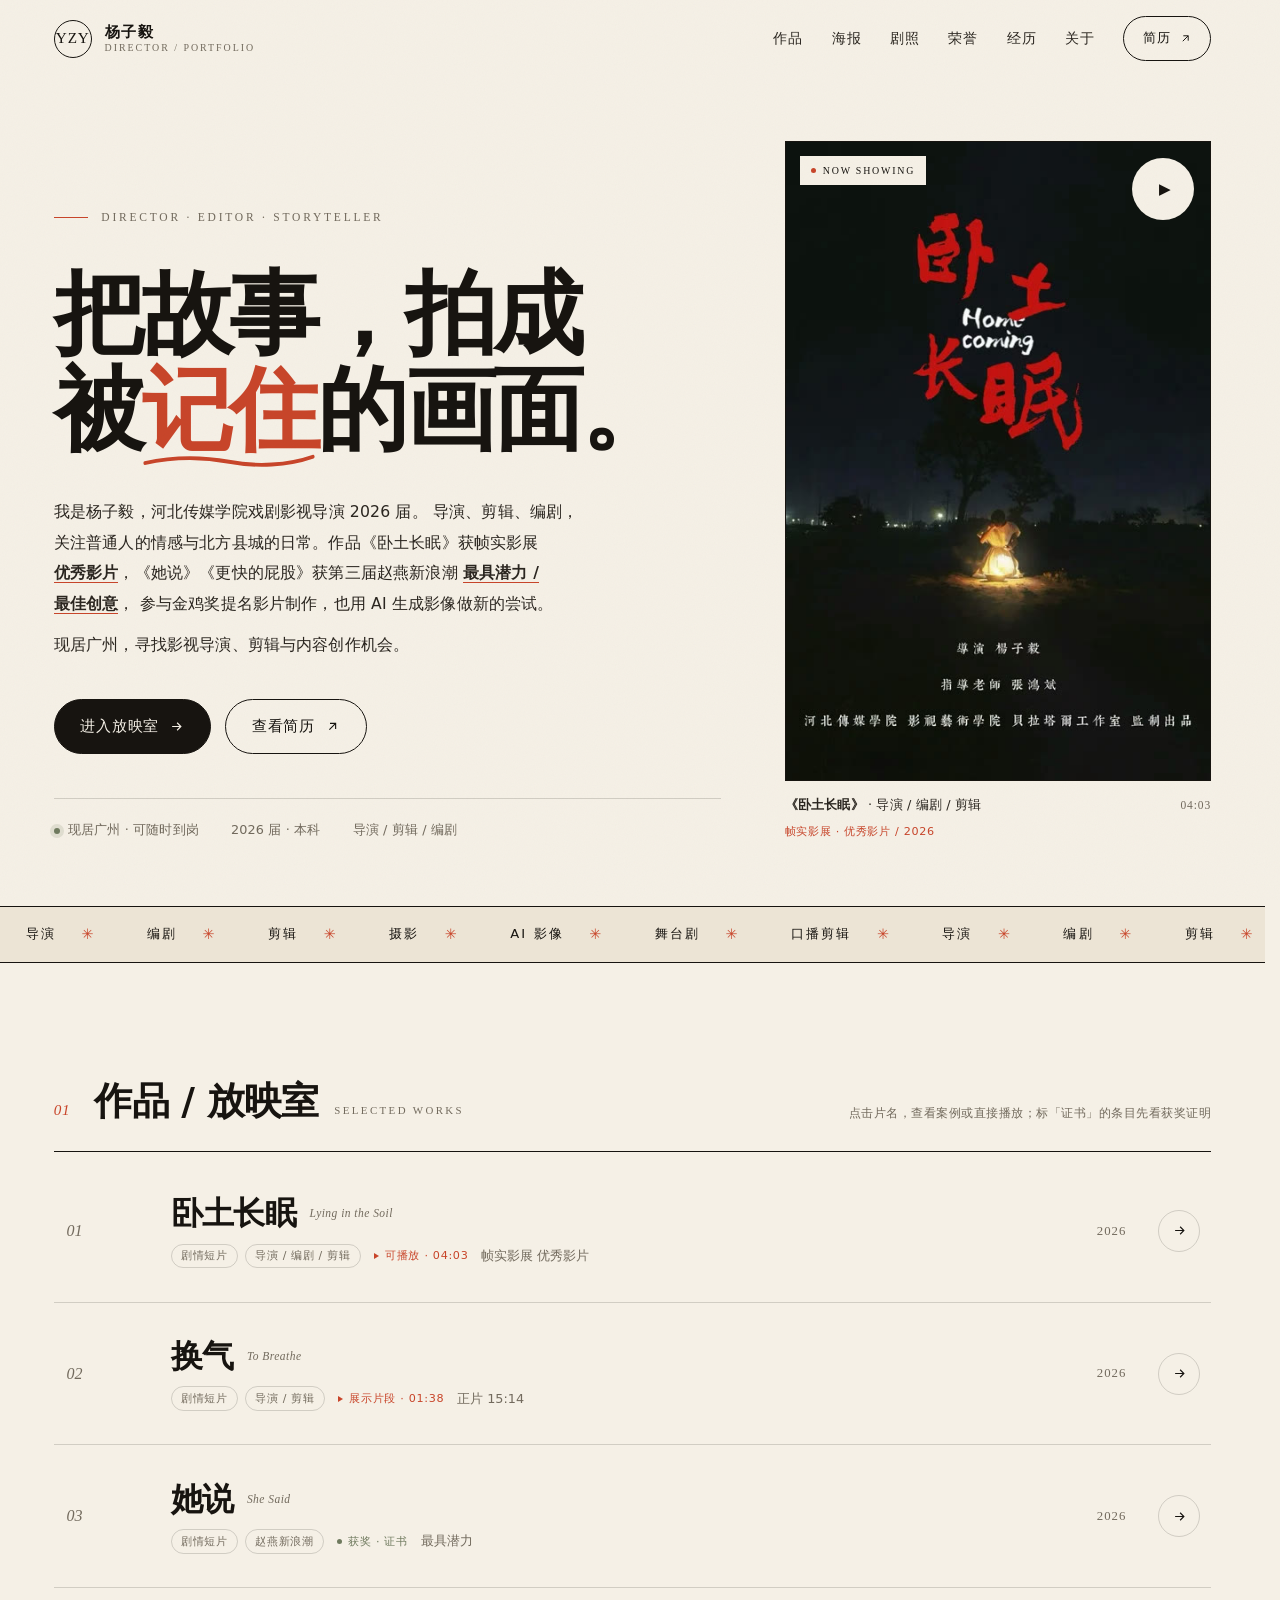
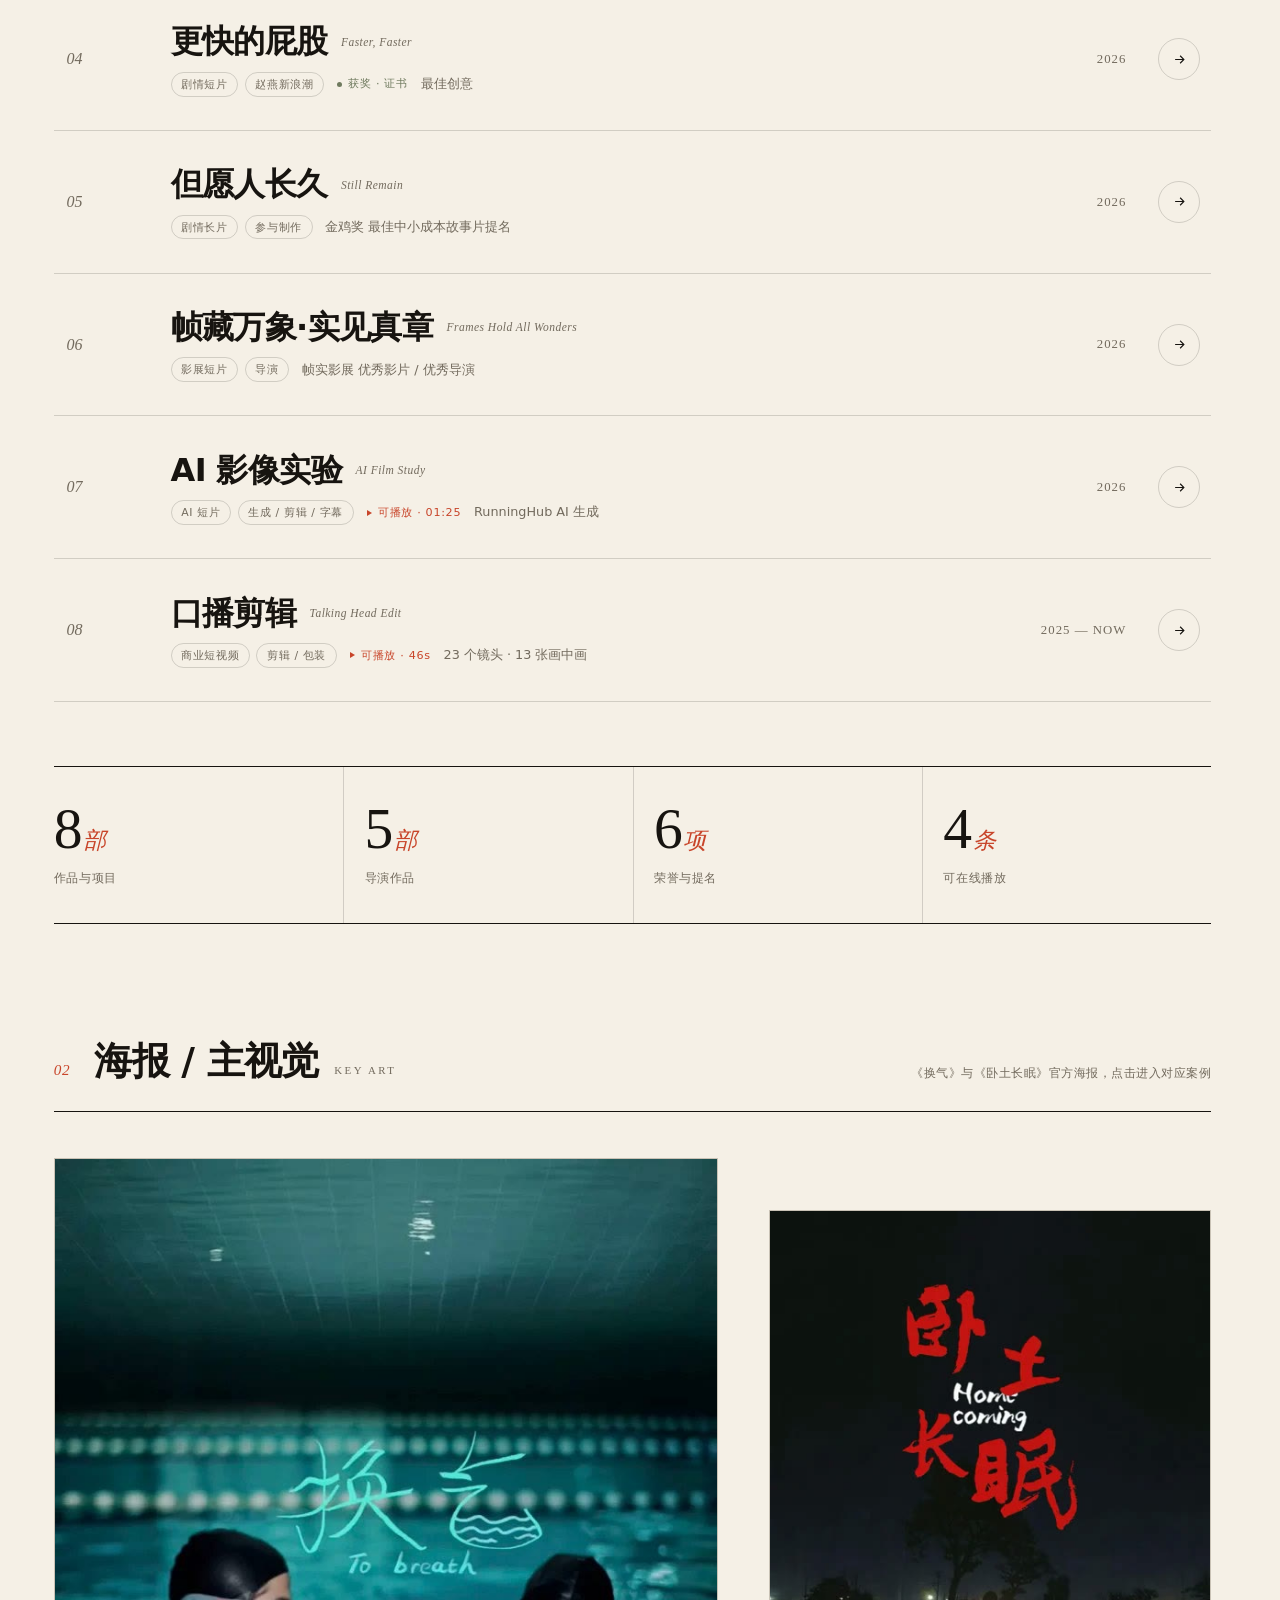
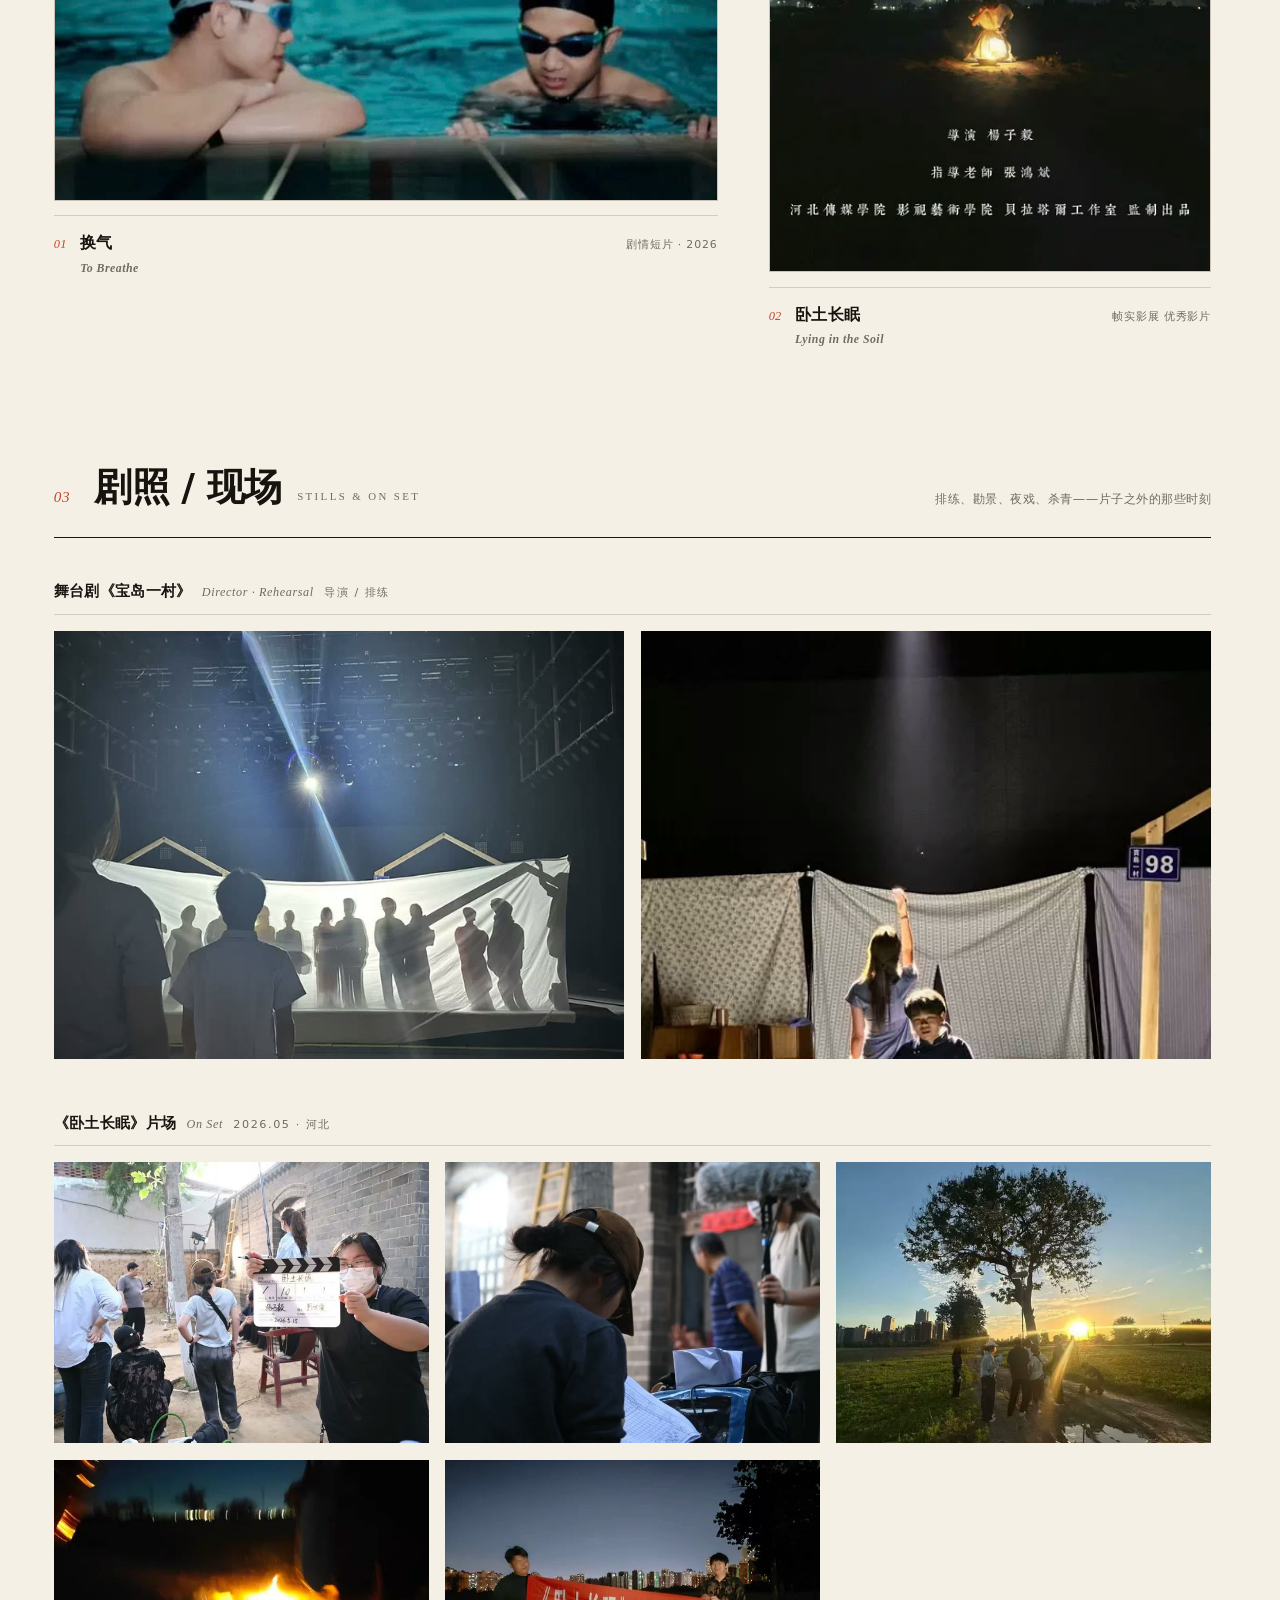
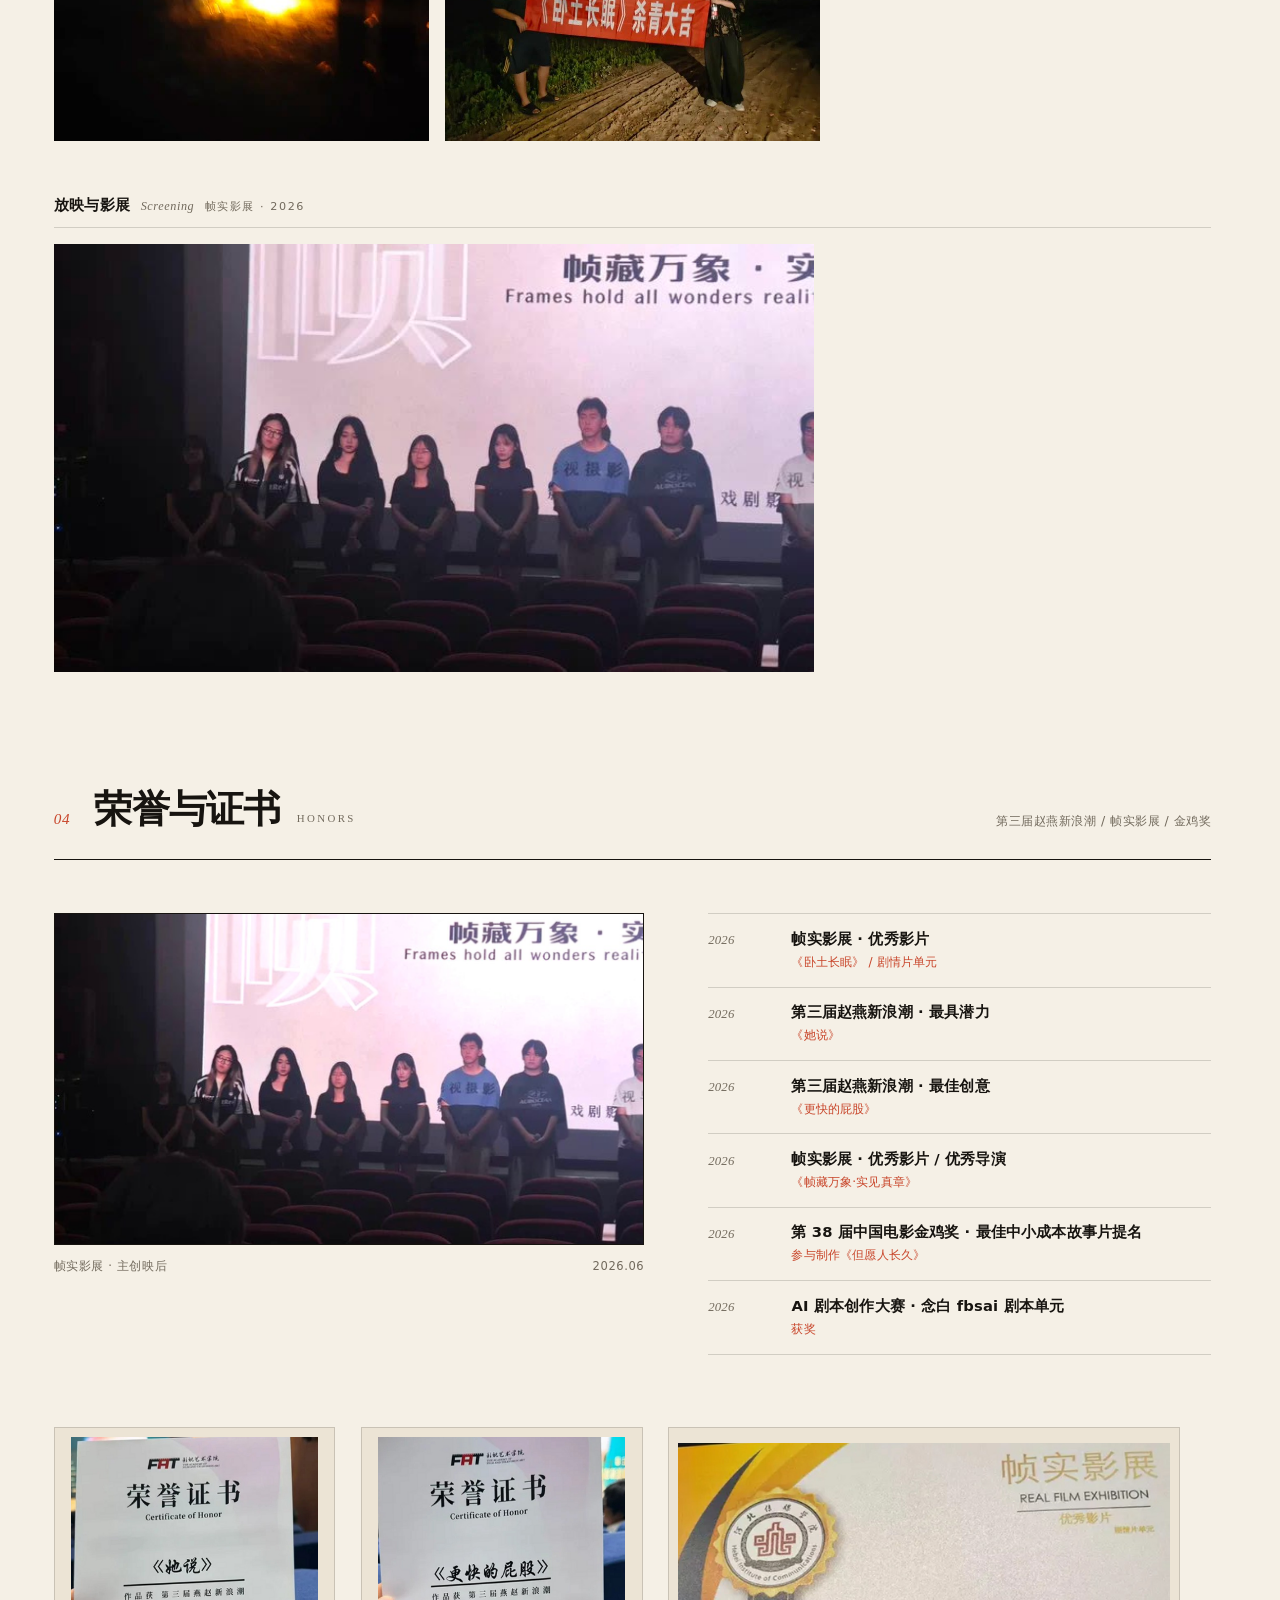
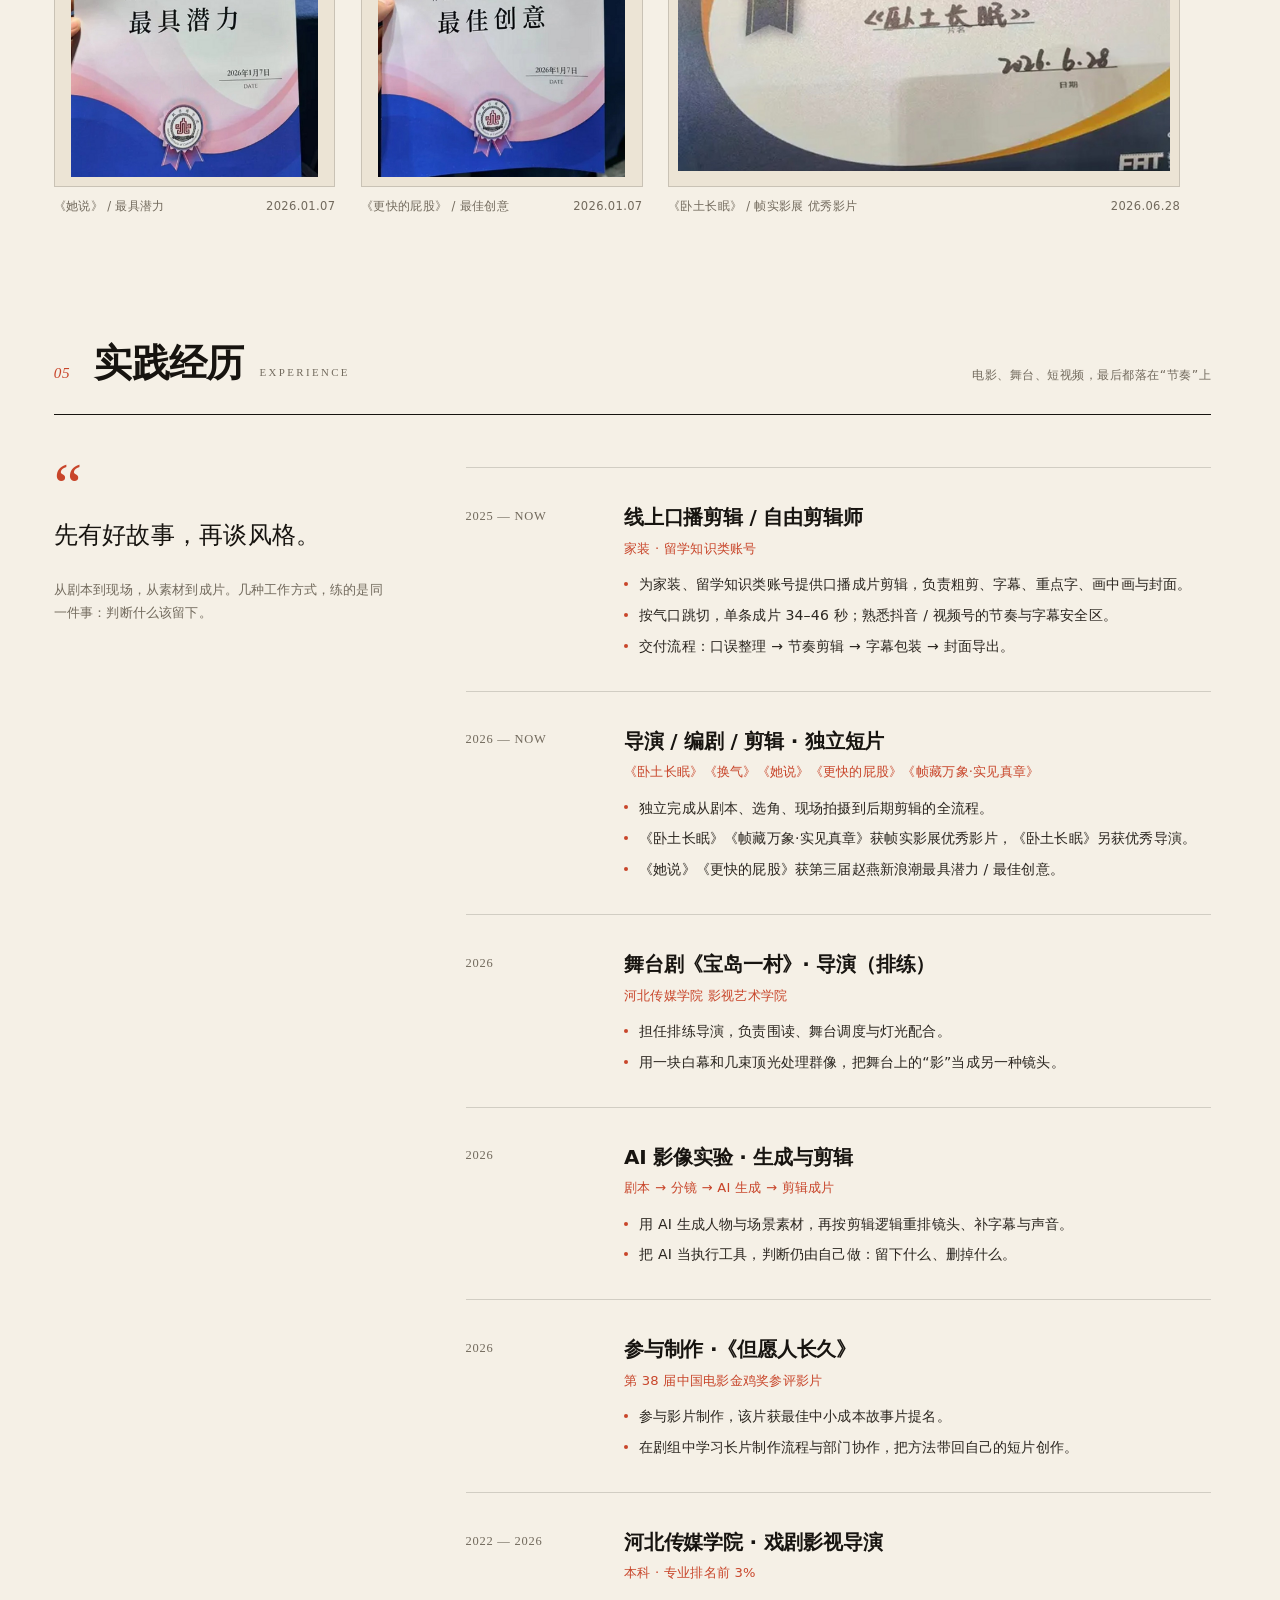
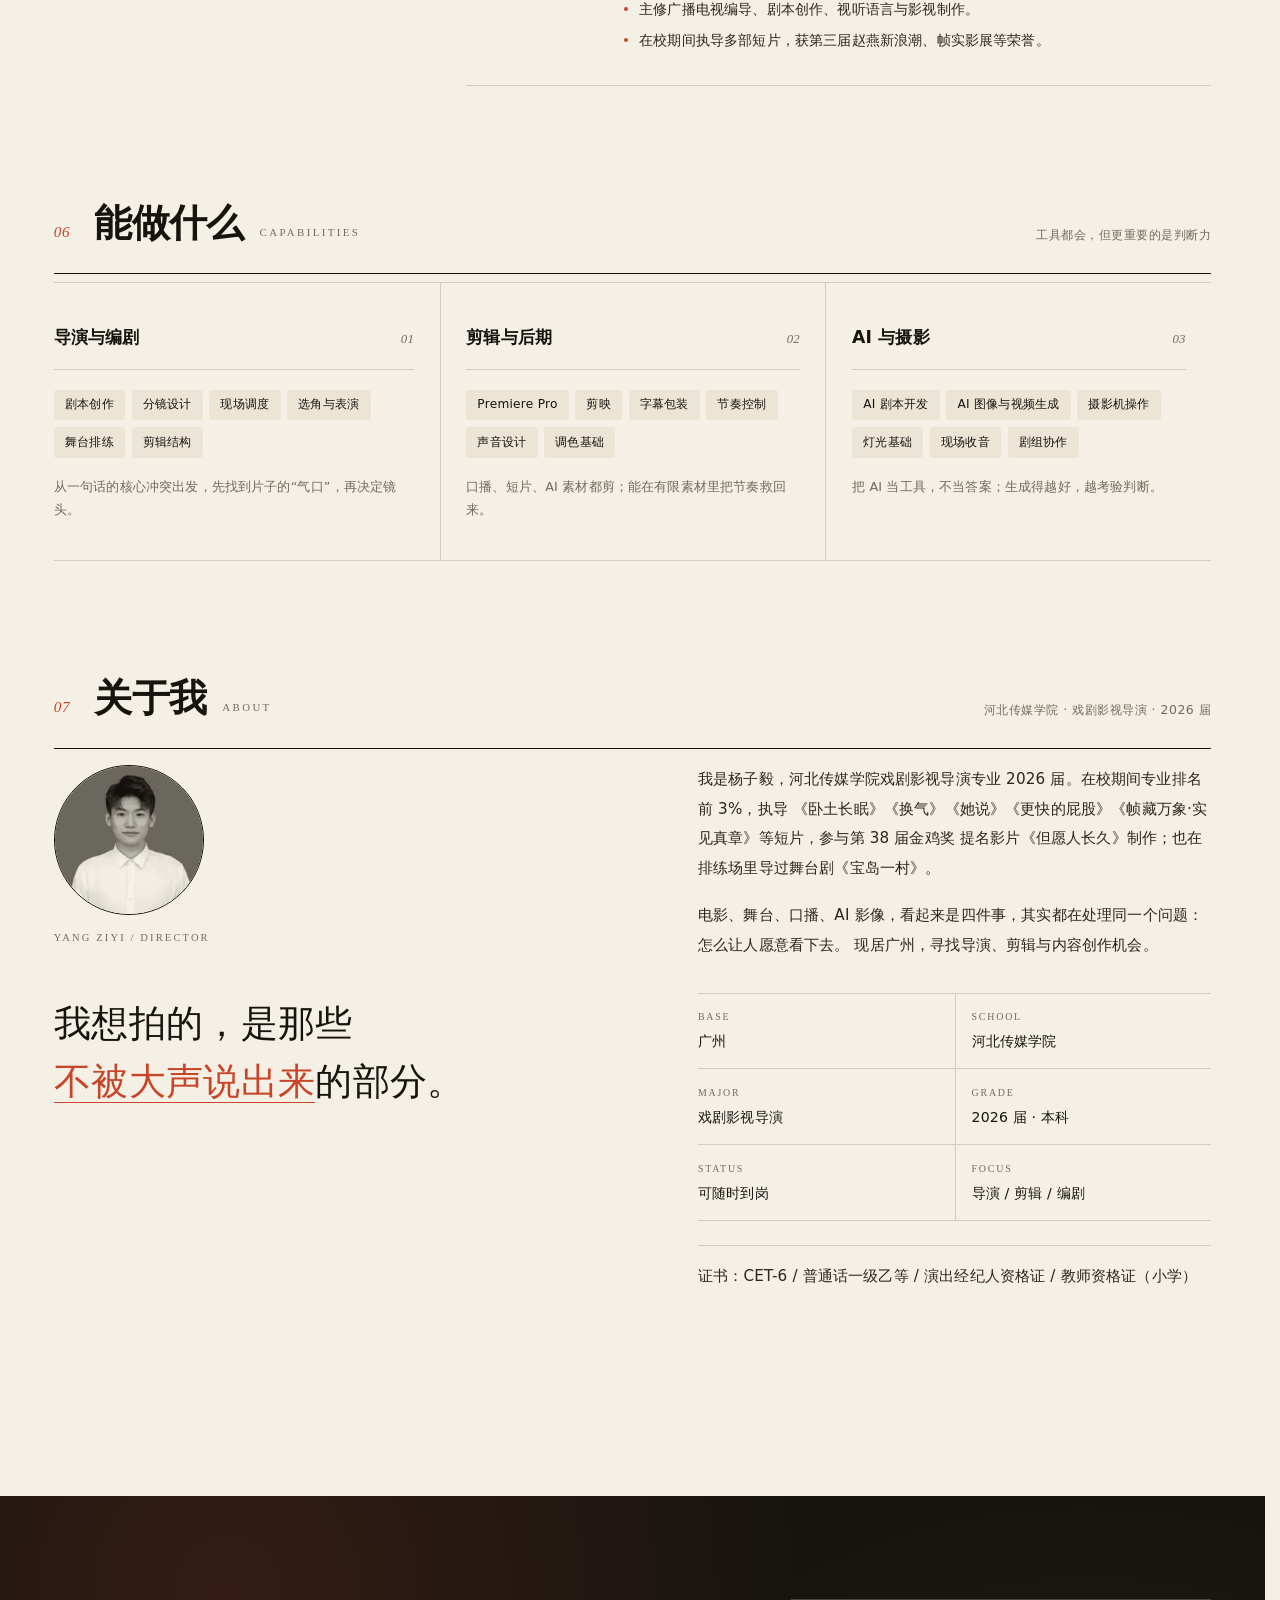
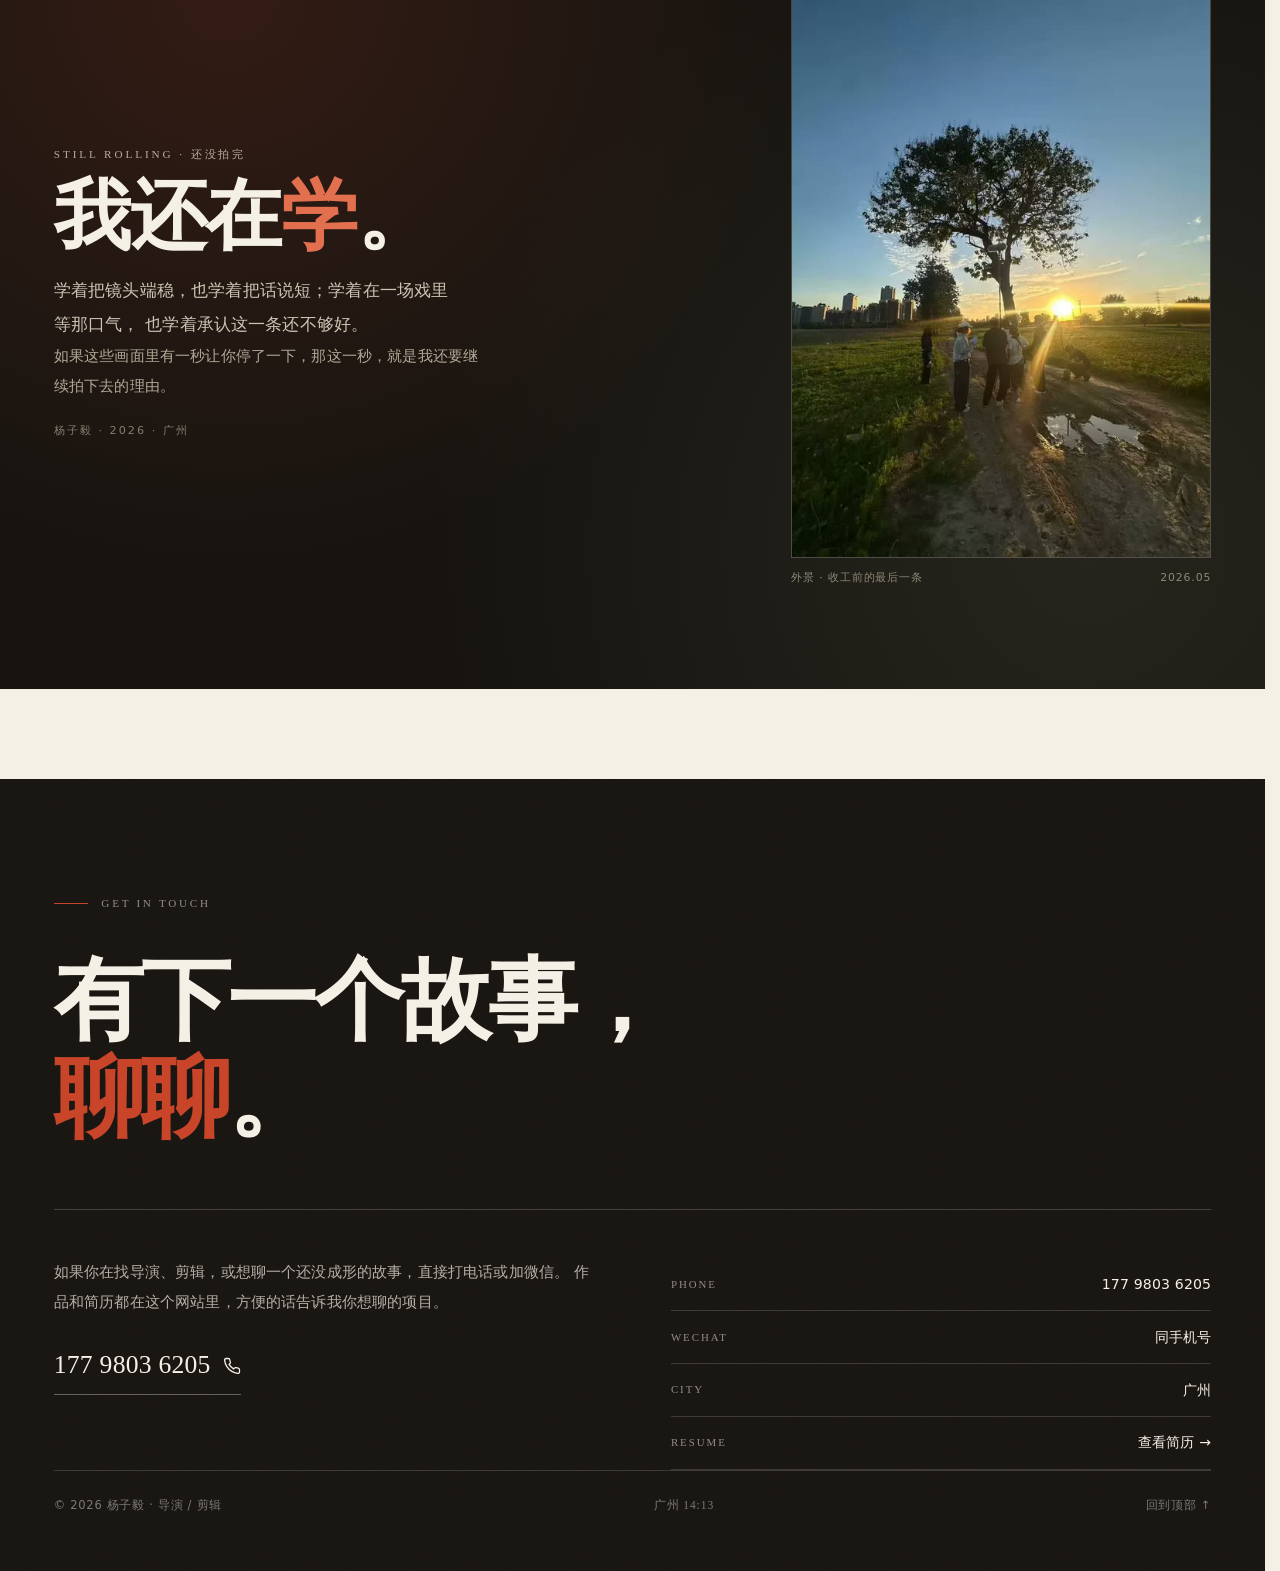
==== index.html @ 28f7d61f "发布作品集站点（v3：换气片段 / AI 短片 / 海报墙 / 剧照墙）" ====
<!doctype html>
<html lang="zh-CN">
<head>
  <meta charset="utf-8">
  <meta name="viewport" content="width=device-width, initial-scale=1">
  <title>杨子毅 · 导演 / 剪辑作品集</title>
  <meta name="description" content="杨子毅，河北传媒学院戏剧影视导演 2026 届。导演、剪辑、编剧，作品《卧土长眠》获帧实影展优秀影片，《她说》《更快的屁股》获第三届赵燕新浪潮最具潜力 / 最佳创意，参与第 38 届金鸡奖提名影片制作，并以 AI 生成影像拓展新的表达。">
  <meta name="theme-color" content="#f5f0e6">
  <link rel="icon" href="assets/img/favicon.svg" type="image/svg+xml">
  <link rel="stylesheet" href="assets/css/style.css">
  <script>document.documentElement.classList.add("js");</script>
  <meta property="og:title" content="杨子毅 · 导演 / 剪辑作品集">
  <meta property="og:description" content="把故事，拍成被记住的画面。导演 / 剪辑 / 编剧，作品与短片在线观看。">
  <meta property="og:type" content="website">
  <!-- 上线后把 og:image 改成完整地址，例如 https://your-domain.com/assets/img/og-cover.jpg -->
  <meta property="og:image" content="assets/img/og-cover.jpg">
  <meta property="og:image:width" content="1200">
  <meta property="og:image:height" content="630">
  <meta name="twitter:card" content="summary_large_image">
</head>
<body>
  <a class="skip-link" href="#main">跳到主要内容</a>
  <div class="progress" aria-hidden="true"><span id="progressBar"></span></div>

  <header class="site-header" id="siteHeader">
    <div class="shell header__inner">
      <a class="brand" href="#top" aria-label="杨子毅作品集首页">
        <span class="brand__mark" aria-hidden="true">YZY</span>
        <span class="brand__text">
          <span class="brand__name">杨子毅</span>
          <span class="brand__role">Director / Portfolio</span>
        </span>
      </a>
      <nav class="nav" aria-label="主导航">
        <a class="nav__link" href="#works">作品</a>
        <a class="nav__link" href="#posters">海报</a>
        <a class="nav__link" href="#stills">剧照</a>
        <a class="nav__link" href="#honors">荣誉</a>
        <a class="nav__link" href="#experience">经历</a>
        <a class="nav__link" href="#about">关于</a>
        <a class="nav__cta" href="resume.html">
          简历
          <svg viewBox="0 0 24 24" fill="none" stroke="currentColor" stroke-width="1.8" aria-hidden="true"><path d="M7 17 17 7M8 7h9v9"/></svg>
        </a>
      </nav>
    </div>
  </header>

  <main id="main">
    <section class="hero shell" id="top">
      <div class="hero__copy">
        <p class="hero__eyebrow reveal">Director · Editor · Storyteller</p>
        <h1 class="hero__title reveal" data-delay="1">
          <span>把故事，拍成</span>
          <span>被<em>记住</em>的画面。</span>
        </h1>
        <p class="hero__lead reveal" data-delay="2">
          我是杨子毅，<span class="keep">河北传媒学院</span>戏剧影视导演 <span class="keep">2026 届</span>。
          导演、剪辑、<span class="keep">编剧</span>，关注普通人的情感与北方县城的日常。作品《卧土长眠》获帧实影展
          <strong><span class="keep">优秀影片</span></strong>，《她说》《更快的屁股》获第三届赵燕新浪潮
          <strong><span class="keep">最具潜力</span> / <span class="keep">最佳创意</span></strong>，
          参与<span class="keep">金鸡奖</span>提名<span class="keep">影片制作</span>，也用 <span class="keep">AI</span> 生成影像做新的尝试。
        </p>
        <p class="hero__lead hero__lead--tight reveal" data-delay="2">
          现居广州，寻找影视导演、剪辑与内容创作机会。
        </p>
        <div class="hero__actions reveal" data-delay="2">
          <a class="btn btn--solid" href="#works">
            进入放映室
            <svg viewBox="0 0 24 24" fill="none" stroke="currentColor" stroke-width="1.8" aria-hidden="true"><path d="M5 12h14M13 6l6 6-6 6"/></svg>
          </a>
          <a class="btn btn--ghost" href="resume.html">
            查看简历
            <svg viewBox="0 0 24 24" fill="none" stroke="currentColor" stroke-width="1.8" aria-hidden="true"><path d="M7 17 17 7M8 7h9v9"/></svg>
          </a>
        </div>
        <div class="hero__foot reveal" data-delay="3">
          <span><i class="dot" aria-hidden="true"></i>现居广州 · 可随时到岗</span>
          <span>2026 届 · 本科</span>
          <span>导演 / 剪辑 / 编剧</span>
        </div>
      </div>

      <div class="feature reveal" data-delay="2">
        <button class="feature__frame" type="button" data-dialog="case-1" aria-label="播放《卧土长眠》完整短片">
          <img src="assets/img/keyart-wotu.jpg" alt="《卧土长眠》海报：夜色中举着火光的少年与大树" width="480" height="720">
          <span class="feature__badge">Now Showing</span>
          <span class="feature__play" aria-hidden="true">▶</span>
        </button>
        <div class="feature__caption">
          <span><b>《卧土长眠》</b> · 导演 / 编剧 / 剪辑</span>
          <span>04:03</span>
        </div>
        <p class="feature__award">帧实影展 · 优秀影片 / 2026</p>
      </div>
    </section>

    <div class="marquee" aria-hidden="true">
      <div class="marquee__track">
        <div class="marquee__group">
          <span class="marquee__item">导演</span>
          <span class="marquee__item">编剧</span>
          <span class="marquee__item">剪辑</span>
          <span class="marquee__item">摄影</span>
          <span class="marquee__item">AI 影像</span>
          <span class="marquee__item">舞台剧</span>
          <span class="marquee__item">口播剪辑</span>
        </div>
        <div class="marquee__group">
          <span class="marquee__item">导演</span>
          <span class="marquee__item">编剧</span>
          <span class="marquee__item">剪辑</span>
          <span class="marquee__item">摄影</span>
          <span class="marquee__item">AI 影像</span>
          <span class="marquee__item">舞台剧</span>
          <span class="marquee__item">口播剪辑</span>
        </div>
      </div>
    </div>

    <!-- ============ 01 作品 ============ -->
    <section class="section shell" id="works">
      <div class="section__head">
        <span class="section__num">01</span>
        <div class="section__titles">
          <h2 class="section__title">作品 / 放映室</h2>
          <span class="section__en">Selected Works</span>
        </div>
        <span class="section__note">点击片名，查看案例或直接播放；标「证书」的条目先看获奖证明</span>
      </div>

      <div class="works">
        <button class="work" type="button" data-dialog="case-1" data-preview="assets/img/keyart-wotu.jpg">
          <span class="work__index">01</span>
          <span class="work__body">
            <span class="work__title">卧土长眠 <small>Lying in the Soil</small></span>
            <span class="work__meta">
              <span class="work__tags"><span>剧情短片</span><span>导演 / 编剧 / 剪辑</span></span>
              <span class="work__play">可播放 · 04:03</span>
              <span>帧实影展 优秀影片</span>
            </span>
          </span>
          <span class="work__year">2026</span>
          <span class="work__arrow" aria-hidden="true">
            <svg viewBox="0 0 24 24" fill="none" stroke="currentColor" stroke-width="1.8"><path d="M5 12h14M13 6l6 6-6 6"/></svg>
          </span>
        </button>

        <button class="work" type="button" data-dialog="case-2" data-preview="assets/img/keyart-huanqi.jpg">
          <span class="work__index">02</span>
          <span class="work__body">
            <span class="work__title">换气 <small>To Breathe</small></span>
            <span class="work__meta">
              <span class="work__tags"><span>剧情短片</span><span>导演 / 剪辑</span></span>
              <span class="work__play">展示片段 · 01:38</span>
              <span>正片 15:14</span>
            </span>
          </span>
          <span class="work__year">2026</span>
          <span class="work__arrow" aria-hidden="true">
            <svg viewBox="0 0 24 24" fill="none" stroke="currentColor" stroke-width="1.8"><path d="M5 12h14M13 6l6 6-6 6"/></svg>
          </span>
        </button>

        <button class="work" type="button" data-dialog="case-3" data-preview="assets/img/cert-sheshuo.jpg">
          <span class="work__index">03</span>
          <span class="work__body">
            <span class="work__title">她说 <small>She Said</small></span>
            <span class="work__meta">
              <span class="work__tags"><span>剧情短片</span><span>赵燕新浪潮</span></span>
              <span class="work__cert">获奖 · 证书</span>
              <span>最具潜力</span>
            </span>
          </span>
          <span class="work__year">2026</span>
          <span class="work__arrow" aria-hidden="true">
            <svg viewBox="0 0 24 24" fill="none" stroke="currentColor" stroke-width="1.8"><path d="M5 12h14M13 6l6 6-6 6"/></svg>
          </span>
        </button>

        <button class="work" type="button" data-dialog="case-4" data-preview="assets/img/cert-kuai.jpg">
          <span class="work__index">04</span>
          <span class="work__body">
            <span class="work__title">更快的屁股 <small>Faster, Faster</small></span>
            <span class="work__meta">
              <span class="work__tags"><span>剧情短片</span><span>赵燕新浪潮</span></span>
              <span class="work__cert">获奖 · 证书</span>
              <span>最佳创意</span>
            </span>
          </span>
          <span class="work__year">2026</span>
          <span class="work__arrow" aria-hidden="true">
            <svg viewBox="0 0 24 24" fill="none" stroke="currentColor" stroke-width="1.8"><path d="M5 12h14M13 6l6 6-6 6"/></svg>
          </span>
        </button>

        <button class="work" type="button" data-dialog="case-5" data-preview="assets/img/work-dan.jpg">
          <span class="work__index">05</span>
          <span class="work__body">
            <span class="work__title">但愿人长久 <small>Still Remain</small></span>
            <span class="work__meta">
              <span class="work__tags"><span>剧情长片</span><span>参与制作</span></span>
              <span>金鸡奖 最佳中小成本故事片提名</span>
            </span>
          </span>
          <span class="work__year">2026</span>
          <span class="work__arrow" aria-hidden="true">
            <svg viewBox="0 0 24 24" fill="none" stroke="currentColor" stroke-width="1.8"><path d="M5 12h14M13 6l6 6-6 6"/></svg>
          </span>
        </button>

        <button class="work" type="button" data-dialog="case-6" data-preview="assets/img/work-frame.jpg">
          <span class="work__index">06</span>
          <span class="work__body">
            <span class="work__title">帧藏万象·实见真章 <small>Frames Hold All Wonders</small></span>
            <span class="work__meta">
              <span class="work__tags"><span>影展短片</span><span>导演</span></span>
              <span>帧实影展 优秀影片 / 优秀导演</span>
            </span>
          </span>
          <span class="work__year">2026</span>
          <span class="work__arrow" aria-hidden="true">
            <svg viewBox="0 0 24 24" fill="none" stroke="currentColor" stroke-width="1.8"><path d="M5 12h14M13 6l6 6-6 6"/></svg>
          </span>
        </button>

        <button class="work" type="button" data-dialog="case-7" data-preview="assets/img/work-ai.jpg">
          <span class="work__index">07</span>
          <span class="work__body">
            <span class="work__title">AI 影像实验 <small>AI Film Study</small></span>
            <span class="work__meta">
              <span class="work__tags"><span>AI 短片</span><span>生成 / 剪辑 / 字幕</span></span>
              <span class="work__play">可播放 · 01:25</span>
              <span>RunningHub AI 生成</span>
            </span>
          </span>
          <span class="work__year">2026</span>
          <span class="work__arrow" aria-hidden="true">
            <svg viewBox="0 0 24 24" fill="none" stroke="currentColor" stroke-width="1.8"><path d="M5 12h14M13 6l6 6-6 6"/></svg>
          </span>
        </button>

        <button class="work" type="button" data-dialog="case-8" data-preview="assets/img/work-koubo.jpg">
          <span class="work__index">08</span>
          <span class="work__body">
            <span class="work__title">口播剪辑 <small>Talking Head Edit</small></span>
            <span class="work__meta">
              <span class="work__tags"><span>商业短视频</span><span>剪辑 / 包装</span></span>
              <span class="work__play">可播放 · 46s</span>
              <span>23 个镜头 · 13 张画中画</span>
            </span>
          </span>
          <span class="work__year">2025 — NOW</span>
          <span class="work__arrow" aria-hidden="true">
            <svg viewBox="0 0 24 24" fill="none" stroke="currentColor" stroke-width="1.8"><path d="M5 12h14M13 6l6 6-6 6"/></svg>
          </span>
        </button>
      </div>

      <div class="stats">
        <div class="stat">
          <div class="stat__num">8<i>部</i></div>
          <div class="stat__label">作品与项目</div>
        </div>
        <div class="stat">
          <div class="stat__num">5<i>部</i></div>
          <div class="stat__label">导演作品</div>
        </div>
        <div class="stat">
          <div class="stat__num">6<i>项</i></div>
          <div class="stat__label">荣誉与提名</div>
        </div>
        <div class="stat">
          <div class="stat__num">4<i>条</i></div>
          <div class="stat__label">可在线播放</div>
        </div>
      </div>
    </section>

    <!-- ============ 02 海报 ============ -->
    <section class="section shell" id="posters">
      <div class="section__head">
        <span class="section__num">02</span>
        <div class="section__titles">
          <h2 class="section__title">海报 / 主视觉</h2>
          <span class="section__en">Key Art</span>
        </div>
        <span class="section__note">《换气》与《卧土长眠》官方海报，点击进入对应案例</span>
      </div>

      <div class="posters">
        <figure class="poster poster--a">
          <button class="poster__frame" type="button" data-dialog="case-2" aria-label="查看《换气》案例">
            <img src="assets/img/keyart-huanqi.jpg" alt="《换气》海报：泳池中的两个少年，片名以手写体写在水面上" width="720" height="697">
          </button>
          <figcaption class="poster__cap">
            <span class="poster__no">01</span>
            <span class="poster__name">换气<span class="poster__en">To Breathe</span></span>
            <span class="poster__meta">剧情短片 · 2026</span>
          </figcaption>
        </figure>

        <figure class="poster poster--b">
          <button class="poster__frame" type="button" data-dialog="case-1" aria-label="查看《卧土长眠》案例">
            <img src="assets/img/keyart-wotu.jpg" alt="《卧土长眠》海报：夜色中蹲在火光旁的少年与远处城市灯火" width="480" height="720">
          </button>
          <figcaption class="poster__cap">
            <span class="poster__no">02</span>
            <span class="poster__name">卧土长眠<span class="poster__en">Lying in the Soil</span></span>
            <span class="poster__meta">帧实影展 优秀影片</span>
          </figcaption>
        </figure>
      </div>
    </section>

    <!-- ============ 03 剧照 ============ -->
    <section class="section shell" id="stills">
      <div class="section__head">
        <span class="section__num">03</span>
        <div class="section__titles">
          <h2 class="section__title">剧照 / 现场</h2>
          <span class="section__en">Stills &amp; On Set</span>
        </div>
        <span class="section__note">排练、勘景、夜戏、杀青——片子之外的那些时刻</span>
      </div>

      <div class="stills">
        <div class="stills__group">
          <p class="stills__label"><b>舞台剧《宝岛一村》</b><i>Director · Rehearsal</i><span>导演 / 排练</span></p>
          <div class="stills__grid stills__grid--two">
            <button class="still" type="button" data-lightbox data-cap="《宝岛一村》· 排练 · 幕布前的群像">
              <img src="assets/img/still-baodao-1.jpg" alt="舞台剧《宝岛一村》排练：白幕前的演员剪影与一束顶光" width="720" height="540" loading="lazy">
            </button>
            <button class="still" type="button" data-lightbox data-cap="《宝岛一村》· 排练 · 灯下的对手戏">
              <img src="assets/img/still-baodao-2.jpg" alt="舞台剧《宝岛一村》排练：蓝色旗袍的女孩与坐在长椅上的男孩" width="540" height="720" loading="lazy">
            </button>
          </div>
        </div>

        <div class="stills__group">
          <p class="stills__label"><b>《卧土长眠》片场</b><i>On Set</i><span>2026.05 · 河北</span></p>
          <div class="stills__grid">
            <button class="still" type="button" data-lightbox data-cap="开机第一场 · 打板">
              <img src="assets/img/still-clap.jpg" alt="《卧土长眠》片场：导演举着场记板，板上写着片名、场次与日期" width="720" height="479" loading="lazy">
            </button>
            <button class="still" type="button" data-lightbox data-cap="现场 · 对剧本">
              <img src="assets/img/still-script.jpg" alt="《卧土长眠》片场：工作人员低头看剧本，旁边是收音杆" width="720" height="479" loading="lazy">
            </button>
            <button class="still" type="button" data-lightbox data-cap="外景 · 收工前的最后一条">
              <img src="assets/img/still-sunset.jpg" alt="《卧土长眠》外景：日落时分的田野、大树与剧组人员" width="540" height="720" loading="lazy">
            </button>
            <button class="still" type="button" data-lightbox data-cap="夜戏 · 火堆旁">
              <img src="assets/img/still-night.jpg" alt="《卧土长眠》夜戏：黑暗中一团火光照亮地面" width="540" height="720" loading="lazy">
            </button>
            <button class="still" type="button" data-lightbox data-cap="杀青 · 2026.05.18">
              <img src="assets/img/still-wrap.jpg" alt="《卧土长眠》杀青：《卧土长眠》杀青大吉的红色横幅" width="720" height="541" loading="lazy">
            </button>
          </div>
        </div>

        <div class="stills__group">
          <p class="stills__label"><b>放映与影展</b><i>Screening</i><span>帧实影展 · 2026</span></p>
          <div class="stills__grid stills__grid--one">
            <button class="still" type="button" data-lightbox data-cap="帧实影展 · 主创映后">
              <img src="assets/img/still-frame.jpg" alt="帧实影展映后：主创站在银幕前与观众交流" width="720" height="405" loading="lazy">
            </button>
          </div>
        </div>
      </div>
    </section>

    <!-- ============ 04 荣誉 ============ -->
    <section class="section shell" id="honors">
      <div class="section__head">
        <span class="section__num">04</span>
        <div class="section__titles">
          <h2 class="section__title">荣誉与证书</h2>
          <span class="section__en">Honors</span>
        </div>
        <span class="section__note">第三届赵燕新浪潮 / 帧实影展 / 金鸡奖</span>
      </div>

      <div class="honors">
        <figure class="honors__stage">
          <img src="assets/img/award-stage.jpg" alt="帧实影展映后交流，主创在银幕前合影" width="1200" height="675">
          <figcaption><span>帧实影展 · 主创映后</span><span>2026.06</span></figcaption>
        </figure>

        <ul class="honors__list">
          <li>
            <span class="honors__year">2026</span>
            <div><b>帧实影展 · 优秀影片</b><em>《卧土长眠》 / 剧情片单元</em></div>
          </li>
          <li>
            <span class="honors__year">2026</span>
            <div><b>第三届赵燕新浪潮 · 最具潜力</b><em>《她说》</em></div>
          </li>
          <li>
            <span class="honors__year">2026</span>
            <div><b>第三届赵燕新浪潮 · 最佳创意</b><em>《更快的屁股》</em></div>
          </li>
          <li>
            <span class="honors__year">2026</span>
            <div><b>帧实影展 · 优秀影片 / 优秀导演</b><em>《帧藏万象·实见真章》</em></div>
          </li>
          <li>
            <span class="honors__year">2026</span>
            <div><b>第 38 届中国电影金鸡奖 · 最佳中小成本故事片提名</b><em>参与制作《但愿人长久》</em></div>
          </li>
          <li>
            <span class="honors__year">2026</span>
            <div><b>AI 剧本创作大赛 · 念白 fbsai 剧本单元</b><em>获奖</em></div>
          </li>
        </ul>

        <div class="certs">
          <figure class="cert">
            <img src="assets/img/cert-sheshuo.jpg" alt="《她说》获第三届赵燕新浪潮最具潜力的荣誉证书" loading="lazy">
            <figcaption><span>《她说》 / 最具潜力</span><span>2026.01.07</span></figcaption>
          </figure>
          <figure class="cert">
            <img src="assets/img/cert-kuai.jpg" alt="《更快的屁股》获第三届赵燕新浪潮最佳创意的荣誉证书" loading="lazy">
            <figcaption><span>《更快的屁股》 / 最佳创意</span><span>2026.01.07</span></figcaption>
          </figure>
          <figure class="cert cert--wide">
            <img src="assets/img/cert-wotu.jpg" alt="《卧土长眠》获帧实影展优秀影片的证书" loading="lazy">
            <figcaption><span>《卧土长眠》 / 帧实影展 优秀影片</span><span>2026.06.28</span></figcaption>
          </figure>
        </div>
      </div>
    </section>

    <!-- ============ 05 经历 ============ -->
    <section class="section shell" id="experience">
      <div class="section__head">
        <span class="section__num">05</span>
        <div class="section__titles">
          <h2 class="section__title">实践经历</h2>
          <span class="section__en">Experience</span>
        </div>
        <span class="section__note">电影、舞台、短视频，最后都落在“节奏”上</span>
      </div>

      <div class="exp">
        <aside class="exp__aside">
          <p class="exp__quote">先有好故事，再谈风格。</p>
          <p class="exp__sub">从剧本到现场，从素材到成片。几种工作方式，练的是同一件事：判断什么该留下。</p>
        </aside>

        <ol class="timeline">
          <li class="timeline__item">
            <span class="timeline__date">2025 — NOW</span>
            <div>
              <h3 class="timeline__role">线上口播剪辑 / 自由剪辑师</h3>
              <p class="timeline__org">家装 · 留学知识类账号</p>
              <div class="timeline__desc">
                <ul>
                  <li>为家装、留学知识类账号提供口播成片剪辑，负责粗剪、字幕、重点字、画中画与封面。</li>
                  <li>按气口跳切，单条成片 34–46 秒；熟悉抖音 / 视频号的节奏与字幕安全区。</li>
                  <li>交付流程：口误整理 → 节奏剪辑 → 字幕包装 → 封面导出。</li>
                </ul>
              </div>
            </div>
          </li>

          <li class="timeline__item">
            <span class="timeline__date">2026 — NOW</span>
            <div>
              <h3 class="timeline__role">导演 / 编剧 / 剪辑 · 独立短片</h3>
              <p class="timeline__org">《卧土长眠》《换气》《她说》《更快的屁股》《帧藏万象·实见真章》</p>
              <div class="timeline__desc">
                <ul>
                  <li>独立完成从剧本、选角、现场拍摄到后期剪辑的全流程。</li>
                  <li>《卧土长眠》《帧藏万象·实见真章》获帧实影展优秀影片，《卧土长眠》另获优秀导演。</li>
                  <li>《她说》《更快的屁股》获第三届赵燕新浪潮最具潜力 / 最佳创意。</li>
                </ul>
              </div>
            </div>
          </li>

          <li class="timeline__item">
            <span class="timeline__date">2026</span>
            <div>
              <h3 class="timeline__role">舞台剧《宝岛一村》· 导演（排练）</h3>
              <p class="timeline__org">河北传媒学院 影视艺术学院</p>
              <div class="timeline__desc">
                <ul>
                  <li>担任排练导演，负责围读、舞台调度与灯光配合。</li>
                  <li>用一块白幕和几束顶光处理群像，把舞台上的“影”当成另一种镜头。</li>
                </ul>
              </div>
            </div>
          </li>

          <li class="timeline__item">
            <span class="timeline__date">2026</span>
            <div>
              <h3 class="timeline__role">AI 影像实验 · 生成与剪辑</h3>
              <p class="timeline__org">剧本 → 分镜 → AI 生成 → 剪辑成片</p>
              <div class="timeline__desc">
                <ul>
                  <li>用 AI 生成人物与场景素材，再按剪辑逻辑重排镜头、补字幕与声音。</li>
                  <li>把 AI 当执行工具，判断仍由自己做：留下什么、删掉什么。</li>
                </ul>
              </div>
            </div>
          </li>

          <li class="timeline__item">
            <span class="timeline__date">2026</span>
            <div>
              <h3 class="timeline__role">参与制作 ·《但愿人长久》</h3>
              <p class="timeline__org">第 38 届中国电影金鸡奖参评影片</p>
              <div class="timeline__desc">
                <ul>
                  <li>参与影片制作，该片获最佳中小成本故事片提名。</li>
                  <li>在剧组中学习长片制作流程与部门协作，把方法带回自己的短片创作。</li>
                </ul>
              </div>
            </div>
          </li>

          <li class="timeline__item">
            <span class="timeline__date">2022 — 2026</span>
            <div>
              <h3 class="timeline__role">河北传媒学院 · 戏剧影视导演</h3>
              <p class="timeline__org">本科 · 专业排名前 3%</p>
              <div class="timeline__desc">
                <ul>
                  <li>主修广播电视编导、剧本创作、视听语言与影视制作。</li>
                  <li>在校期间执导多部短片，获第三届赵燕新浪潮、帧实影展等荣誉。</li>
                </ul>
              </div>
            </div>
          </li>
        </ol>
      </div>
    </section>

    <!-- ============ 06 能力 ============ -->
    <section class="section shell" id="skills">
      <div class="section__head">
        <span class="section__num">06</span>
        <div class="section__titles">
          <h2 class="section__title">能做什么</h2>
          <span class="section__en">Capabilities</span>
        </div>
        <span class="section__note">工具都会，但更重要的是判断力</span>
      </div>

      <div class="skills">
        <article class="skill">
          <div class="skill__top">
            <h3 class="skill__name">导演与编剧</h3>
            <span class="skill__idx">01</span>
          </div>
          <div class="skill__list">
            <span>剧本创作</span><span>分镜设计</span><span>现场调度</span>
            <span>选角与表演</span><span>舞台排练</span><span>剪辑结构</span>
          </div>
          <p class="skill__note">从一句话的核心冲突出发，先找到片子的“气口”，再决定镜头。</p>
        </article>

        <article class="skill">
          <div class="skill__top">
            <h3 class="skill__name">剪辑与后期</h3>
            <span class="skill__idx">02</span>
          </div>
          <div class="skill__list">
            <span>Premiere Pro</span><span>剪映</span><span>字幕包装</span>
            <span>节奏控制</span><span>声音设计</span><span>调色基础</span>
          </div>
          <p class="skill__note">口播、短片、AI 素材都剪；能在有限素材里把节奏救回来。</p>
        </article>

        <article class="skill">
          <div class="skill__top">
            <h3 class="skill__name">AI 与摄影</h3>
            <span class="skill__idx">03</span>
          </div>
          <div class="skill__list">
            <span>AI 剧本开发</span><span>AI 图像与视频生成</span><span>摄影机操作</span>
            <span>灯光基础</span><span>现场收音</span><span>剧组协作</span>
          </div>
          <p class="skill__note">把 AI 当工具，不当答案；生成得越好，越考验判断。</p>
        </article>
      </div>
    </section>

    <!-- ============ 07 关于 ============ -->
    <section class="section shell" id="about">
      <div class="section__head">
        <span class="section__num">07</span>
        <div class="section__titles">
          <h2 class="section__title">关于我</h2>
          <span class="section__en">About</span>
        </div>
        <span class="section__note">河北传媒学院 · 戏剧影视导演 · 2026 届</span>
      </div>

      <div class="about">
        <div class="about__aside">
          <img class="about__head" src="assets/img/headshot.jpg" alt="杨子毅的证件照" width="400" height="400">
          <p class="about__head-cap">Yang Ziyi / Director</p>
          <p class="about__quote">
            我想拍的，是那些<em class="keep">不被大声说出来</em>的部分。
          </p>
        </div>

        <div class="about__body">
          <p>
            我是杨子毅，河北传媒学院戏剧影视导演专业 2026 届。在校期间专业排名前 3%，执导
            《卧土长眠》《换气》《她说》《更快的屁股》《帧藏万象·实见真章》等短片，参与第 38 届金鸡奖
            提名影片《但愿人长久》制作；也在排练场里导过舞台剧《宝岛一村》。
          </p>
          <p>
            电影、舞台、口播、AI 影像，看起来是四件事，其实都在处理同一个问题：怎么让人愿意看下去。
            现居广州，寻找导演、剪辑与内容创作机会。
          </p>
          <dl class="facts">
            <div class="fact"><dt>Base</dt><dd>广州</dd></div>
            <div class="fact"><dt>School</dt><dd>河北传媒学院</dd></div>
            <div class="fact"><dt>Major</dt><dd>戏剧影视导演</dd></div>
            <div class="fact"><dt>Grade</dt><dd>2026 届 · 本科</dd></div>
            <div class="fact"><dt>Status</dt><dd>可随时到岗</dd></div>
            <div class="fact"><dt>Focus</dt><dd>导演 / 剪辑 / 编剧</dd></div>
          </dl>
          <p class="cert-line">
            证书：CET-6 / 普通话一级乙等 / 演出经纪人资格证 / 教师资格证（小学）
          </p>
        </div>
      </div>
    </section>
  </main>

  <!-- ============ 收尾 ============ -->
  <section class="closing" id="closing">
    <div class="shell closing__inner">
      <div>
        <p class="closing__eyebrow">Still Rolling · 还没拍完</p>
        <blockquote class="closing__quote">
          <p>我还在<em>学</em>。</p>
          <p>
            学着把镜头端稳，也学着把话说短；学着在一场戏里等那口气，
            也学着承认这一条还不够好。
          </p>
        </blockquote>
        <p class="closing__text">
          如果这些画面里有一秒让你停了一下，那这一秒，就是我还要继续拍下去的理由。
        </p>
        <p class="closing__sign">杨子毅 · 2026 · 广州</p>
      </div>
      <figure class="closing__figure">
        <img src="assets/img/still-sunset.jpg" alt="《卧土长眠》外景：日落时分的田野、大树与剧组人员" width="540" height="720" loading="lazy">
        <figcaption><span>外景 · 收工前的最后一条</span><span>2026.05</span></figcaption>
      </figure>
    </div>
  </section>

  <section class="contact" id="contact">
    <div class="shell contact__inner">
      <p class="contact__eyebrow">Get in touch</p>
      <h2 class="contact__title">
        <span>有下一个故事，</span>
        <span><em>聊聊</em>。</span>
      </h2>
      <div class="contact__grid">
        <div>
          <p class="contact__lead">
            如果你在找导演、剪辑，或想聊一个还没成形的故事，直接打电话或加微信。
            作品和简历都在这个网站里，方便的话告诉我你想聊的项目。
          </p>
          <a class="contact__mail" href="tel:+8617798036205">
            177 9803 6205
            <svg viewBox="0 0 24 24" fill="none" stroke="currentColor" stroke-width="1.7" aria-hidden="true"><path d="M22 16.9v3a2 2 0 0 1-2.2 2 19.8 19.8 0 0 1-8.6-3.1 19.5 19.5 0 0 1-6-6A19.8 19.8 0 0 1 2.1 4.2 2 2 0 0 1 4.1 2h3a2 2 0 0 1 2 1.7c.1 1 .4 2 .7 2.9a2 2 0 0 1-.5 2.1L8.1 9.9a16 16 0 0 0 6 6l1.2-1.2a2 2 0 0 1 2.1-.5c.9.3 1.9.6 2.9.7a2 2 0 0 1 1.7 2Z"/></svg>
          </a>
        </div>
        <div class="contact__links">
          <div class="contact__link"><span>Phone</span><span>177 9803 6205</span></div>
          <div class="contact__link"><span>WeChat</span><span>同手机号</span></div>
          <div class="contact__link"><span>City</span><span>广州</span></div>
          <a class="contact__link" href="resume.html"><span>Resume</span><span>查看简历 →</span></a>
        </div>
      </div>
      <footer class="footer">
        <span>© 2026 杨子毅 · 导演 / 剪辑</span>
        <span class="footer__clock">广州 <span id="clock">--:--</span></span>
        <a href="#top">回到顶部 ↑</a>
      </footer>
    </div>
  </section>

  <div class="preview" id="preview" aria-hidden="true">
    <img src="assets/img/keyart-wotu.jpg" alt="">
  </div>

  <!-- ============ case dialogs ============ -->
  <dialog class="case" id="case-1" aria-labelledby="case-1-title">
    <button class="case__close" type="button" data-close aria-label="关闭案例">
      <svg viewBox="0 0 24 24" fill="none" stroke="currentColor" stroke-width="1.6"><path d="m6 6 12 12M18 6 6 18"/></svg>
    </button>
    <div class="case__video">
      <video controls preload="metadata" playsinline poster="assets/img/poster-wotu.jpg">
        <source src="assets/video/wotu.mp4" type="video/mp4">
        你的浏览器不支持 HTML5 视频，可<a href="assets/video/wotu.mp4">下载观看</a>。
      </video>
    </div>
    <p class="case__video-note">完整短片 · 04:03 · 建议 Wi-Fi 观看</p>
    <div class="case__body">
      <p class="case__kicker">Case 01 · Director's Cut</p>
      <h3 class="case__title" id="case-1-title">卧土长眠：把告别留在土地里</h3>
      <dl class="case__meta">
        <div><dt>角色</dt><dd>导演 / 编剧 / 剪辑</dd></div>
        <div><dt>年份</dt><dd>2026</dd></div>
        <div><dt>片长</dt><dd>04:03</dd></div>
        <div><dt>荣誉</dt><dd>帧实影展 优秀影片</dd></div>
      </dl>
      <div class="case__award">帧实影展 · 优秀影片（剧情片单元） / 2026.06.28</div>
      <div class="case__section">
        <h4>背景</h4>
        <p>一个老人执意烧掉旧照片，火光里，过去和现在一起浮上来。影片拍的是记忆、土地和一次迟到的告别。</p>
      </div>
      <div class="case__section">
        <h4>我做了什么</h4>
        <ul>
          <li>独立完成剧本、选角、现场拍摄与后期剪辑，把全片控制在 4 分钟内。</li>
          <li>用固定机位和自然光保留北方县城的生活质感，让环境自己说话。</li>
          <li>以「燃烧的照片」为贯穿意象，把老人的沉默和年轻人的回望并置。</li>
          <li>声音上保留方言与环境声，只在关键处留白。</li>
        </ul>
      </div>
      <div class="case__results">
        <div class="case__result"><b>04:03</b><span>片长</span></div>
        <div class="case__result"><b>1<i>项</i></b><span>影展荣誉</span></div>
        <div class="case__result"><b>全流程</b><span>编剧 / 导演 / 剪辑</span></div>
      </div>
      <div class="case__section">
        <h4>复盘</h4>
        <p>拍完才明白，克制比煽情更难。下一次我会更早确定演员的走位和光位，把现场时间留给表演。</p>
      </div>
      <div class="case__foot">
        <span>案例 01 / 08</span>
        <button class="btn btn--ghost" type="button" data-close>关闭案例</button>
      </div>
    </div>
  </dialog>

  <dialog class="case" id="case-2" aria-labelledby="case-2-title">
    <button class="case__close" type="button" data-close aria-label="关闭案例">
      <svg viewBox="0 0 24 24" fill="none" stroke="currentColor" stroke-width="1.6"><path d="m6 6 12 12M18 6 6 18"/></svg>
    </button>
    <div class="case__video">
      <video controls preload="metadata" playsinline poster="assets/img/poster-huanqi.jpg">
        <source src="assets/video/huanqi-clip.mp4" type="video/mp4">
        你的浏览器不支持 HTML5 视频，可<a href="assets/video/huanqi-clip.mp4">下载观看</a>。
      </video>
    </div>
    <p class="case__video-note">片段 · 01:38 · 非完整正片</p>
    <div class="case__body">
      <p class="case__kicker">Case 02 · Short Film</p>
      <h3 class="case__title" id="case-2-title">换气：一口一口，才游得下去</h3>
      <dl class="case__meta">
        <div><dt>角色</dt><dd>导演 / 剪辑</dd></div>
        <div><dt>年份</dt><dd>2026</dd></div>
        <div><dt>展示</dt><dd>片段 01:38</dd></div>
        <div><dt>正片</dt><dd>15:14</dd></div>
      </dl>
      <div class="case__section">
        <h4>背景</h4>
        <p>
          《换气》是一部 15 分钟的剧情短片，也是我目前做过最长的一部。片名来自游泳时那个最简单的动作——
          一口一口，才游得下去。片子在水面和一间旧屋子之间来回，安静的部分比台词多。
        </p>
        <p>
          这里放的是 <b>01:38 的片段</b>，不是完整正片；15 分钟的正片可按需另外发送。
        </p>
      </div>
      <div class="case__section">
        <h4>我做了什么</h4>
        <ul>
          <li>担任导演与剪辑，从围读、勘景到后期全程参与。</li>
          <li>把大量时间放在演员的呼吸上：什么时候该停，什么时候该转身。</li>
          <li>剪辑上刻意压慢前半段，让观众先适应水的节奏，再进入人物。</li>
          <li>声音上保留水声和房间的环境声，很少用配乐。</li>
        </ul>
      </div>
      <div class="case__results">
        <div class="case__result"><b>01:38</b><span>页面展示片段</span></div>
        <div class="case__result"><b>15:14</b><span>正片时长</span></div>
        <div class="case__result"><b>2<i>职</i></b><span>导演 / 剪辑</span></div>
      </div>
      <div class="case__section">
        <h4>复盘</h4>
        <p>15 分钟最难的是让观众愿意等。下一次会把前 3 分钟再收紧一点，把力气留给中段。</p>
      </div>
      <div class="case__foot">
        <span>案例 02 / 08</span>
        <button class="btn btn--ghost" type="button" data-close>关闭案例</button>
      </div>
    </div>
  </dialog>

  <dialog class="case" id="case-3" aria-labelledby="case-3-title">
    <button class="case__close" type="button" data-close aria-label="关闭案例">
      <svg viewBox="0 0 24 24" fill="none" stroke="currentColor" stroke-width="1.6"><path d="m6 6 12 12M18 6 6 18"/></svg>
    </button>
    <div class="case__cover case__cover--cert">
      <img src="assets/img/cert-sheshuo.jpg" alt="《她说》获第三届赵燕新浪潮最具潜力的荣誉证书">
    </div>
    <div class="case__body">
      <p class="case__kicker">Case 03 · Short Film</p>
      <h3 class="case__title" id="case-3-title">她说：先看证书，片子还在路上</h3>
      <dl class="case__meta">
        <div><dt>类型</dt><dd>剧情短片</dd></div>
        <div><dt>年份</dt><dd>2026</dd></div>
        <div><dt>荣誉</dt><dd>赵燕新浪潮 最具潜力</dd></div>
        <div><dt>状态</dt><dd>暂无线上版本</dd></div>
      </dl>
      <div class="case__award">第三届赵燕新浪潮 · 最具潜力 / 2026.01.07</div>
      <div class="case__section">
        <h4>说明</h4>
        <p>这支片子的线上版本还没上传，这里先放获奖证书。等成片链接做好，会直接替换成视频。</p>
      </div>
      <div class="case__section">
        <h4>关于它</h4>
        <ul>
          <li>2026 年 1 月参加第三届赵燕新浪潮，获「最具潜力」。</li>
          <li>同一届里，《更快的屁股》拿了「最佳创意」。</li>
        </ul>
      </div>
      <div class="case__foot">
        <span>案例 03 / 08</span>
        <button class="btn btn--ghost" type="button" data-close>关闭案例</button>
      </div>
    </div>
  </dialog>

  <dialog class="case" id="case-4" aria-labelledby="case-4-title">
    <button class="case__close" type="button" data-close aria-label="关闭案例">
      <svg viewBox="0 0 24 24" fill="none" stroke="currentColor" stroke-width="1.6"><path d="m6 6 12 12M18 6 6 18"/></svg>
    </button>
    <div class="case__cover case__cover--cert">
      <img src="assets/img/cert-kuai.jpg" alt="《更快的屁股》获第三届赵燕新浪潮最佳创意的荣誉证书">
    </div>
    <div class="case__body">
      <p class="case__kicker">Case 04 · Short Film</p>
      <h3 class="case__title" id="case-4-title">更快的屁股：把日常的荒诞推到极致</h3>
      <dl class="case__meta">
        <div><dt>类型</dt><dd>剧情短片</dd></div>
        <div><dt>年份</dt><dd>2026</dd></div>
        <div><dt>荣誉</dt><dd>赵燕新浪潮 最佳创意</dd></div>
        <div><dt>状态</dt><dd>暂无线上版本</dd></div>
      </dl>
      <div class="case__award">第三届赵燕新浪潮 · 最佳创意 / 2026.01.07</div>
      <div class="case__section">
        <h4>说明</h4>
        <p>一次关于节奏与荒诞的短片练习。线上版本还没上传，先放证书；成片整理好后会替换到这里。</p>
      </div>
      <div class="case__section">
        <h4>关于它</h4>
        <ul>
          <li>把日常里的小尴尬推到极致，用更快的剪辑和更夸张的视听讲出来。</li>
          <li>获第三届赵燕新浪潮「最佳创意」。</li>
        </ul>
      </div>
      <div class="case__section">
        <h4>复盘</h4>
        <p>类型片的外壳，日常的内核。快不是目的，快是为了让观众来不及走神。</p>
      </div>
      <div class="case__foot">
        <span>案例 04 / 08</span>
        <button class="btn btn--ghost" type="button" data-close>关闭案例</button>
      </div>
    </div>
  </dialog>

  <dialog class="case" id="case-5" aria-labelledby="case-5-title">
    <button class="case__close" type="button" data-close aria-label="关闭案例">
      <svg viewBox="0 0 24 24" fill="none" stroke="currentColor" stroke-width="1.6"><path d="m6 6 12 12M18 6 6 18"/></svg>
    </button>
    <div class="case__cover"><img src="assets/img/work-dan.jpg" alt="《但愿人长久》海报"></div>
    <div class="case__body">
      <p class="case__kicker">Case 05 · Feature Participation</p>
      <h3 class="case__title" id="case-5-title">但愿人长久：参与一部金鸡奖提名影片</h3>
      <dl class="case__meta">
        <div><dt>角色</dt><dd>参与制作</dd></div>
        <div><dt>年份</dt><dd>2026</dd></div>
        <div><dt>类型</dt><dd>剧情长片</dd></div>
        <div><dt>荣誉</dt><dd>金鸡奖 最佳中小成本故事片提名</dd></div>
      </dl>
      <div class="case__award">第 38 届中国电影金鸡奖 · 最佳中小成本故事片提名 / 2026</div>
      <div class="case__section">
        <h4>背景</h4>
        <p>第 38 届中国电影金鸡奖参评影片，获最佳中小成本故事片提名。我在剧组中参与制作，第一次完整看到一部长片的工业流程。</p>
      </div>
      <div class="case__section">
        <h4>我做了什么</h4>
        <ul>
          <li>参与影片制作，配合剧组完成现场与后期的衔接。</li>
          <li>观察长片的拍摄节奏、部门协作和制片流程。</li>
          <li>把在剧组学到的方法带回自己的短片创作。</li>
        </ul>
      </div>
      <div class="case__results">
        <div class="case__result"><b>金鸡</b><span>最佳中小成本故事片提名</span></div>
        <div class="case__result"><b>1<i>部</i></b><span>参与长片</span></div>
        <div class="case__result"><b>2026</b><span>参与年份</span></div>
      </div>
      <div class="case__section">
        <h4>复盘</h4>
        <p>短片可以靠直觉，长片必须靠系统。这是我这一年最重要的收获。</p>
      </div>
      <div class="case__foot">
        <span>案例 05 / 08</span>
        <button class="btn btn--ghost" type="button" data-close>关闭案例</button>
      </div>
    </div>
  </dialog>

  <dialog class="case" id="case-6" aria-labelledby="case-6-title">
    <button class="case__close" type="button" data-close aria-label="关闭案例">
      <svg viewBox="0 0 24 24" fill="none" stroke="currentColor" stroke-width="1.6"><path d="m6 6 12 12M18 6 6 18"/></svg>
    </button>
    <div class="case__cover"><img src="assets/img/work-frame.jpg" alt="《帧藏万象·实见真章》海报"></div>
    <div class="case__body">
      <p class="case__kicker">Case 06 · Festival Film</p>
      <h3 class="case__title" id="case-6-title">帧藏万象·实见真章：把影展拍成一部短片</h3>
      <dl class="case__meta">
        <div><dt>角色</dt><dd>导演</dd></div>
        <div><dt>年份</dt><dd>2026</dd></div>
        <div><dt>类型</dt><dd>影展短片</dd></div>
        <div><dt>荣誉</dt><dd>帧实影展 优秀影片 / 优秀导演</dd></div>
      </dl>
      <div class="case__award">帧实影展 · 优秀影片 / 优秀导演 / 2026</div>
      <div class="case__section">
        <h4>背景</h4>
        <p>以帧实影展为题创作的短片，把镜头对准银幕前后的人：放映、观看、交谈，以及一场影展如何被记住。</p>
      </div>
      <div class="case__section">
        <h4>我做了什么</h4>
        <ul>
          <li>担任导演，组织群像拍摄与现场调度。</li>
          <li>用银幕的光作为主光源，把观众和主创放在同一个画面里。</li>
          <li>后期以现场声和放映机声串联，保留纪录片的呼吸。</li>
        </ul>
      </div>
      <div class="case__results">
        <div class="case__result"><b>2<i>项</i></b><span>优秀影片 / 优秀导演</span></div>
        <div class="case__result"><b>1<i>部</i></b><span>导演作品</span></div>
        <div class="case__result"><b>2026</b><span>创作年份</span></div>
      </div>
      <div class="case__section">
        <h4>复盘</h4>
        <p>拍群像最难的是让每个人都在画面里有位置，而不是排排站。</p>
      </div>
      <div class="case__foot">
        <span>案例 06 / 08</span>
        <button class="btn btn--ghost" type="button" data-close>关闭案例</button>
      </div>
    </div>
  </dialog>

  <dialog class="case" id="case-7" aria-labelledby="case-7-title">
    <button class="case__close" type="button" data-close aria-label="关闭案例">
      <svg viewBox="0 0 24 24" fill="none" stroke="currentColor" stroke-width="1.6"><path d="m6 6 12 12M18 6 6 18"/></svg>
    </button>
    <div class="case__video">
      <video controls preload="metadata" playsinline poster="assets/img/poster-ai.jpg">
        <source src="assets/video/ai-film.mp4" type="video/mp4">
        你的浏览器不支持 HTML5 视频，可<a href="assets/video/ai-film.mp4">下载观看</a>。
      </video>
    </div>
    <p class="case__video-note">AI 短片 · 01:25 · 声音与字幕为后期完成</p>
    <div class="case__body">
      <p class="case__kicker">Case 07 · AI Film</p>
      <h3 class="case__title" id="case-7-title">AI 影像实验：生成交给模型，判断留给自己</h3>
      <dl class="case__meta">
        <div><dt>角色</dt><dd>AI 生成 / 剪辑 / 字幕</dd></div>
        <div><dt>年份</dt><dd>2026</dd></div>
        <div><dt>片长</dt><dd>01:25</dd></div>
        <div><dt>工具</dt><dd>RunningHub AI</dd></div>
      </dl>
      <div class="case__section">
        <h4>背景</h4>
        <p>
          把一段写好的情境交给 AI 生成画面，再按剪辑的思路重新组织：镜头顺序、节奏、字幕，都由人来定。
          这支 85 秒的短片，想验证的是——AI 能不能在有限成本里，把一场戏的「感觉」做出来。
        </p>
      </div>
      <div class="case__section">
        <h4>我做了什么</h4>
        <ul>
          <li>用 AI 生成人物与场景素材，统一色调和镜头语言，避免一眼「拼接感」。</li>
          <li>按成片节奏挑选、重排镜头，把生成里不成立的段落全部删掉。</li>
          <li>补字幕、声音与调色，让它在 85 秒内讲完一件事。</li>
          <li>结论：AI 能省掉「生成」这一步，省不掉「判断」这一步。</li>
        </ul>
      </div>
      <div class="case__results">
        <div class="case__result"><b>01:25</b><span>成片时长</span></div>
        <div class="case__result"><b>AI + 剪辑</b><span>工作方式</span></div>
        <div class="case__result"><b>1<i>支</i></b><span>AI 影像作品</span></div>
      </div>
      <div class="case__section">
        <h4>复盘</h4>
        <p>生成的素材越像样，剪辑的判断越重要——因为观众不会因为它是 AI 就降低要求。</p>
      </div>
      <div class="case__foot">
        <span>案例 07 / 08</span>
        <button class="btn btn--ghost" type="button" data-close>关闭案例</button>
      </div>
    </div>
  </dialog>

  <dialog class="case" id="case-8" aria-labelledby="case-8-title">
    <button class="case__close" type="button" data-close aria-label="关闭案例">
      <svg viewBox="0 0 24 24" fill="none" stroke="currentColor" stroke-width="1.6"><path d="m6 6 12 12M18 6 6 18"/></svg>
    </button>
    <div class="case__video case__video--vertical">
      <video controls preload="metadata" playsinline poster="assets/img/poster-koubo.jpg">
        <source src="assets/video/koubo.mp4" type="video/mp4">
        你的浏览器不支持 HTML5 视频，可<a href="assets/video/koubo.mp4">下载观看</a>。
      </video>
    </div>
    <p class="case__video-note">案例视频 · 留学国家系列 · 46s · 1080 × 1920</p>
    <div class="case__body">
      <p class="case__kicker">Case 08 · Commercial Edit</p>
      <h3 class="case__title" id="case-8-title">口播剪辑：46 秒里把信息讲清楚</h3>
      <dl class="case__meta">
        <div><dt>角色</dt><dd>剪辑 / 包装</dd></div>
        <div><dt>时间</dt><dd>2025 — 至今</dd></div>
        <div><dt>规格</dt><dd>1080 × 1920 / 46s</dd></div>
        <div><dt>类型</dt><dd>知识类口播</dd></div>
      </dl>
      <div class="case__section">
        <h4>背景</h4>
        <p>知识类口播：留学国家系列，46 秒。原始素材有多处口误和停顿，需要在保留信息的前提下把节奏收紧。</p>
      </div>
      <div class="case__section">
        <h4>我做了什么</h4>
        <ul>
          <li>删掉口误和重复段，保留 23 个镜头，平均 2 秒一切，切点落在气口。</li>
          <li>25 条手写字幕，关键词红色高亮；13 张画中画视频卡，讲到哪里弹到哪里。</li>
          <li>景别在 1.00 / 1.12 / 1.14 / 1.18 倍之间跳切，形成推拉呼吸；音频归一化到 -14 LUFS。</li>
        </ul>
      </div>
      <div class="case__results">
        <div class="case__result"><b>46<i>s</i></b><span>成片时长</span></div>
        <div class="case__result"><b>23</b><span>镜头 / 2 秒一切</span></div>
        <div class="case__result"><b>13</b><span>张画中画</span></div>
      </div>
      <div class="case__section">
        <h4>复盘</h4>
        <p>口播剪辑不是加字幕，是替观众管理注意力。下一次会把卡片出现的位置再统一一点。</p>
      </div>
      <div class="case__foot">
        <span>案例 08 / 08</span>
        <button class="btn btn--ghost" type="button" data-close>关闭案例</button>
      </div>
    </div>
  </dialog>

  <!-- ============ 剧照灯箱 ============ -->
  <dialog class="lightbox" id="lightbox" aria-label="剧照大图">
    <button class="lightbox__close" type="button" data-lightbox-close aria-label="关闭大图">
      <svg viewBox="0 0 24 24" fill="none" stroke="currentColor" stroke-width="1.6"><path d="m6 6 12 12M18 6 6 18"/></svg>
    </button>
    <figure>
      <img id="lightboxImg" src="assets/img/still-baodao-1.jpg" alt="">
      <figcaption><span id="lightboxCap">剧照</span><span id="lightboxIdx"></span></figcaption>
    </figure>
  </dialog>

  <script src="assets/js/main.js"></script>
</body>
</html>
---- assets/css/style.css ----
/* =========================================================
   杨子毅 · 导演 / 剪辑作品集
   Editorial / paper / ink / vermilion
   ========================================================= */

:root {
  --paper: #f5f0e6;
  --paper-deep: #ece4d5;
  --ink: #171410;
  --ink-soft: #2b2620;
  --muted: #726a5d;
  --line: rgba(23, 20, 16, 0.16);
  --accent: #c8452a;
  --accent-deep: #a83720;
  --sage: #6f7a5e;
  --sans: "PingFang SC", "Microsoft YaHei UI", "Microsoft YaHei", "Hiragino Sans GB",
    "Noto Sans SC", system-ui, sans-serif;
  --serif: "Songti SC", "STSong", "Noto Serif SC", "SimSun", Georgia, serif;
  --latin: Georgia, "Times New Roman", "Songti SC", serif;
  --header-h: 78px;
  --gutter: clamp(1.25rem, 4.2vw, 4.5rem);
  --ease: cubic-bezier(0.22, 1, 0.36, 1);
}

*,
*::before,
*::after {
  box-sizing: border-box;
}

html {
  scroll-behavior: smooth;
  scroll-padding-top: calc(var(--header-h) + 24px);
  scrollbar-gutter: stable;
  -webkit-text-size-adjust: 100%;
}

body {
  margin: 0;
  background: var(--paper);
  color: var(--ink);
  font-family: var(--sans);
  font-size: 16px;
  line-height: 1.75;
  letter-spacing: 0.01em;
  -webkit-font-smoothing: antialiased;
  overflow-x: hidden;
}

body::before {
  content: "";
  position: fixed;
  inset: 0;
  z-index: 100;
  pointer-events: none;
  opacity: 0.055;
  mix-blend-mode: multiply;
  background-image: url("data:image/svg+xml,%3Csvg xmlns='http://www.w3.org/2000/svg' width='160' height='160'%3E%3Cfilter id='n'%3E%3CfeTurbulence type='fractalNoise' baseFrequency='.9' numOctaves='3' stitchTiles='stitch'/%3E%3C/filter%3E%3Crect width='160' height='160' filter='url(%23n)' opacity='.6'/%3E%3C/svg%3E");
}

::selection {
  background: var(--accent);
  color: var(--paper);
}

img,
svg {
  display: block;
  max-width: 100%;
}

a {
  color: inherit;
  text-decoration: none;
}

button {
  font: inherit;
  color: inherit;
}

h1,
h2,
h3,
h4,
p {
  margin: 0;
}

:focus-visible {
  outline: 2px solid var(--accent);
  outline-offset: 4px;
}

.skip-link {
  position: fixed;
  top: 0.75rem;
  left: 0.75rem;
  z-index: 200;
  padding: 0.6rem 1rem;
  background: var(--ink);
  color: var(--paper);
  font-size: 0.85rem;
  transform: translateY(-160%);
  transition: transform 0.2s ease;
}

.skip-link:focus {
  transform: translateY(0);
}

.shell {
  width: min(1320px, 100% - var(--gutter) * 2);
  margin-inline: auto;
}

/* ---------- progress ---------- */
.progress {
  position: fixed;
  inset: 0 auto auto 0;
  width: 100%;
  height: 2px;
  z-index: 120;
  background: transparent;
}

.progress span {
  display: block;
  height: 100%;
  width: 0;
  background: var(--accent);
}

/* ---------- header ---------- */
.site-header {
  position: sticky;
  top: 0;
  z-index: 90;
  height: var(--header-h);
  display: flex;
  align-items: center;
  background: color-mix(in srgb, var(--paper) 86%, transparent);
  backdrop-filter: blur(14px);
  -webkit-backdrop-filter: blur(14px);
  border-bottom: 1px solid transparent;
  transition: border-color 0.3s ease, background 0.3s ease;
}

.site-header.is-scrolled {
  border-bottom-color: var(--line);
}

.header__inner {
  display: flex;
  align-items: center;
  justify-content: space-between;
  gap: 1.5rem;
}

.brand {
  display: flex;
  align-items: center;
  gap: 0.8rem;
  min-width: 0;
}

.brand__mark {
  display: grid;
  place-items: center;
  width: 38px;
  height: 38px;
  border: 1px solid var(--ink);
  border-radius: 50%;
  font-family: var(--latin);
  font-size: 0.95rem;
  letter-spacing: 0.06em;
  flex: none;
}

.brand__text {
  display: flex;
  flex-direction: column;
  line-height: 1.25;
}

.brand__name {
  font-size: 0.95rem;
  font-weight: 600;
  letter-spacing: 0.12em;
}

.brand__role {
  font-family: var(--latin);
  font-size: 0.62rem;
  letter-spacing: 0.2em;
  text-transform: uppercase;
  color: var(--muted);
}

.nav {
  display: flex;
  align-items: center;
  gap: clamp(1rem, 2.2vw, 2.25rem);
}

.nav__link {
  position: relative;
  font-size: 0.85rem;
  letter-spacing: 0.08em;
  color: var(--ink-soft);
  padding-block: 0.35rem;
}

.nav__link::after {
  content: "";
  position: absolute;
  left: 0;
  bottom: 0;
  width: 100%;
  height: 1px;
  background: var(--accent);
  transform: scaleX(0);
  transform-origin: right;
  transition: transform 0.35s var(--ease);
}

.nav__link:hover::after,
.nav__link.is-active::after {
  transform: scaleX(1);
  transform-origin: left;
}

.nav__link.is-active {
  color: var(--accent);
}

.nav__cta {
  display: inline-flex;
  align-items: center;
  gap: 0.5rem;
  padding: 0.62rem 1.15rem;
  border: 1px solid var(--ink);
  border-radius: 999px;
  font-size: 0.82rem;
  letter-spacing: 0.08em;
  background: transparent;
  transition: background 0.3s ease, color 0.3s ease;
}

.nav__cta:hover {
  background: var(--ink);
  color: var(--paper);
}

.nav__cta svg {
  width: 13px;
  height: 13px;
}

/* ---------- hero ---------- */
.hero {
  position: relative;
  display: grid;
  grid-template-columns: minmax(0, 1.22fr) minmax(300px, 0.78fr);
  align-items: end;
  gap: clamp(2rem, 5vw, 5.5rem);
  padding-block: clamp(2.75rem, 7vh, 6rem) clamp(2.5rem, 5vw, 4.5rem);
}

.hero__eyebrow {
  display: flex;
  align-items: center;
  gap: 0.85rem;
  margin-bottom: clamp(1.5rem, 3vw, 2.5rem);
  font-family: var(--latin);
  font-size: 0.72rem;
  letter-spacing: 0.24em;
  text-transform: uppercase;
  color: var(--muted);
}

.hero__eyebrow::before {
  content: "";
  width: 34px;
  height: 1px;
  background: var(--accent);
}

.hero__title {
  font-size: clamp(2.9rem, 7.1vw, 6.4rem);
  line-height: 1.06;
  font-weight: 600;
  letter-spacing: -0.035em;
  text-wrap: balance;
}

.hero__title span {
  display: block;
}

.hero__title em {
  font-style: normal;
  color: var(--accent);
  position: relative;
  white-space: nowrap;
}

.hero__title em::after {
  content: "";
  position: absolute;
  left: 0.02em;
  right: 0.02em;
  bottom: -0.06em;
  height: 0.16em;
  background: url("data:image/svg+xml,%3Csvg xmlns='http://www.w3.org/2000/svg' viewBox='0 0 200 12' preserveAspectRatio='none'%3E%3Cpath d='M2 8c34-5 66-5 98-1s68 3 98-4' fill='none' stroke='%23c8452a' stroke-width='3' stroke-linecap='round'/%3E%3C/svg%3E")
    center / 100% 100% no-repeat;
}

.hero__lead {
  max-width: 33rem;
  margin-top: clamp(1.5rem, 3vw, 2.4rem);
  font-size: clamp(0.98rem, 1.15vw, 1.08rem);
  line-height: 1.95;
  color: var(--ink-soft);
  text-wrap: pretty;
}

.keep {
  white-space: nowrap;
}

.hero__lead strong {
  font-weight: 600;
  border-bottom: 1px solid var(--accent);
}

.hero__actions {
  display: flex;
  flex-wrap: wrap;
  align-items: center;
  gap: 0.9rem;
  margin-top: clamp(1.75rem, 3vw, 2.5rem);
}

.btn {
  display: inline-flex;
  align-items: center;
  justify-content: center;
  gap: 0.65rem;
  min-height: 52px;
  padding: 0.85rem 1.6rem;
  border-radius: 999px;
  font-size: 0.92rem;
  letter-spacing: 0.05em;
  border: 1px solid var(--ink);
  transition: transform 0.35s var(--ease), background 0.35s ease, color 0.35s ease,
    box-shadow 0.35s ease;
}

.btn svg {
  width: 15px;
  height: 15px;
  transition: transform 0.35s var(--ease);
}

.btn--solid {
  background: var(--ink);
  color: var(--paper);
}

.btn--solid:hover {
  background: var(--accent);
  border-color: var(--accent);
  transform: translateY(-2px);
}

.btn--ghost:hover {
  background: var(--paper-deep);
  transform: translateY(-2px);
}

.btn:hover svg {
  transform: translateX(3px);
}

.hero__foot {
  display: flex;
  flex-wrap: wrap;
  gap: 1.4rem 2rem;
  margin-top: clamp(2rem, 3.5vw, 3rem);
  padding-top: 1.25rem;
  border-top: 1px solid var(--line);
  font-size: 0.8rem;
  color: var(--muted);
}

.hero__foot span {
  display: inline-flex;
  align-items: center;
  gap: 0.5rem;
}

.dot {
  width: 6px;
  height: 6px;
  border-radius: 50%;
  background: var(--sage);
  box-shadow: 0 0 0 4px rgba(111, 122, 94, 0.16);
}

/* portrait */
.portrait {
  position: relative;
  padding-bottom: 1.5rem;
}

.portrait__frame {
  position: relative;
  aspect-ratio: 4 / 5;
  background: var(--paper-deep);
  border: 1px solid var(--ink);
  overflow: hidden;
}

.portrait__frame::after {
  content: "";
  position: absolute;
  inset: 10px;
  border: 1px solid rgba(245, 240, 230, 0.45);
  pointer-events: none;
  z-index: 2;
}

.portrait__art {
  width: 100%;
  height: 100%;
  object-fit: cover;
}

.portrait__caption {
  display: flex;
  align-items: baseline;
  justify-content: space-between;
  gap: 1rem;
  margin-top: 0.9rem;
  font-family: var(--latin);
  font-size: 0.68rem;
  letter-spacing: 0.18em;
  text-transform: uppercase;
  color: var(--muted);
}

.stamp {
  position: absolute;
  left: -46px;
  bottom: 54px;
  width: 108px;
  height: 108px;
  z-index: 3;
  border-radius: 50%;
  background: var(--paper);
  box-shadow: 0 10px 30px rgba(23, 20, 16, 0.12);
}

.stamp svg {
  width: 100%;
  height: 100%;
  animation: spin 26s linear infinite;
}

.stamp::after {
  content: "✳";
  position: absolute;
  inset: 0;
  display: grid;
  place-items: center;
  color: var(--accent);
  font-size: 1.35rem;
}

@keyframes spin {
  to {
    transform: rotate(360deg);
  }
}

.availability {
  position: absolute;
  top: 1rem;
  right: -0.6rem;
  z-index: 3;
  display: inline-flex;
  align-items: center;
  gap: 0.45rem;
  padding: 0.4rem 0.85rem;
  background: var(--paper);
  border: 1px solid var(--ink);
  border-radius: 999px;
  font-size: 0.7rem;
  letter-spacing: 0.06em;
  transform: rotate(3deg);
}

.availability .dot {
  animation: pulse 2.4s ease-in-out infinite;
}

@keyframes pulse {
  0%,
  100% {
    box-shadow: 0 0 0 0 rgba(111, 122, 94, 0.4);
  }
  50% {
    box-shadow: 0 0 0 6px rgba(111, 122, 94, 0);
  }
}

/* ---------- marquee ---------- */
.marquee {
  overflow: hidden;
  border-block: 1px solid var(--ink);
  background: var(--paper-deep);
  padding-block: 0.95rem;
}

.marquee__track {
  display: flex;
  width: max-content;
  animation: marquee 34s linear infinite;
}

.marquee:hover .marquee__track {
  animation-play-state: paused;
}

.marquee__group {
  display: flex;
  align-items: center;
  flex: none;
}

.marquee__item {
  display: inline-flex;
  align-items: center;
  gap: 1.6rem;
  padding-inline: 1.6rem;
  font-size: 0.82rem;
  letter-spacing: 0.16em;
  text-transform: uppercase;
  white-space: nowrap;
}

.marquee__item::after {
  content: "✳";
  color: var(--accent);
  font-size: 0.9rem;
}

@keyframes marquee {
  to {
    transform: translateX(-50%);
  }
}

/* ---------- section ---------- */
.section {
  padding-block: clamp(4rem, 9vw, 7.5rem);
}

.section + .section {
  padding-top: 0;
}

.section__head {
  display: grid;
  grid-template-columns: auto 1fr auto;
  align-items: end;
  gap: 1.5rem;
  padding-bottom: 1.7rem;
  border-bottom: 1px solid var(--ink);
  margin-bottom: 0.5rem;
}

.section__num {
  font-family: var(--latin);
  font-style: italic;
  font-size: 0.95rem;
  color: var(--accent);
  letter-spacing: 0.05em;
}

.section__titles {
  display: flex;
  align-items: baseline;
  gap: 1rem;
  flex-wrap: wrap;
}

.section__title {
  font-size: clamp(1.55rem, 3vw, 2.35rem);
  font-weight: 600;
  letter-spacing: -0.02em;
  line-height: 1.2;
}

.section__en {
  font-family: var(--latin);
  font-size: 0.68rem;
  letter-spacing: 0.22em;
  text-transform: uppercase;
  color: var(--muted);
}

.section__note {
  font-size: 0.78rem;
  letter-spacing: 0.04em;
  color: var(--muted);
  text-align: right;
}

/* ---------- works ---------- */
.works {
  position: relative;
}

.work {
  position: relative;
  isolation: isolate;
  overflow: hidden;
  display: grid;
  grid-template-columns: 4.5rem minmax(0, 1fr) auto 2.5rem;
  align-items: center;
  gap: clamp(1rem, 2.5vw, 2.5rem);
  width: 100%;
  padding: clamp(1.35rem, 2.6vw, 2.1rem) clamp(0.25rem, 1vw, 1rem);
  border: 0;
  border-bottom: 1px solid var(--line);
  background: transparent;
  text-align: left;
  cursor: pointer;
  transition: background 0.4s var(--ease), color 0.4s var(--ease),
    padding 0.4s var(--ease);
}

.work::before {
  content: "";
  position: absolute;
  inset: 0;
  background: var(--ink);
  transform: scaleY(0);
  transform-origin: bottom;
  transition: transform 0.45s var(--ease);
  z-index: -1;
}

.work > * {
  position: relative;
  z-index: 1;
}

.work:hover,
.work:focus-visible {
  color: var(--paper);
  padding-inline: clamp(0.9rem, 2vw, 1.75rem);
}

.work:hover::before,
.work:focus-visible::before {
  transform: scaleY(1);
}

.work__index {
  font-family: var(--latin);
  font-style: italic;
  font-size: 1rem;
  color: var(--muted);
  transition: color 0.3s ease;
}

.work:hover .work__index,
.work:focus-visible .work__index {
  color: var(--accent);
}

.work__body {
  min-width: 0;
}

.work__title {
  display: flex;
  align-items: center;
  gap: 0.85rem;
  flex-wrap: wrap;
  font-size: clamp(1.35rem, 2.5vw, 2rem);
  font-weight: 600;
  letter-spacing: -0.02em;
  line-height: 1.3;
}

.work__title small {
  font-family: var(--latin);
  font-style: italic;
  font-size: 0.72rem;
  letter-spacing: 0.04em;
  color: var(--muted);
  font-weight: 400;
}

.work:hover .work__title small {
  color: rgba(245, 240, 230, 0.6);
}

.work__meta {
  display: flex;
  flex-wrap: wrap;
  align-items: center;
  gap: 0.55rem 0.8rem;
  margin-top: 0.55rem;
  font-size: 0.8rem;
  color: var(--muted);
}

.work:hover .work__meta {
  color: rgba(245, 240, 230, 0.65);
}

.work__tags {
  display: flex;
  flex-wrap: wrap;
  gap: 0.4rem;
}

.work__tags span {
  padding: 0.12rem 0.6rem;
  border: 1px solid var(--line);
  border-radius: 999px;
  font-size: 0.68rem;
  letter-spacing: 0.06em;
}

.work:hover .work__tags span {
  border-color: rgba(245, 240, 230, 0.25);
}

.work__year {
  font-family: var(--latin);
  font-size: 0.8rem;
  letter-spacing: 0.08em;
  color: var(--muted);
  white-space: nowrap;
}

.work:hover .work__year {
  color: rgba(245, 240, 230, 0.65);
}

.work__arrow {
  display: grid;
  place-items: center;
  width: 42px;
  height: 42px;
  border: 1px solid var(--line);
  border-radius: 50%;
  transition: transform 0.4s var(--ease), border-color 0.3s ease,
    background 0.3s ease;
}

.work__arrow svg {
  width: 15px;
  height: 15px;
}

.work:hover .work__arrow {
  border-color: var(--paper);
  background: var(--paper);
  color: var(--ink);
  transform: rotate(-45deg);
}

/* floating preview */
.preview {
  position: fixed;
  top: 0;
  left: 0;
  width: min(330px, 26vw);
  aspect-ratio: 4 / 3;
  z-index: 70;
  pointer-events: none;
  opacity: 0;
  transform: translate(-50%, -50%) scale(0.9) rotate(-3deg);
  transition: opacity 0.25s ease, transform 0.35s var(--ease);
  box-shadow: 0 22px 50px rgba(23, 20, 16, 0.28);
  border: 6px solid var(--paper);
  background: var(--paper);
}

.preview.is-visible {
  opacity: 1;
}

.preview img {
  width: 100%;
  height: 100%;
  object-fit: cover;
}

/* ---------- stats ---------- */
.stats {
  display: grid;
  grid-template-columns: repeat(4, 1fr);
  border-block: 1px solid var(--ink);
  margin-top: clamp(2.5rem, 5vw, 4rem);
}

.stat {
  padding: clamp(1.4rem, 2.6vw, 2.4rem) clamp(0.8rem, 1.6vw, 1.5rem);
  border-left: 1px solid var(--line);
}

.stat:first-child {
  border-left: 0;
  padding-left: 0;
}

.stat__num {
  display: flex;
  align-items: baseline;
  gap: 0.15rem;
  font-family: var(--latin);
  font-size: clamp(2.2rem, 4.6vw, 3.6rem);
  line-height: 1;
  letter-spacing: -0.03em;
}

.stat__num i {
  font-size: 0.4em;
  font-style: italic;
  color: var(--accent);
}

.stat__label {
  margin-top: 0.6rem;
  font-size: 0.78rem;
  letter-spacing: 0.05em;
  color: var(--muted);
}

/* ---------- experience ---------- */
.exp {
  display: grid;
  grid-template-columns: minmax(0, 0.62fr) minmax(0, 1.38fr);
  gap: clamp(2rem, 6vw, 6rem);
  padding-top: clamp(2rem, 3.5vw, 3rem);
}

.exp__aside {
  position: sticky;
  top: calc(var(--header-h) + 2rem);
  align-self: start;
}

.exp__quote {
  font-family: var(--serif);
  font-size: clamp(1.25rem, 1.9vw, 1.6rem);
  line-height: 1.65;
  letter-spacing: 0.01em;
}

.exp__quote::before {
  content: "“";
  display: block;
  font-family: var(--latin);
  font-size: 4rem;
  line-height: 0.6;
  color: var(--accent);
  margin-bottom: 0.6rem;
}

.exp__sub {
  margin-top: 1.5rem;
  font-size: 0.82rem;
  color: var(--muted);
  max-width: 22rem;
}

.timeline {
  list-style: none;
  margin: 0;
  padding: 0;
}

.timeline__item {
  display: grid;
  grid-template-columns: 7.5rem minmax(0, 1fr);
  gap: clamp(1rem, 3vw, 2.5rem);
  padding-block: clamp(1.4rem, 2.5vw, 2rem);
  border-top: 1px solid var(--line);
}

.timeline__item:last-child {
  border-bottom: 1px solid var(--line);
}

.timeline__date {
  font-family: var(--latin);
  font-size: 0.78rem;
  letter-spacing: 0.06em;
  color: var(--muted);
  padding-top: 0.35rem;
}

.timeline__role {
  font-size: clamp(1.05rem, 1.7vw, 1.25rem);
  font-weight: 600;
  letter-spacing: -0.01em;
}

.timeline__org {
  margin-top: 0.15rem;
  font-size: 0.82rem;
  color: var(--accent);
  letter-spacing: 0.02em;
}

.timeline__desc {
  margin-top: 0.65rem;
  font-size: 0.88rem;
  line-height: 1.85;
  color: var(--ink-soft);
}

.timeline__desc li {
  position: relative;
  padding-left: 0.95rem;
  margin-top: 0.3rem;
  list-style: none;
}

.timeline__desc li::before {
  content: "";
  position: absolute;
  left: 0;
  top: 0.78em;
  width: 4px;
  height: 4px;
  border-radius: 50%;
  background: var(--accent);
}

.timeline__desc ul {
  margin: 0;
  padding: 0;
}

/* ---------- skills ---------- */
.skills {
  display: grid;
  grid-template-columns: repeat(3, 1fr);
  gap: 0;
  border-top: 1px solid var(--line);
  margin-top: 0.5rem;
}

.skill {
  padding: clamp(1.75rem, 3vw, 2.6rem) clamp(1rem, 2vw, 2rem) clamp(1.75rem, 3vw, 2.6rem) 0;
  border-bottom: 1px solid var(--line);
  border-left: 1px solid var(--line);
  padding-left: clamp(1rem, 2vw, 2rem);
}

.skill:first-child {
  border-left: 0;
  padding-left: 0;
}

.skill__top {
  display: flex;
  align-items: baseline;
  justify-content: space-between;
  gap: 1rem;
  padding-bottom: 1.1rem;
  border-bottom: 1px solid var(--line);
}

.skill__name {
  font-size: 1.08rem;
  font-weight: 600;
  letter-spacing: 0.01em;
}

.skill__idx {
  font-family: var(--latin);
  font-style: italic;
  font-size: 0.8rem;
  color: var(--muted);
}

.skill__list {
  display: flex;
  flex-wrap: wrap;
  gap: 0.4rem;
  margin-top: 1.2rem;
}

.skill__list span {
  padding: 0.3rem 0.7rem;
  background: var(--paper-deep);
  border-radius: 3px;
  font-size: 0.76rem;
  letter-spacing: 0.02em;
}

.skill__note {
  margin-top: 1.1rem;
  font-size: 0.8rem;
  line-height: 1.8;
  color: var(--muted);
}

/* ---------- about ---------- */
.about {
  display: grid;
  grid-template-columns: minmax(0, 1.05fr) minmax(0, 0.95fr);
  gap: clamp(2rem, 6vw, 6rem);
  padding-top: 0.5rem;
}

.about__quote {
  font-family: var(--serif);
  font-size: clamp(1.6rem, 2.9vw, 2.4rem);
  line-height: 1.55;
  letter-spacing: 0.01em;
  text-wrap: balance;
}

.about__quote em {
  font-style: normal;
  color: var(--accent);
  border-bottom: 1px solid var(--accent);
}

.about__body p {
  font-size: 0.95rem;
  line-height: 1.95;
  color: var(--ink-soft);
}

.about__body p + p {
  margin-top: 1.1rem;
}

.facts {
  display: grid;
  grid-template-columns: repeat(2, 1fr);
  gap: 0;
  margin-top: 2rem;
  border-top: 1px solid var(--line);
}

.fact {
  padding: 0.9rem 1rem 0.9rem 0;
  border-bottom: 1px solid var(--line);
}

.fact:nth-child(even) {
  padding-left: 1rem;
  border-left: 1px solid var(--line);
}

.fact dt {
  font-family: var(--latin);
  font-size: 0.62rem;
  letter-spacing: 0.18em;
  text-transform: uppercase;
  color: var(--muted);
}

.fact dd {
  margin: 0.25rem 0 0;
  font-size: 0.88rem;
}

/* ---------- contact ---------- */
.contact {
  position: relative;
  margin-top: clamp(3rem, 7vw, 6rem);
  background: var(--ink);
  color: var(--paper);
  overflow: hidden;
}

.contact::before {
  content: "";
  position: absolute;
  inset: 0;
  opacity: 0.055;
  pointer-events: none;
  background-image: url("data:image/svg+xml,%3Csvg xmlns='http://www.w3.org/2000/svg' width='160' height='160'%3E%3Cfilter id='n'%3E%3CfeTurbulence type='fractalNoise' baseFrequency='.9' numOctaves='3' stitchTiles='stitch'/%3E%3C/filter%3E%3Crect width='160' height='160' filter='url(%23n)' opacity='.6'/%3E%3C/svg%3E");
}

.contact__inner {
  position: relative;
  padding-block: clamp(4rem, 9vw, 7.5rem) 2rem;
}

.contact__eyebrow {
  display: flex;
  align-items: center;
  gap: 0.85rem;
  font-family: var(--latin);
  font-size: 0.7rem;
  letter-spacing: 0.24em;
  text-transform: uppercase;
  color: rgba(245, 240, 230, 0.55);
}

.contact__eyebrow::before {
  content: "";
  width: 34px;
  height: 1px;
  background: var(--accent);
}

.contact__title {
  margin-top: clamp(1.5rem, 3vw, 2.4rem);
  font-size: clamp(2.6rem, 7vw, 6rem);
  line-height: 1.08;
  font-weight: 600;
  letter-spacing: -0.035em;
}

.contact__title span {
  display: block;
}

.contact__title em {
  font-style: normal;
  color: var(--accent);
}

.contact__grid {
  display: grid;
  grid-template-columns: minmax(0, 1fr) minmax(0, 1fr);
  gap: clamp(2rem, 6vw, 6rem);
  margin-top: clamp(2.5rem, 5vw, 4rem);
  padding-top: clamp(2rem, 4vw, 3rem);
  border-top: 1px solid rgba(245, 240, 230, 0.2);
}

.contact__lead {
  font-size: 0.95rem;
  line-height: 1.95;
  color: rgba(245, 240, 230, 0.7);
  max-width: 34rem;
  text-wrap: pretty;
}

.contact__mail {
  display: inline-flex;
  align-items: center;
  gap: 0.75rem;
  margin-top: 1.6rem;
  font-family: var(--latin);
  font-size: clamp(1.1rem, 2.2vw, 1.6rem);
  letter-spacing: 0.01em;
  border-bottom: 1px solid rgba(245, 240, 230, 0.35);
  padding-bottom: 0.35rem;
  transition: color 0.3s ease, border-color 0.3s ease;
}

.contact__mail:hover {
  color: var(--accent);
  border-color: var(--accent);
}

.contact__mail svg {
  width: 18px;
  height: 18px;
}

.contact__links {
  display: grid;
  gap: 0;
}

.contact__link {
  display: flex;
  align-items: center;
  justify-content: space-between;
  gap: 1rem;
  padding: 0.85rem 0;
  border-bottom: 1px solid rgba(245, 240, 230, 0.16);
  font-size: 0.88rem;
  transition: color 0.3s ease, padding 0.3s ease;
}

.contact__link:hover {
  color: var(--accent);
  padding-left: 0.4rem;
}

.contact__link span:first-child {
  color: rgba(245, 240, 230, 0.55);
  font-family: var(--latin);
  font-size: 0.68rem;
  letter-spacing: 0.18em;
  text-transform: uppercase;
}

.footer {
  position: relative;
  display: flex;
  flex-wrap: wrap;
  align-items: center;
  justify-content: space-between;
  gap: 1rem;
  padding-block: 1.5rem;
  border-top: 1px solid rgba(245, 240, 230, 0.16);
  font-size: 0.72rem;
  letter-spacing: 0.06em;
  color: rgba(245, 240, 230, 0.45);
}

.footer__clock {
  font-family: var(--latin);
  letter-spacing: 0.08em;
}

.footer a:hover {
  color: var(--accent);
}

/* ---------- dialog ---------- */
.case {
  width: min(980px, 92vw);
  max-height: 88vh;
  margin: auto;
  padding: 0;
  border: 0;
  background: var(--paper);
  color: var(--ink);
  overflow: auto;
  overscroll-behavior: contain;
}

.case::backdrop {
  background: rgba(16, 13, 10, 0.72);
  backdrop-filter: blur(4px);
}

.case[open] {
  animation: caseIn 0.45s var(--ease);
}

@keyframes caseIn {
  from {
    opacity: 0;
    transform: translateY(24px) scale(0.985);
  }
}

.case__close {
  position: sticky;
  top: 0.9rem;
  margin: 0.9rem 0.9rem -4.2rem auto;
  z-index: 5;
  display: grid;
  place-items: center;
  width: 42px;
  height: 42px;
  border-radius: 50%;
  border: 1px solid rgba(23, 20, 16, 0.2);
  background: var(--paper);
  cursor: pointer;
  transition: background 0.25s ease, color 0.25s ease, transform 0.25s ease;
}

.case__close:hover {
  background: var(--ink);
  color: var(--paper);
  transform: rotate(90deg);
}

.case__close svg {
  width: 15px;
  height: 15px;
}

.case__cover {
  aspect-ratio: 16 / 7;
  overflow: hidden;
  background: var(--paper-deep);
}

.case__cover img {
  width: 100%;
  height: 100%;
  object-fit: cover;
  object-position: center top;
}

.case__body {
  padding: clamp(1.5rem, 4vw, 3.25rem);
}

.case__kicker {
  font-family: var(--latin);
  font-size: 0.68rem;
  letter-spacing: 0.2em;
  text-transform: uppercase;
  color: var(--accent);
}

.case__title {
  margin-top: 0.55rem;
  font-size: clamp(1.7rem, 3.4vw, 2.6rem);
  line-height: 1.2;
  letter-spacing: -0.025em;
  font-weight: 600;
}

.case__meta {
  display: grid;
  grid-template-columns: repeat(4, 1fr);
  gap: 1rem;
  margin-top: 1.75rem;
  padding-block: 1.25rem;
  border-block: 1px solid var(--line);
}

.case__meta dt {
  font-family: var(--latin);
  font-size: 0.6rem;
  letter-spacing: 0.18em;
  text-transform: uppercase;
  color: var(--muted);
}

.case__meta dd {
  margin: 0.3rem 0 0;
  font-size: 0.82rem;
  line-height: 1.6;
}

.case__section {
  display: grid;
  grid-template-columns: 7.5rem minmax(0, 1fr);
  gap: 1.5rem;
  padding-block: 1.6rem;
  border-bottom: 1px solid var(--line);
}

.case__section h4 {
  font-family: var(--latin);
  font-size: 0.66rem;
  letter-spacing: 0.18em;
  text-transform: uppercase;
  color: var(--muted);
  font-weight: 400;
  padding-top: 0.25rem;
}

.case__section p {
  font-size: 0.92rem;
  line-height: 1.95;
  color: var(--ink-soft);
}

.case__section ul {
  margin: 0;
  padding: 0;
  list-style: none;
}

.case__section li {
  position: relative;
  padding-left: 1rem;
  font-size: 0.9rem;
  line-height: 1.9;
  color: var(--ink-soft);
  margin-bottom: 0.35rem;
}

.case__section li::before {
  content: "";
  position: absolute;
  left: 0;
  top: 0.8em;
  width: 4px;
  height: 4px;
  background: var(--accent);
  border-radius: 50%;
}

.case__results {
  display: grid;
  grid-template-columns: repeat(3, 1fr);
  gap: 1rem;
  padding-block: 1.8rem;
}

.case__result {
  padding-left: 1rem;
  border-left: 1px solid var(--line);
}

.case__result:first-child {
  padding-left: 0;
  border-left: 0;
}

.case__result b {
  display: block;
  font-family: var(--latin);
  font-size: clamp(1.6rem, 3vw, 2.2rem);
  font-weight: 400;
  line-height: 1;
  letter-spacing: -0.02em;
}

.case__result b i {
  font-size: 0.5em;
  color: var(--accent);
  font-style: italic;
}

.case__result span {
  display: block;
  margin-top: 0.4rem;
  font-size: 0.72rem;
  color: var(--muted);
  letter-spacing: 0.03em;
}

.case__foot {
  display: flex;
  align-items: center;
  justify-content: space-between;
  gap: 1rem;
  padding-top: 1.5rem;
  font-size: 0.78rem;
  color: var(--muted);
}

/* ---------- reveal ---------- */
.js .reveal {
  opacity: 0;
  transform: translateY(26px);
  transition: opacity 0.85s var(--ease), transform 0.85s var(--ease);
}

.js .reveal.is-in {
  opacity: 1;
  transform: none;
}

.reveal[data-delay="1"] {
  transition-delay: 0.08s;
}
.reveal[data-delay="2"] {
  transition-delay: 0.16s;
}
.reveal[data-delay="3"] {
  transition-delay: 0.24s;
}

/* ---------- responsive ---------- */
@media (max-width: 1080px) {
  .hero {
    grid-template-columns: minmax(0, 1fr) 300px;
  }
  .hero__title {
    font-size: clamp(2.6rem, 6.5vw, 5rem);
  }
  .stamp {
    left: -30px;
    width: 92px;
    height: 92px;
  }
  .preview {
    display: none;
  }
}

@media (max-width: 860px) {
  :root {
    --header-h: 68px;
  }
  .hero {
    grid-template-columns: 1fr;
    padding-top: 2.25rem;
  }
  .portrait {
    width: 100%;
    max-width: 420px;
    margin-top: 0.5rem;
    margin-inline: auto;
  }
  .stamp {
    left: auto;
    right: 0;
    bottom: 84px;
    width: 88px;
    height: 88px;
  }
  .exp,
  .about,
  .contact__grid {
    grid-template-columns: 1fr;
  }
  .exp__aside {
    position: static;
  }
  .skills {
    grid-template-columns: 1fr;
  }
  .skill {
    border-left: 0;
    padding-left: 0;
  }
  .section__head {
    grid-template-columns: auto 1fr;
  }
  .section__note {
    grid-column: 1 / -1;
    text-align: left;
    margin-top: -0.5rem;
  }
  .work {
    grid-template-columns: 2.75rem minmax(0, 1fr) auto;
  }
  .work__year {
    display: none;
  }
  .work__arrow {
    width: 36px;
    height: 36px;
  }
  .case__meta {
    grid-template-columns: repeat(2, 1fr);
  }
}

@media (max-width: 640px) {
  .case__cover {
    aspect-ratio: 4 / 3;
  }

  body {
    font-size: 15px;
  }
  .nav {
    gap: 0.9rem;
  }
  .nav__link {
    display: none;
  }
  .nav__cta {
    padding: 0.5rem 0.95rem;
    font-size: 0.78rem;
  }
  .hero__title {
    font-size: clamp(2.45rem, 11.5vw, 3.4rem);
  }
  .hero__foot {
    gap: 0.75rem 1.25rem;
  }
  .stats {
    grid-template-columns: repeat(2, 1fr);
  }
  .stat:nth-child(3) {
    border-left: 0;
    padding-left: 0;
  }
  .stat:nth-child(-n + 2) {
    border-bottom: 1px solid var(--line);
  }
  .work {
    grid-template-columns: 2.2rem minmax(0, 1fr) 2rem;
    gap: 0.75rem;
  }
  .work__title {
    font-size: 1.2rem;
  }
  .work__title small {
    display: none;
  }
  .work__arrow {
    width: 32px;
    height: 32px;
  }
  .timeline__item {
    grid-template-columns: 1fr;
    gap: 0.35rem;
  }
  .facts {
    grid-template-columns: 1fr;
  }
  .fact:nth-child(even) {
    padding-left: 0;
    border-left: 0;
  }
  .case__section {
    grid-template-columns: 1fr;
    gap: 0.6rem;
  }
  .case__results {
    grid-template-columns: 1fr;
  }
  .case__result {
    padding-left: 0;
    border-left: 0;
    padding-block: 0.85rem;
    border-top: 1px solid var(--line);
  }
  .case__meta {
    grid-template-columns: 1fr 1fr;
  }
  .contact__grid {
    gap: 2rem;
  }
}

@media (prefers-reduced-motion: reduce) {
  html {
    scroll-behavior: auto;
  }
  *,
  *::before,
  *::after {
    animation-duration: 0.01ms !important;
    animation-iteration-count: 1 !important;
    transition-duration: 0.01ms !important;
  }
  .js .reveal {
    opacity: 1;
    transform: none;
  }
}

/* =========================================================
   Filmmaker edition · Yang Ziyi
   ========================================================= */

/* hero feature poster */
.feature {
  position: relative;
  width: 100%;
  max-width: 520px;
  justify-self: end;
  align-self: end;
}

.feature__frame {
  position: relative;
  display: block;
  width: 100%;
  aspect-ratio: 4 / 5;
  padding: 0;
  border: 1px solid var(--ink);
  background: var(--paper-deep);
  overflow: hidden;
  cursor: pointer;
}

.feature__frame img {
  width: 100%;
  height: 100%;
  object-fit: cover;
  transition: transform 0.9s var(--ease);
}

.feature__frame:hover img,
.feature__frame:focus-visible img {
  transform: scale(1.025);
}

.feature__badge {
  position: absolute;
  top: 0.9rem;
  left: 0.9rem;
  display: inline-flex;
  align-items: center;
  gap: 0.4rem;
  padding: 0.35rem 0.7rem;
  background: var(--paper);
  color: var(--ink);
  font-family: var(--latin);
  font-size: 0.62rem;
  letter-spacing: 0.18em;
  text-transform: uppercase;
}

.feature__badge::before {
  content: "";
  width: 5px;
  height: 5px;
  border-radius: 50%;
  background: var(--accent);
}

.feature__play {
  position: absolute;
  right: 1rem;
  bottom: 1rem;
  display: grid;
  place-items: center;
  width: 62px;
  height: 62px;
  padding-left: 3px;
  border-radius: 50%;
  background: var(--paper);
  color: var(--ink);
  font-size: 0.95rem;
  transition: background 0.3s ease, color 0.3s ease, transform 0.4s var(--ease);
}

.feature__frame:hover .feature__play,
.feature__frame:focus-visible .feature__play {
  background: var(--accent);
  color: var(--paper);
  transform: scale(1.06);
}

.feature__caption {
  display: flex;
  align-items: baseline;
  justify-content: space-between;
  gap: 1rem;
  margin-top: 0.85rem;
  font-size: 0.8rem;
  color: var(--ink-soft);
}

.feature__caption b {
  font-weight: 600;
}

.feature__caption span:last-child {
  font-family: var(--latin);
  font-size: 0.72rem;
  letter-spacing: 0.08em;
  color: var(--muted);
  white-space: nowrap;
}

.feature__award {
  margin-top: 0.35rem;
  font-size: 0.7rem;
  letter-spacing: 0.06em;
  color: var(--accent);
}

/* play badge inside work rows */
.work__play {
  display: inline-flex;
  align-items: center;
  gap: 0.4rem;
  color: var(--accent);
  font-size: 0.7rem;
  letter-spacing: 0.06em;
  white-space: nowrap;
}

.work__play::before {
  content: "";
  width: 0;
  height: 0;
  border-left: 5px solid currentColor;
  border-top: 3.5px solid transparent;
  border-bottom: 3.5px solid transparent;
}

.work:hover .work__play {
  color: #f0b4a4;
}

/* honors */
.honors {
  display: grid;
  grid-template-columns: minmax(0, 1.08fr) minmax(0, 0.92fr);
  gap: clamp(2rem, 5vw, 5rem);
  padding-top: clamp(2rem, 3.5vw, 3rem);
}

.honors__stage {
  margin: 0;
}

.honors__stage img {
  width: 100%;
  height: auto;
  aspect-ratio: 16 / 9;
  object-fit: cover;
  border: 1px solid var(--ink);
}

.honors__stage figcaption {
  display: flex;
  justify-content: space-between;
  gap: 1rem;
  margin-top: 0.7rem;
  font-size: 0.72rem;
  letter-spacing: 0.05em;
  color: var(--muted);
}

.honors__list {
  margin: 0;
  padding: 0;
  list-style: none;
}

.honors__list li {
  display: grid;
  grid-template-columns: 4.2rem minmax(0, 1fr);
  gap: 1rem;
  padding: 0.85rem 0;
  border-top: 1px solid var(--line);
}

.honors__list li:last-child {
  border-bottom: 1px solid var(--line);
}

.honors__year {
  padding-top: 0.1rem;
  font-family: var(--latin);
  font-style: italic;
  font-size: 0.8rem;
  color: var(--muted);
}

.honors__list b {
  display: block;
  font-size: 0.92rem;
  font-weight: 600;
  line-height: 1.5;
}

.honors__list em {
  display: block;
  margin-top: 0.12rem;
  font-style: normal;
  font-size: 0.76rem;
  color: var(--accent);
}

.certs {
  grid-column: 1 / -1;
  display: flex;
  align-items: flex-start;
  gap: clamp(1rem, 2vw, 1.6rem);
  margin-top: 0.5rem;
  padding-bottom: 0.6rem;
  overflow-x: auto;
  scrollbar-width: thin;
  -webkit-overflow-scrolling: touch;
}

.cert {
  flex: 0 0 clamp(230px, 22vw, 300px);
  margin: 0;
  scroll-snap-align: start;
}

.cert img {
  width: 100%;
  height: 360px;
  object-fit: contain;
  padding: 9px;
  background: var(--paper-deep);
  border: 1px solid var(--line);
}

.cert--wide {
  flex-basis: clamp(380px, 40vw, 540px);
}

.cert--wide img {
  height: 360px;
}

.cert figcaption {
  display: flex;
  justify-content: space-between;
  gap: 0.75rem;
  margin-top: 0.6rem;
  font-size: 0.72rem;
  letter-spacing: 0.03em;
  color: var(--muted);
}

/* about headshot */
.about__aside {
  display: flex;
  flex-direction: column;
  align-items: flex-start;
}

.about__head {
  width: 150px;
  height: 150px;
  object-fit: cover;
  border-radius: 50%;
  border: 1px solid var(--ink);
  filter: saturate(0.9) contrast(1.02);
}

.about__head-cap {
  margin-top: 0.85rem;
  font-family: var(--latin);
  font-size: 0.66rem;
  letter-spacing: 0.2em;
  text-transform: uppercase;
  color: var(--muted);
}

.about__aside .about__quote {
  margin-top: clamp(2rem, 4vw, 3rem);
}

.cert-line {
  margin-top: 1.5rem;
  padding-top: 1rem;
  border-top: 1px solid var(--line);
  font-size: 0.8rem;
  line-height: 1.8;
  color: var(--muted);
}

/* video case */
.case__video {
  position: relative;
  aspect-ratio: 16 / 9;
  background: #000;
}

.case__video video {
  display: block;
  width: 100%;
  height: 100%;
  background: #000;
}

.case__video--vertical {
  aspect-ratio: 9 / 16;
  width: min(380px, 100%);
  margin: 0 auto;
}

.case__video-note {
  padding: 0.65rem 1rem;
  background: var(--ink);
  color: rgba(245, 240, 230, 0.62);
  font-size: 0.7rem;
  letter-spacing: 0.05em;
  text-align: center;
}

.case__award {
  display: flex;
  align-items: center;
  gap: 0.6rem;
  margin-top: 1.2rem;
  padding: 0.7rem 0.9rem;
  border-left: 3px solid var(--accent);
  background: var(--paper-deep);
  font-size: 0.8rem;
  line-height: 1.6;
}

@media (max-width: 860px) {
  .feature {
    width: 100%;
    max-width: 420px;
    margin: 0.8rem auto 0;
    justify-self: center;
  }

  .honors {
    grid-template-columns: 1fr;
  }

  .honors__list {
    margin-top: 0.5rem;
  }

  .about__head {
    width: 120px;
    height: 120px;
  }
}

@media (max-width: 640px) {
  .feature__play {
    width: 52px;
    height: 52px;
  }

  .certs {
    grid-template-columns: 1fr;
  }

  .cert--wide {
    grid-column: auto;
  }

  .honors__list li {
    grid-template-columns: 3.6rem minmax(0, 1fr);
    gap: 0.8rem;
  }

  .case__video--vertical {
    width: min(320px, 100%);
  }
}

.hero__lead--tight {
  margin-top: 0.65rem;
}

.case__cover {
  aspect-ratio: 4 / 3;
}

.case__cover img {
  object-position: center;
}

/* =========================================================
   v3 · key art / stills / closing / lightbox / video switch
   ========================================================= */

/* 首屏主视觉换成 2:3 的正式海报 */
.feature__frame {
  aspect-ratio: 2 / 3;
}

/* 播放键挪到右上，避免压住海报底部的演职员信息 */
.feature__play {
  top: 1rem;
  bottom: auto;
}

/* ---------- 海报墙 ---------- */
.posters {
  display: grid;
  grid-template-columns: minmax(0, 1.2fr) minmax(0, 0.8fr);
  gap: clamp(1.5rem, 4vw, 4.5rem);
  align-items: start;
  padding-top: clamp(1.5rem, 3vw, 2.5rem);
}

.poster {
  margin: 0;
}

.poster--b {
  padding-top: clamp(0rem, 4vw, 3.5rem);
}

.poster__frame {
  position: relative;
  display: block;
  width: 100%;
  padding: 0;
  border: 1px solid var(--line);
  background: var(--paper-deep);
  overflow: hidden;
  cursor: pointer;
  transition: border-color 0.4s var(--ease);
}

.poster__frame img {
  width: 100%;
  height: auto;
  transition: transform 0.8s var(--ease);
}

.poster__frame::after {
  content: "查看案例 ↗";
  position: absolute;
  right: 0.85rem;
  bottom: 0.85rem;
  padding: 0.4rem 0.75rem;
  background: var(--paper);
  color: var(--ink);
  font-size: 0.66rem;
  letter-spacing: 0.12em;
  opacity: 0;
  transform: translateY(6px);
  transition: opacity 0.35s var(--ease), transform 0.35s var(--ease);
}

.poster__frame:hover,
.poster__frame:focus-visible {
  border-color: var(--ink);
}

.poster__frame:hover img,
.poster__frame:focus-visible img {
  transform: scale(1.015);
}

.poster__frame:hover::after,
.poster__frame:focus-visible::after {
  opacity: 1;
  transform: none;
}

.poster__cap {
  display: grid;
  grid-template-columns: auto minmax(0, 1fr) auto;
  align-items: baseline;
  gap: 0.85rem;
  margin-top: 0.9rem;
  padding-top: 0.8rem;
  border-top: 1px solid var(--line);
}

.poster__no {
  font-family: var(--latin);
  font-style: italic;
  font-size: 0.78rem;
  color: var(--accent);
}

.poster__name {
  font-size: 1.02rem;
  font-weight: 600;
  letter-spacing: 0.02em;
}

.poster__en {
  display: block;
  font-family: var(--latin);
  font-style: italic;
  font-size: 0.74rem;
  color: var(--muted);
  letter-spacing: 0.04em;
}

.poster__meta {
  font-size: 0.68rem;
  letter-spacing: 0.08em;
  color: var(--muted);
  text-align: right;
  white-space: nowrap;
}

/* ---------- 剧照 / 现场 ---------- */
.stills {
  padding-top: clamp(1.2rem, 2.5vw, 2rem);
}

.stills__group + .stills__group {
  margin-top: clamp(2rem, 4vw, 3.5rem);
}

.stills__label {
  display: flex;
  align-items: baseline;
  flex-wrap: wrap;
  gap: 0.65rem;
  margin-bottom: 1rem;
  padding-bottom: 0.6rem;
  border-bottom: 1px solid var(--line);
  font-size: 0.7rem;
  letter-spacing: 0.14em;
  text-transform: uppercase;
  color: var(--muted);
}

.stills__label b {
  font-size: 0.92rem;
  font-weight: 600;
  letter-spacing: 0.02em;
  text-transform: none;
  color: var(--ink);
}

.stills__label i {
  font-family: var(--latin);
  font-style: italic;
  font-size: 0.76rem;
  letter-spacing: 0.05em;
  text-transform: none;
}

.stills__grid {
  display: grid;
  grid-template-columns: repeat(3, minmax(0, 1fr));
  gap: clamp(0.6rem, 1.3vw, 1.1rem);
}

.stills__grid--two {
  grid-template-columns: repeat(2, minmax(0, 1fr));
}

.stills__grid--one {
  grid-template-columns: minmax(0, 760px);
}

.still {
  position: relative;
  display: block;
  width: 100%;
  aspect-ratio: 4 / 3;
  margin: 0;
  padding: 0;
  border: 0;
  background: var(--paper-deep);
  cursor: zoom-in;
  overflow: hidden;
}

.stills__grid--one .still {
  aspect-ratio: 16 / 9;
}

.still img {
  width: 100%;
  height: 100%;
  object-fit: cover;
  transition: transform 0.8s var(--ease);
}

.still::after {
  content: attr(data-cap);
  position: absolute;
  inset: auto 0 0 0;
  padding: 1.8rem 0.9rem 0.8rem;
  background: linear-gradient(transparent, rgba(23, 20, 16, 0.84));
  color: var(--paper);
  font-size: 0.72rem;
  letter-spacing: 0.04em;
  text-align: left;
  opacity: 0;
  transform: translateY(8px);
  transition: opacity 0.35s var(--ease), transform 0.35s var(--ease);
  pointer-events: none;
}

.still:hover img,
.still:focus-visible img {
  transform: scale(1.03);
}

.still:hover::after,
.still:focus-visible::after {
  opacity: 1;
  transform: none;
}

/* ---------- 收尾 ---------- */
.closing {
  position: relative;
  margin-top: clamp(3rem, 7vw, 7rem);
  padding: clamp(3.5rem, 8vw, 7rem) 0;
  background: var(--ink);
  color: var(--paper);
  overflow: hidden;
}

.closing::before {
  content: "";
  position: absolute;
  inset: 0;
  pointer-events: none;
  background:
    radial-gradient(circle at 18% 12%, rgba(200, 69, 42, 0.16), transparent 46%),
    radial-gradient(circle at 86% 82%, rgba(111, 122, 94, 0.16), transparent 52%);
}

.closing__inner {
  position: relative;
  display: grid;
  grid-template-columns: minmax(0, 1.12fr) minmax(0, 0.78fr);
  gap: clamp(2rem, 5vw, 5rem);
  align-items: center;
}

.closing__eyebrow {
  font-family: var(--latin);
  font-size: 0.7rem;
  letter-spacing: 0.26em;
  text-transform: uppercase;
  color: #b7ae9d;
}

.closing__quote {
  margin: 0.8rem 0 0;
}

.closing__quote p:first-child {
  font-size: clamp(2.5rem, 6.4vw, 4.8rem);
  font-weight: 700;
  line-height: 1.02;
  letter-spacing: -0.015em;
}

.closing__quote p:first-child em {
  font-style: normal;
  color: #e2704f;
}

.closing__quote p + p {
  margin-top: 1.15rem;
  max-width: 36ch;
  font-size: clamp(0.95rem, 1.35vw, 1.08rem);
  line-height: 1.95;
  color: #cdc4b4;
}

.closing__text {
  max-width: 46ch;
  font-size: 0.92rem;
  line-height: 2;
  color: #b1a898;
}

.closing__sign {
  margin-top: 1.3rem;
  font-size: 0.7rem;
  letter-spacing: 0.18em;
  color: #857d6f;
}

.closing__figure {
  margin: 0;
  justify-self: end;
  width: 100%;
  max-width: 420px;
}

.closing__figure img {
  width: 100%;
  height: auto;
  border: 1px solid rgba(245, 240, 230, 0.22);
}

.closing__figure figcaption {
  display: flex;
  justify-content: space-between;
  gap: 1rem;
  margin-top: 0.6rem;
  font-size: 0.68rem;
  letter-spacing: 0.08em;
  color: #8f8778;
}

/* ---------- 灯箱 ---------- */
.lightbox {
  max-width: min(1120px, 92vw);
  max-height: 92vh;
  padding: 0;
  border: 0;
  background: transparent;
  color: var(--paper);
  overflow: visible;
}

.lightbox::backdrop {
  background: rgba(12, 10, 8, 0.92);
}

.lightbox figure {
  margin: 0;
  display: grid;
  gap: 0.75rem;
}

.lightbox img {
  max-width: 100%;
  max-height: 78vh;
  width: auto;
  height: auto;
  margin-inline: auto;
  border: 1px solid rgba(245, 240, 230, 0.18);
}

.lightbox figcaption {
  display: flex;
  justify-content: space-between;
  gap: 1.5rem;
  font-size: 0.74rem;
  letter-spacing: 0.06em;
  color: #cdc4b4;
}

.lightbox__close {
  position: fixed;
  top: 1.1rem;
  right: 1.1rem;
  display: grid;
  place-items: center;
  width: 44px;
  height: 44px;
  padding: 0;
  border: 1px solid rgba(245, 240, 230, 0.3);
  border-radius: 50%;
  background: rgba(23, 20, 16, 0.6);
  color: var(--paper);
  cursor: pointer;
}

.lightbox__close:hover {
  background: var(--accent);
  border-color: var(--accent);
}

.lightbox__close svg {
  width: 20px;
  height: 20px;
}

/* ---------- 案例内的视频切换 ---------- */
.vswitch {
  position: absolute;
  top: 0.7rem;
  left: 0.7rem;
  z-index: 2;
  display: flex;
  gap: 0.35rem;
}

.vswitch__btn {
  padding: 0.35rem 0.7rem;
  border: 1px solid rgba(245, 240, 230, 0.35);
  background: rgba(23, 20, 16, 0.55);
  color: var(--paper);
  font-size: 0.68rem;
  letter-spacing: 0.06em;
  cursor: pointer;
  transition: background 0.3s ease, color 0.3s ease, border-color 0.3s ease;
}

.vswitch__btn:hover {
  border-color: var(--paper);
}

.vswitch__btn.is-active {
  background: var(--paper);
  border-color: var(--paper);
  color: var(--ink);
}

/* 证书型案例：整张证书完整显示，不拉伸、不留大片空白 */
.case__cover--cert {
  aspect-ratio: auto;
  display: grid;
  place-items: center;
  padding: clamp(0.8rem, 2.2vw, 1.6rem);
  background: var(--ink);
  overflow: visible;
}

.case__cover--cert img {
  width: auto;
  height: auto;
  max-width: 100%;
  max-height: min(62vh, 620px);
  object-fit: contain;
  background: #fff;
  border: 1px solid var(--line);
}

/* 作品行里的“证书”标记 */
.work__cert {
  display: inline-flex;
  align-items: center;
  gap: 0.4rem;
  color: var(--sage);
  font-size: 0.7rem;
  letter-spacing: 0.06em;
  white-space: nowrap;
}

.work__cert::before {
  content: "";
  width: 5px;
  height: 5px;
  border-radius: 50%;
  background: currentColor;
}

.work:hover .work__cert {
  color: #c3cdb0;
}

/* ---------- v3 responsive ---------- */
@media (max-width: 1080px) {
  .closing__inner {
    grid-template-columns: minmax(0, 1fr) minmax(0, 0.7fr);
  }
}

@media (max-width: 860px) {
  .posters {
    grid-template-columns: 1fr;
    gap: clamp(2rem, 5vw, 3rem);
  }
  .poster--b {
    padding-top: 0;
    max-width: 420px;
  }
  .feature {
    max-width: 400px;
    margin-inline: auto;
  }
  .closing__inner {
    grid-template-columns: 1fr;
    align-items: start;
  }
  .closing__figure {
    justify-self: start;
    max-width: 340px;
  }
  .stills__grid {
    grid-template-columns: repeat(2, minmax(0, 1fr));
  }
  .stills__grid--two {
    grid-template-columns: repeat(2, minmax(0, 1fr));
  }
}

@media (max-width: 640px) {
  .stills__grid {
    grid-template-columns: repeat(2, minmax(0, 1fr));
  }
  .stills__grid--two {
    grid-template-columns: minmax(0, 1fr);
  }
  .closing__quote p:first-child {
    font-size: clamp(2.2rem, 10vw, 3rem);
  }
  .poster__cap {
    grid-template-columns: auto minmax(0, 1fr);
    row-gap: 0.2rem;
  }
  .poster__meta {
    grid-column: 2;
    text-align: left;
  }
  .lightbox img {
    max-height: 70vh;
  }
  .vswitch {
    top: 0.45rem;
    left: 0.45rem;
  }
  .vswitch__btn {
    padding: 0.3rem 0.55rem;
    font-size: 0.62rem;
  }
}
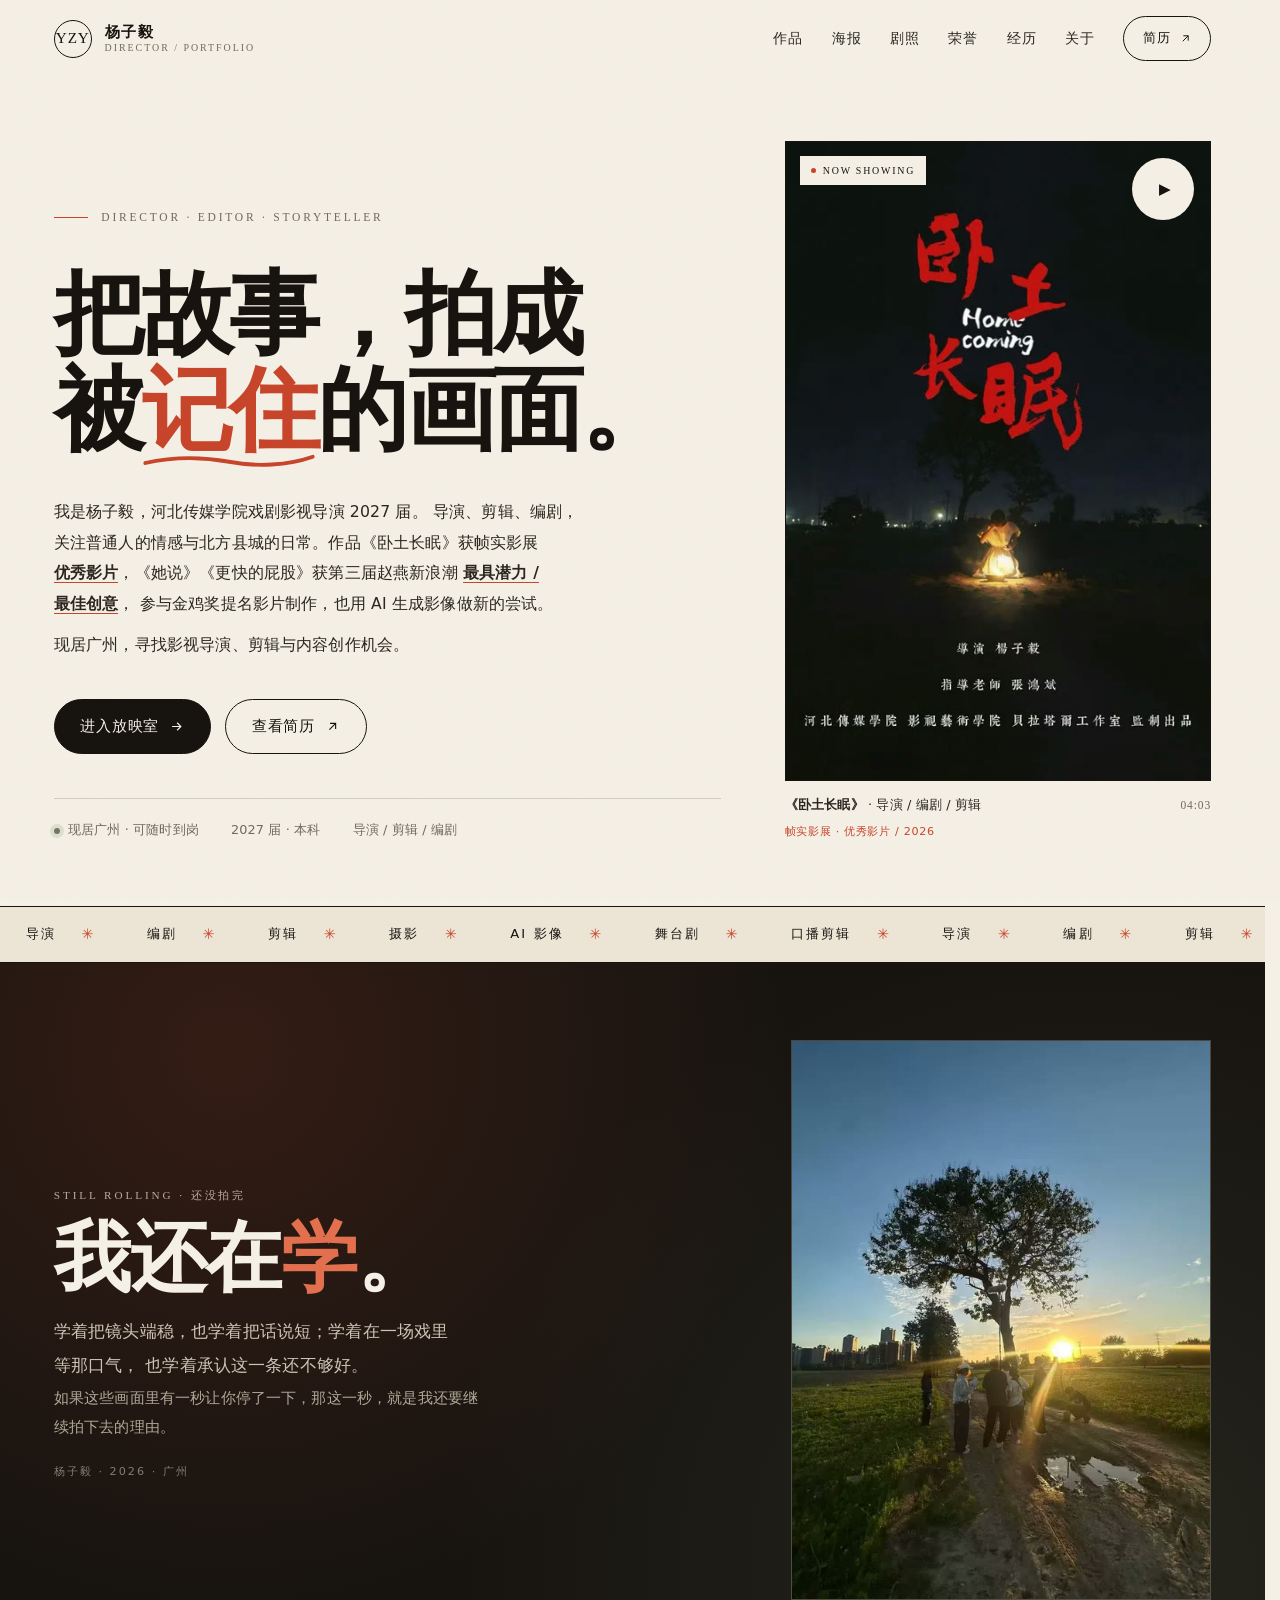
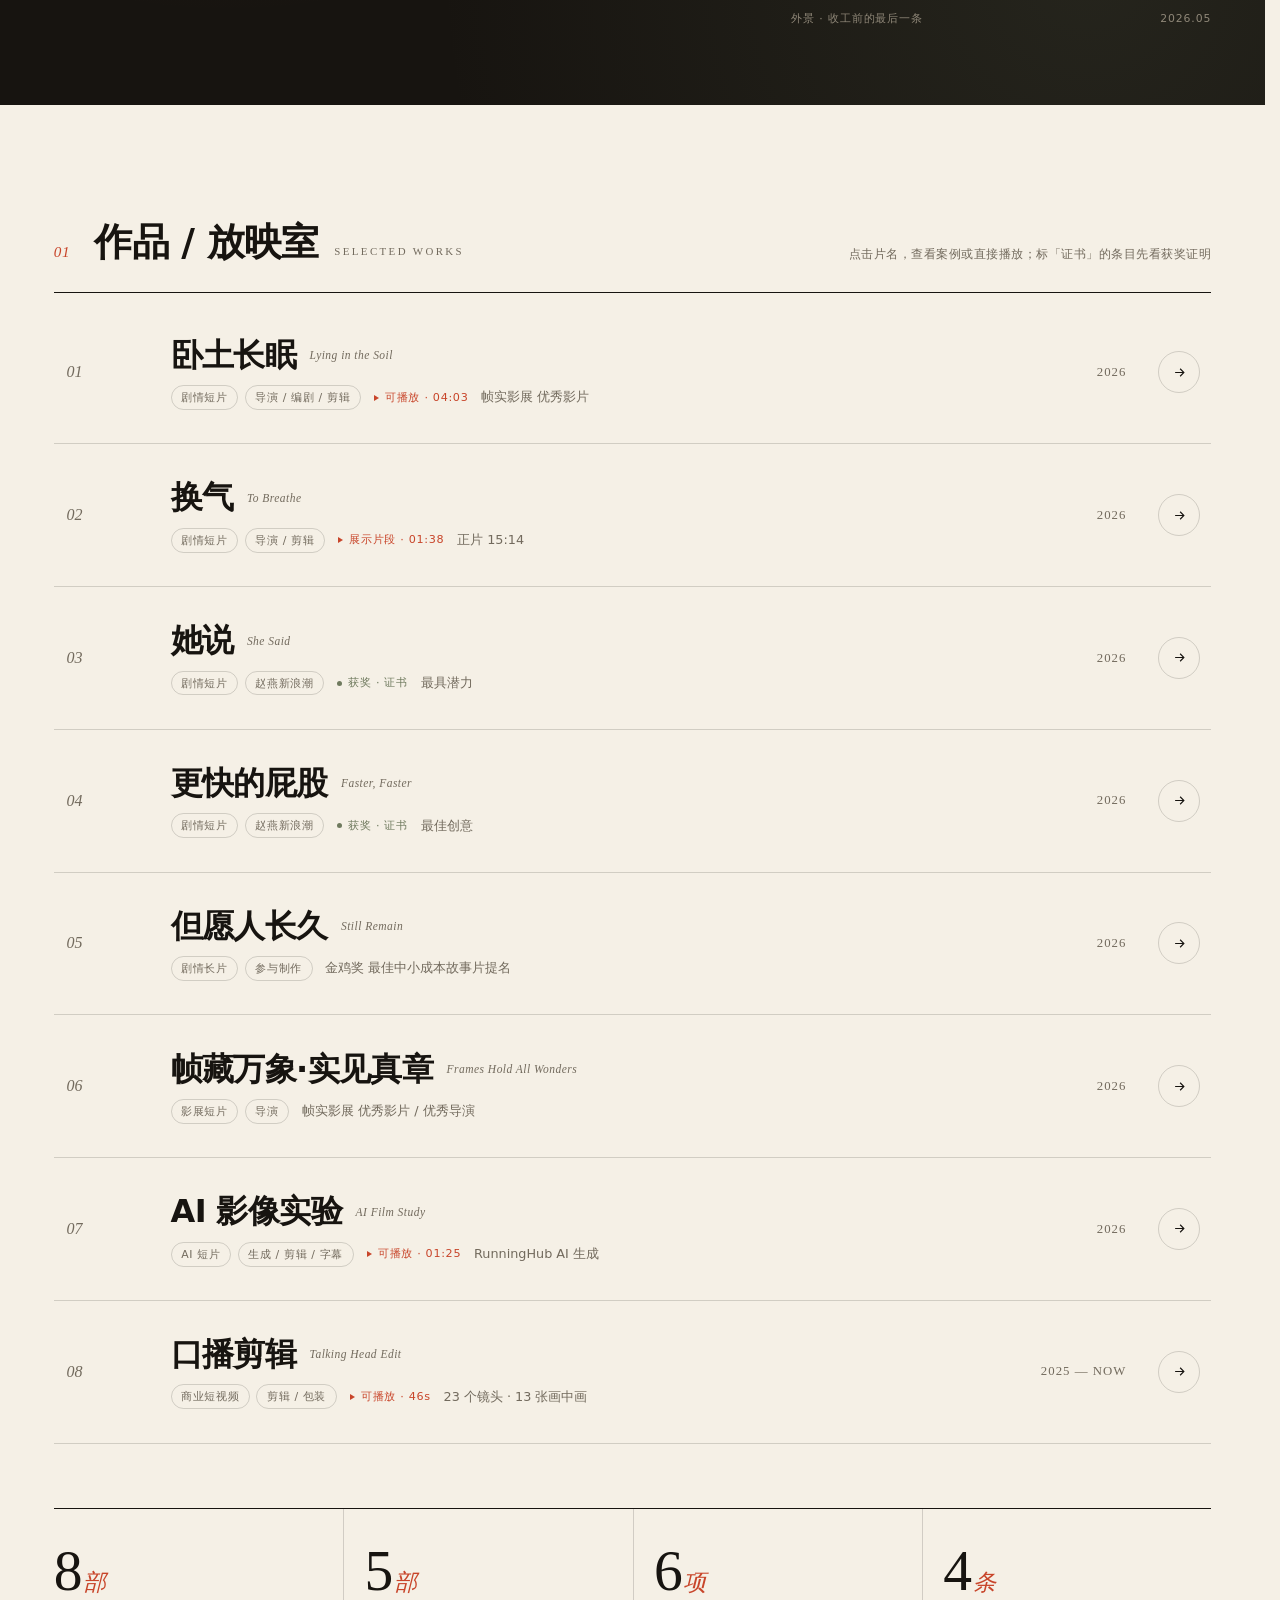
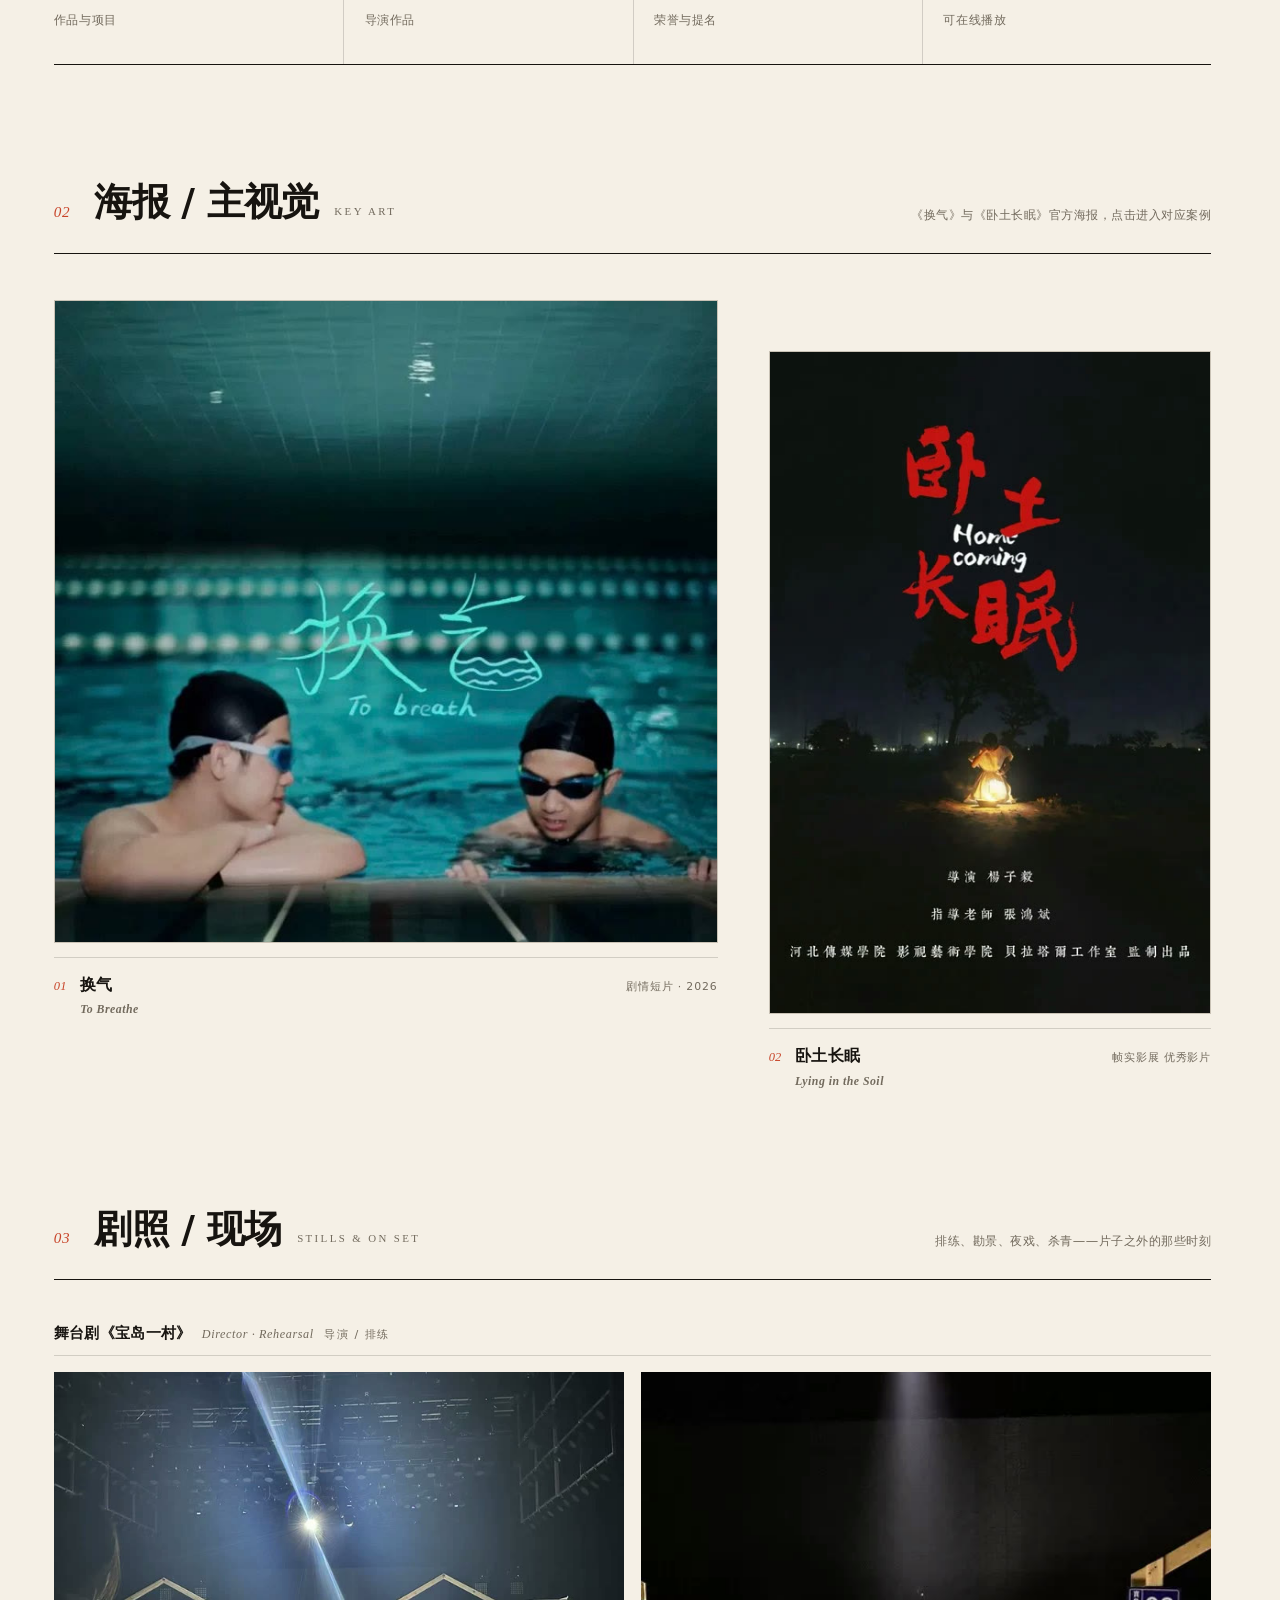
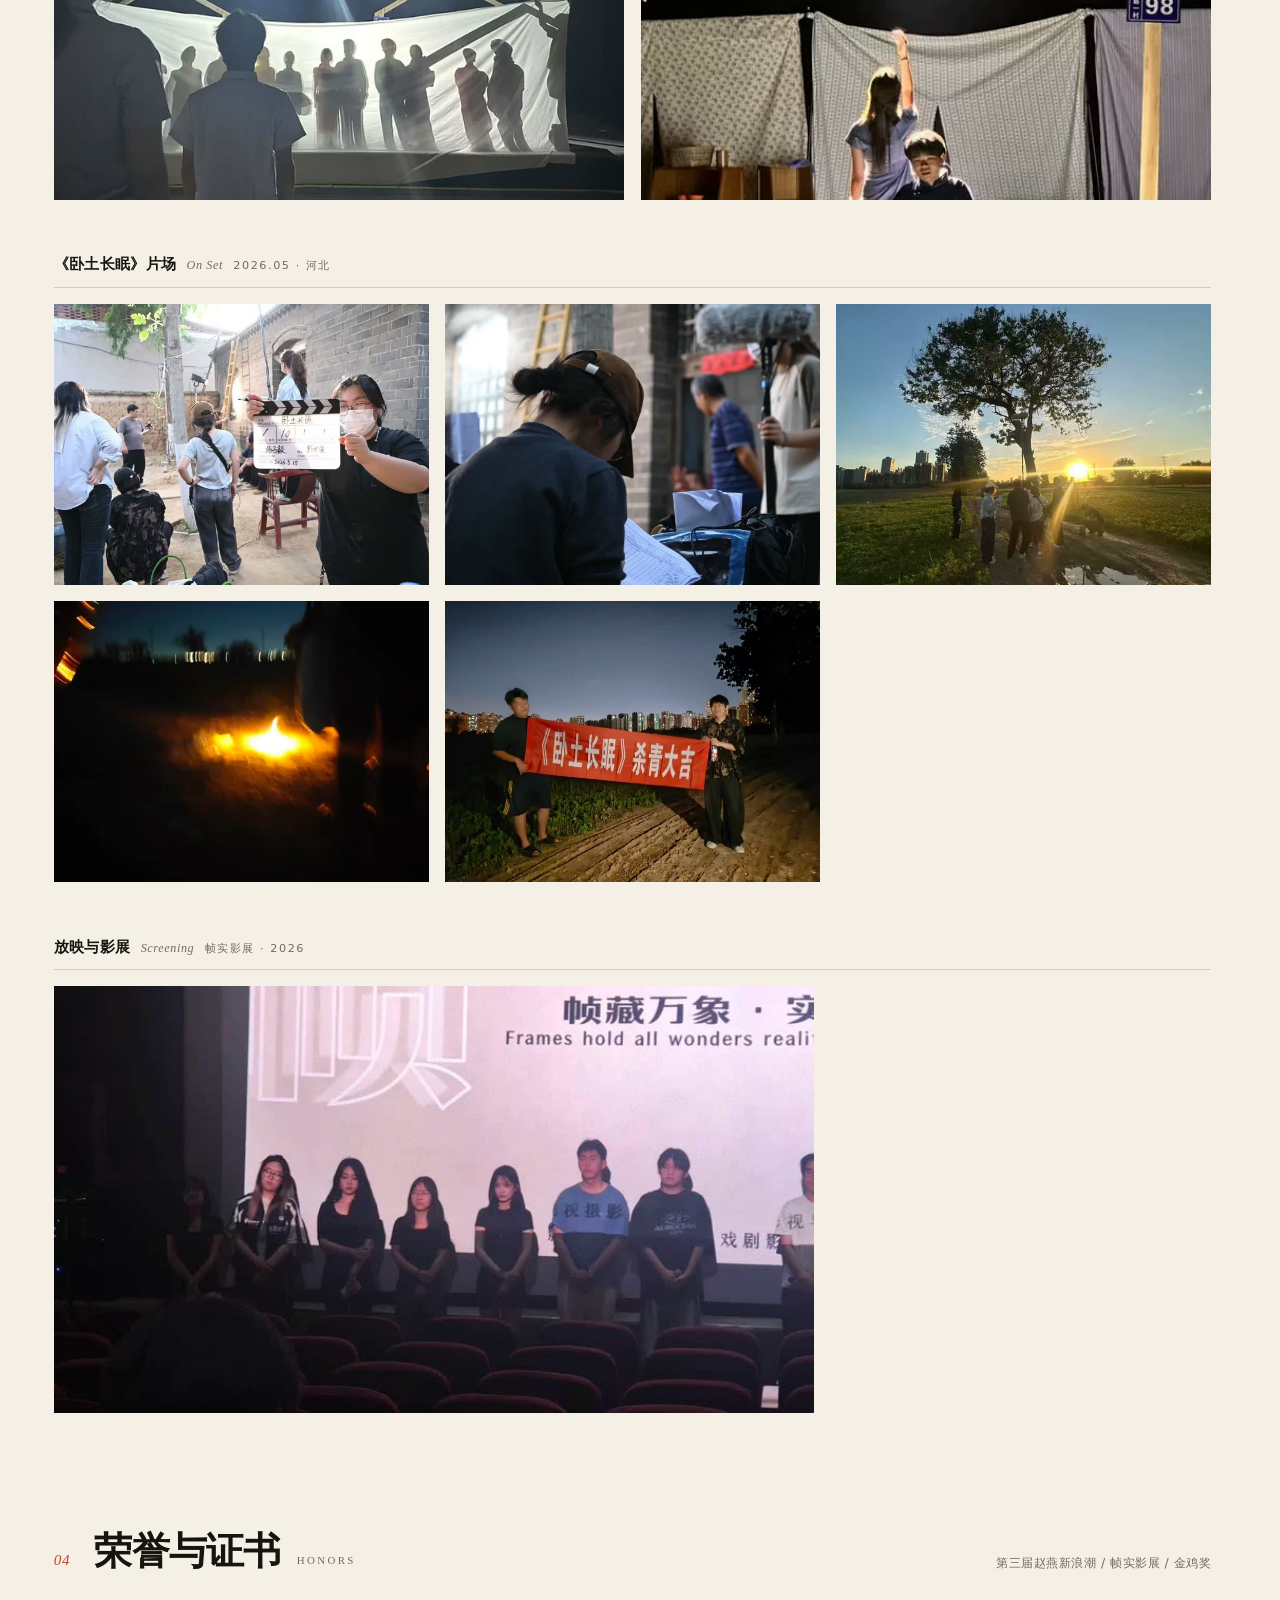
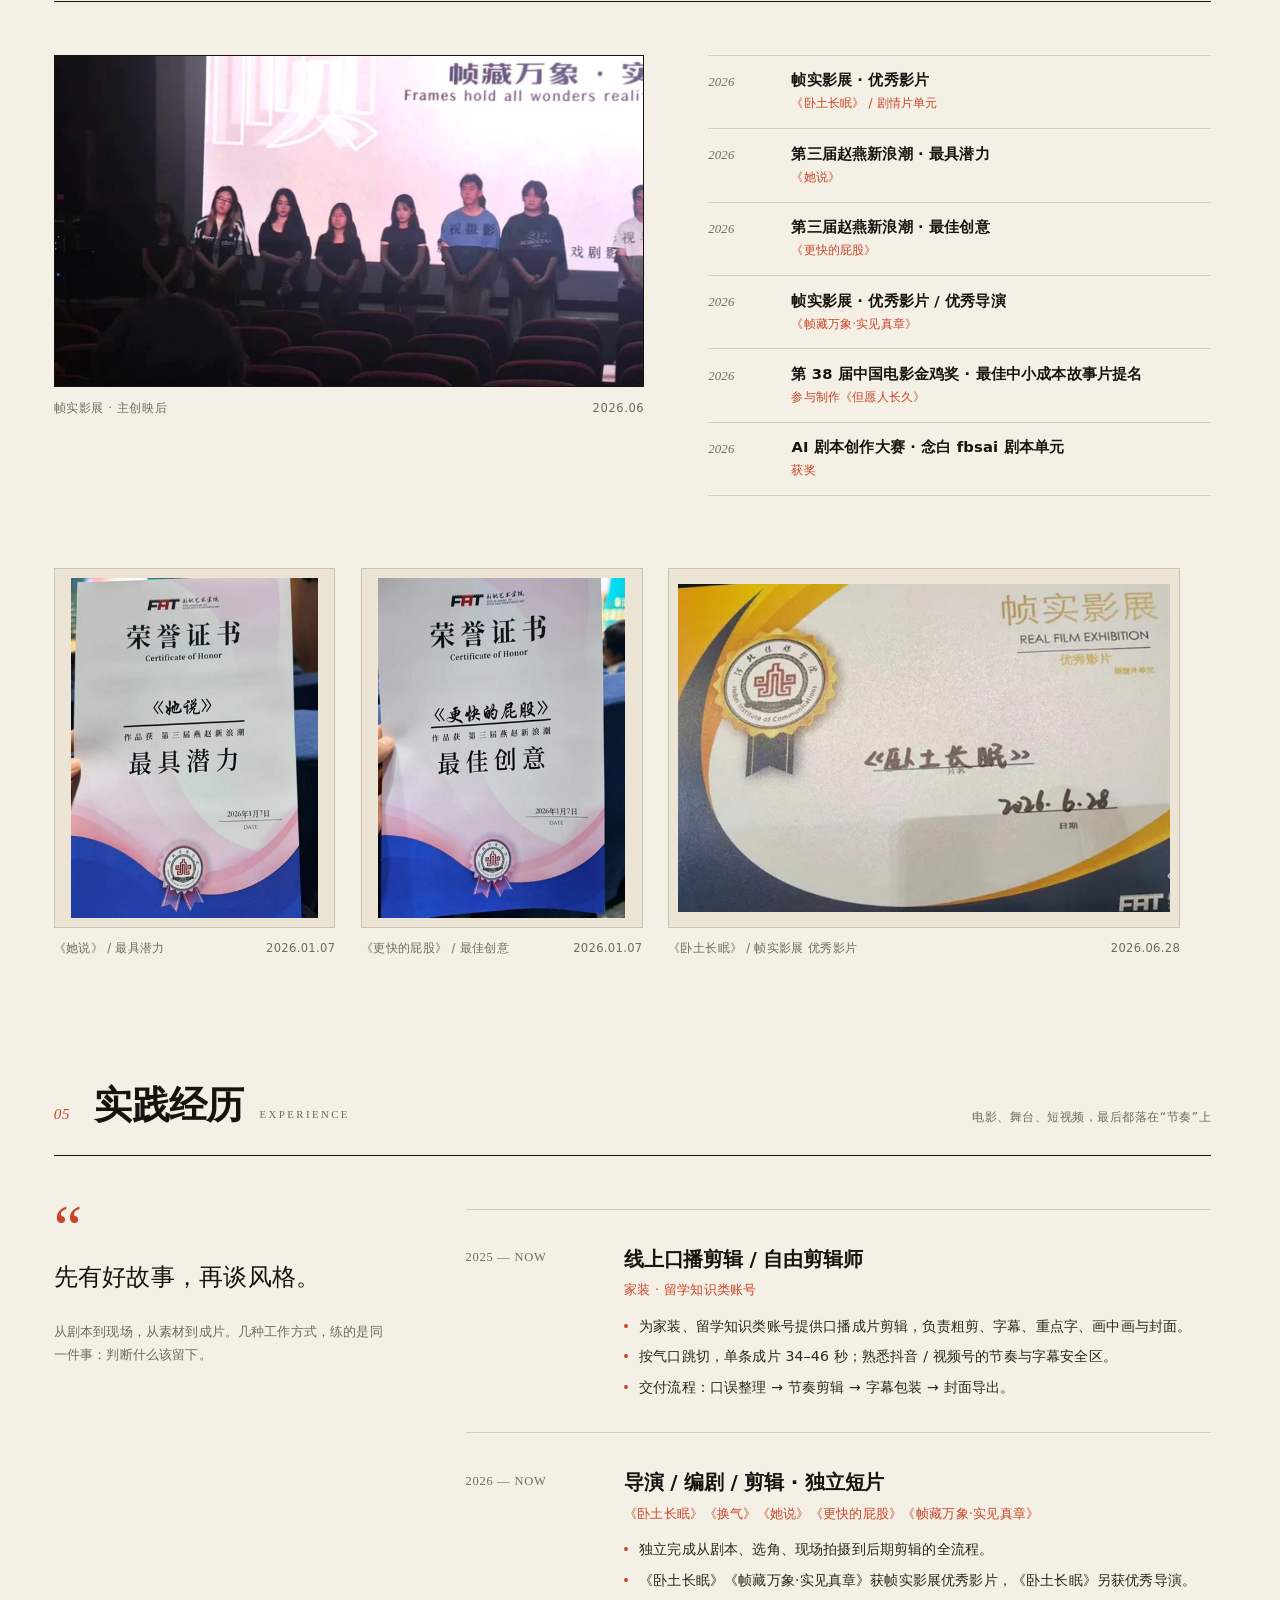
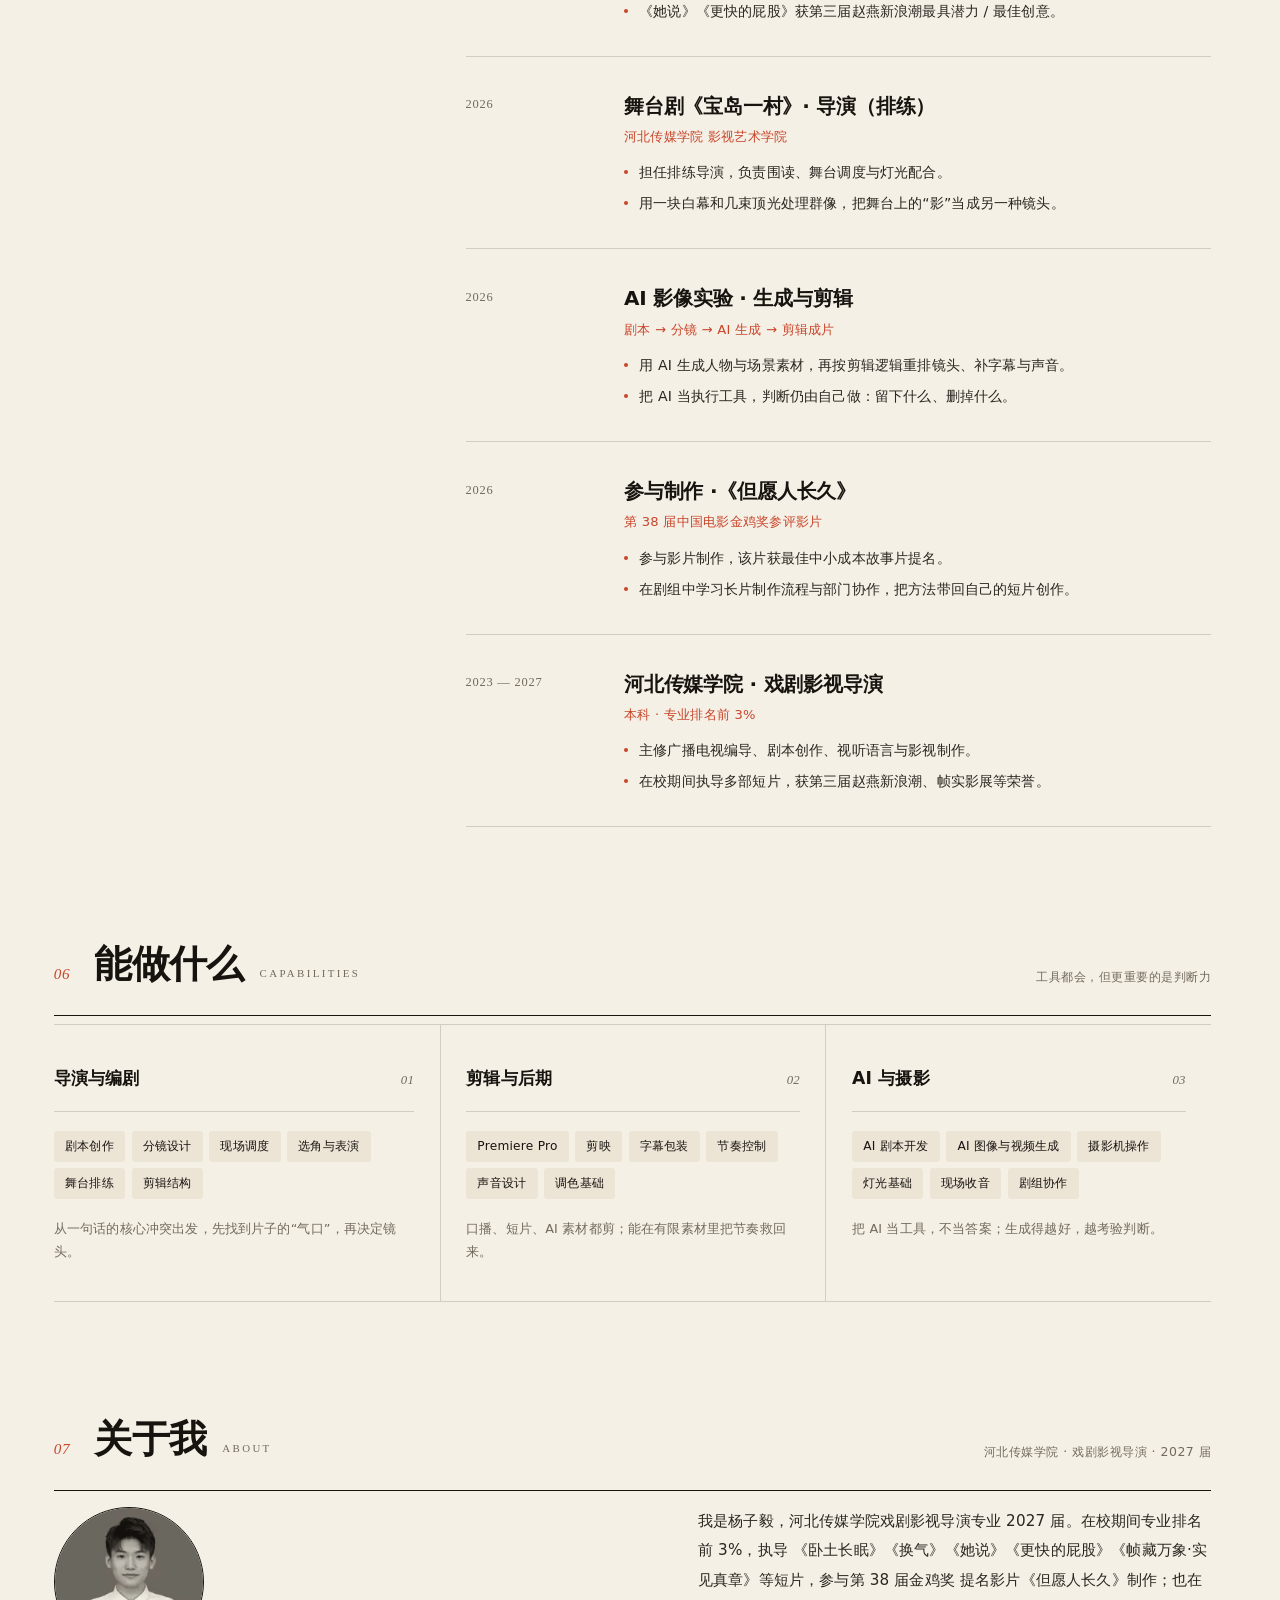
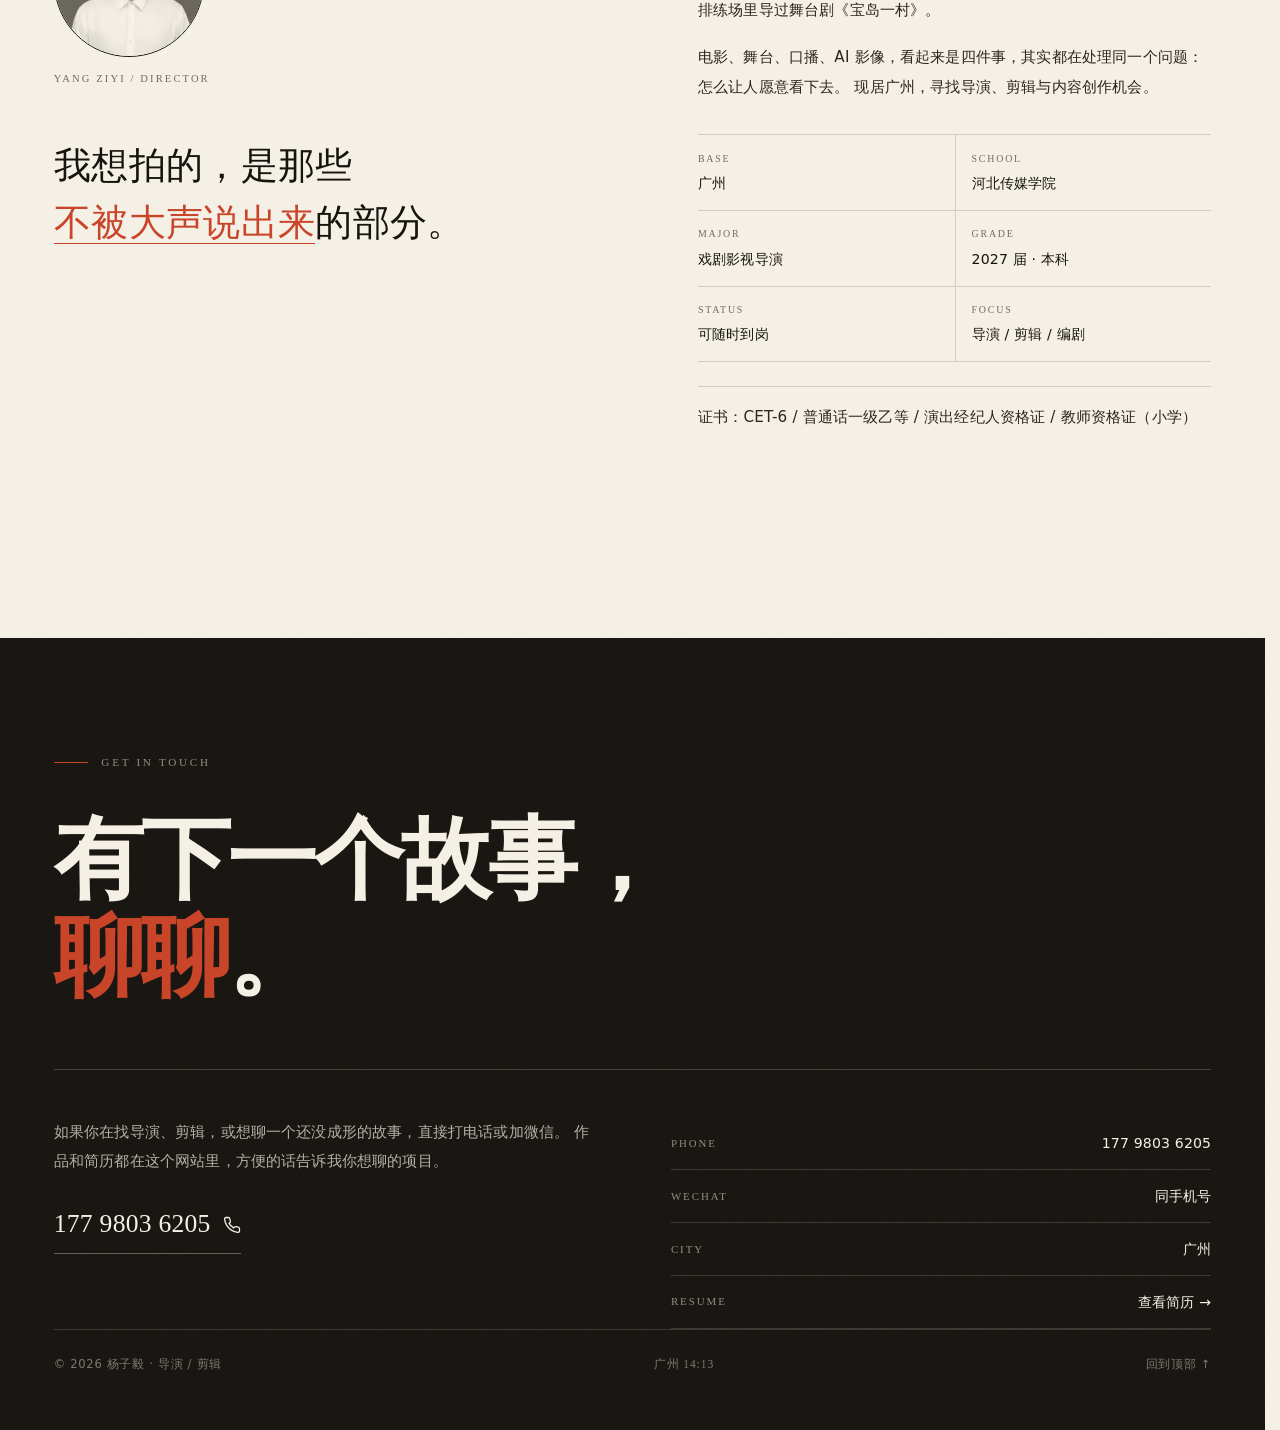
==== commit a53a50a8: "更新作品集站点" ====
--- a/index.html
+++ b/index.html
@@ -4,7 +4,7 @@
   <meta charset="utf-8">
   <meta name="viewport" content="width=device-width, initial-scale=1">
   <title>杨子毅 · 导演 / 剪辑作品集</title>
-  <meta name="description" content="杨子毅，河北传媒学院戏剧影视导演 2026 届。导演、剪辑、编剧，作品《卧土长眠》获帧实影展优秀影片，《她说》《更快的屁股》获第三届赵燕新浪潮最具潜力 / 最佳创意，参与第 38 届金鸡奖提名影片制作，并以 AI 生成影像拓展新的表达。">
+  <meta name="description" content="杨子毅，河北传媒学院戏剧影视导演 2027 届。导演、剪辑、编剧，作品《卧土长眠》获帧实影展优秀影片，《她说》《更快的屁股》获第三届赵燕新浪潮最具潜力 / 最佳创意，参与第 38 届金鸡奖提名影片制作，并以 AI 生成影像拓展新的表达。">
   <meta name="theme-color" content="#f5f0e6">
   <link rel="icon" href="assets/img/favicon.svg" type="image/svg+xml">
   <link rel="stylesheet" href="assets/css/style.css">
@@ -12,8 +12,9 @@
   <meta property="og:title" content="杨子毅 · 导演 / 剪辑作品集">
   <meta property="og:description" content="把故事，拍成被记住的画面。导演 / 剪辑 / 编剧，作品与短片在线观看。">
   <meta property="og:type" content="website">
-  <!-- 上线后把 og:image 改成完整地址，例如 https://your-domain.com/assets/img/og-cover.jpg -->
-  <meta property="og:image" content="assets/img/og-cover.jpg">
+  <link rel="canonical" href="https://chenchenwwww.github.io/yangziyi-portfolio/">
+  <meta property="og:url" content="https://chenchenwwww.github.io/yangziyi-portfolio/">
+  <meta property="og:image" content="https://chenchenwwww.github.io/yangziyi-portfolio/assets/img/og-cover.jpg">
   <meta property="og:image:width" content="1200">
   <meta property="og:image:height" content="630">
   <meta name="twitter:card" content="summary_large_image">
@@ -55,7 +56,7 @@
           <span>被<em>记住</em>的画面。</span>
         </h1>
         <p class="hero__lead reveal" data-delay="2">
-          我是杨子毅，<span class="keep">河北传媒学院</span>戏剧影视导演 <span class="keep">2026 届</span>。
+          我是杨子毅，<span class="keep">河北传媒学院</span>戏剧影视导演 <span class="keep">2027 届</span>。
           导演、剪辑、<span class="keep">编剧</span>，关注普通人的情感与北方县城的日常。作品《卧土长眠》获帧实影展
           <strong><span class="keep">优秀影片</span></strong>，《她说》《更快的屁股》获第三届赵燕新浪潮
           <strong><span class="keep">最具潜力</span> / <span class="keep">最佳创意</span></strong>，
@@ -76,7 +77,7 @@
         </div>
         <div class="hero__foot reveal" data-delay="3">
           <span><i class="dot" aria-hidden="true"></i>现居广州 · 可随时到岗</span>
-          <span>2026 届 · 本科</span>
+          <span>2027 届 · 本科</span>
           <span>导演 / 剪辑 / 编剧</span>
         </div>
       </div>
@@ -117,6 +118,30 @@
         </div>
       </div>
     </div>
+
+    <!-- ============ 序 · 我还在学 ============ -->
+    <section class="closing closing--lead" id="closing">
+      <div class="shell closing__inner">
+        <div>
+          <p class="closing__eyebrow">Still Rolling · 还没拍完</p>
+          <blockquote class="closing__quote">
+            <p>我还在<em>学</em>。</p>
+            <p>
+              学着把镜头端稳，也学着把话说短；学着在一场戏里等那口气，
+              也学着承认这一条还不够好。
+            </p>
+          </blockquote>
+          <p class="closing__text">
+            如果这些画面里有一秒让你停了一下，那这一秒，就是我还要继续拍下去的理由。
+          </p>
+          <p class="closing__sign">杨子毅 · 2026 · 广州</p>
+        </div>
+        <figure class="closing__figure">
+          <img src="assets/img/still-sunset.jpg" alt="《卧土长眠》外景：日落时分的田野、大树与剧组人员" width="540" height="720">
+          <figcaption><span>外景 · 收工前的最后一条</span><span>2026.05</span></figcaption>
+        </figure>
+      </div>
+    </section>
 
     <!-- ============ 01 作品 ============ -->
     <section class="section shell" id="works">
@@ -521,7 +546,7 @@
           </li>
 
           <li class="timeline__item">
-            <span class="timeline__date">2022 — 2026</span>
+            <span class="timeline__date">2023 — 2027</span>
             <div>
               <h3 class="timeline__role">河北传媒学院 · 戏剧影视导演</h3>
               <p class="timeline__org">本科 · 专业排名前 3%</p>
@@ -595,7 +620,7 @@
           <h2 class="section__title">关于我</h2>
           <span class="section__en">About</span>
         </div>
-        <span class="section__note">河北传媒学院 · 戏剧影视导演 · 2026 届</span>
+        <span class="section__note">河北传媒学院 · 戏剧影视导演 · 2027 届</span>
       </div>
 
       <div class="about">
@@ -609,7 +634,7 @@
 
         <div class="about__body">
           <p>
-            我是杨子毅，河北传媒学院戏剧影视导演专业 2026 届。在校期间专业排名前 3%，执导
+            我是杨子毅，河北传媒学院戏剧影视导演专业 2027 届。在校期间专业排名前 3%，执导
             《卧土长眠》《换气》《她说》《更快的屁股》《帧藏万象·实见真章》等短片，参与第 38 届金鸡奖
             提名影片《但愿人长久》制作；也在排练场里导过舞台剧《宝岛一村》。
           </p>
@@ -621,7 +646,7 @@
             <div class="fact"><dt>Base</dt><dd>广州</dd></div>
             <div class="fact"><dt>School</dt><dd>河北传媒学院</dd></div>
             <div class="fact"><dt>Major</dt><dd>戏剧影视导演</dd></div>
-            <div class="fact"><dt>Grade</dt><dd>2026 届 · 本科</dd></div>
+            <div class="fact"><dt>Grade</dt><dd>2027 届 · 本科</dd></div>
             <div class="fact"><dt>Status</dt><dd>可随时到岗</dd></div>
             <div class="fact"><dt>Focus</dt><dd>导演 / 剪辑 / 编剧</dd></div>
           </dl>
@@ -632,30 +657,6 @@
       </div>
     </section>
   </main>
-
-  <!-- ============ 收尾 ============ -->
-  <section class="closing" id="closing">
-    <div class="shell closing__inner">
-      <div>
-        <p class="closing__eyebrow">Still Rolling · 还没拍完</p>
-        <blockquote class="closing__quote">
-          <p>我还在<em>学</em>。</p>
-          <p>
-            学着把镜头端稳，也学着把话说短；学着在一场戏里等那口气，
-            也学着承认这一条还不够好。
-          </p>
-        </blockquote>
-        <p class="closing__text">
-          如果这些画面里有一秒让你停了一下，那这一秒，就是我还要继续拍下去的理由。
-        </p>
-        <p class="closing__sign">杨子毅 · 2026 · 广州</p>
-      </div>
-      <figure class="closing__figure">
-        <img src="assets/img/still-sunset.jpg" alt="《卧土长眠》外景：日落时分的田野、大树与剧组人员" width="540" height="720" loading="lazy">
-        <figcaption><span>外景 · 收工前的最后一条</span><span>2026.05</span></figcaption>
-      </figure>
-    </div>
-  </section>
 
   <section class="contact" id="contact">
     <div class="shell contact__inner">
--- a/assets/css/style.css
+++ b/assets/css/style.css
@@ -2263,6 +2263,12 @@
   overflow: hidden;
 }
 
+/* 放在首屏之后当「序」用：紧接 marquee，不要多余的上边距 */
+.closing--lead {
+  margin-top: 0;
+  padding: clamp(3rem, 6vw, 5.5rem) 0;
+}
+
 .closing::before {
   content: "";
   position: absolute;
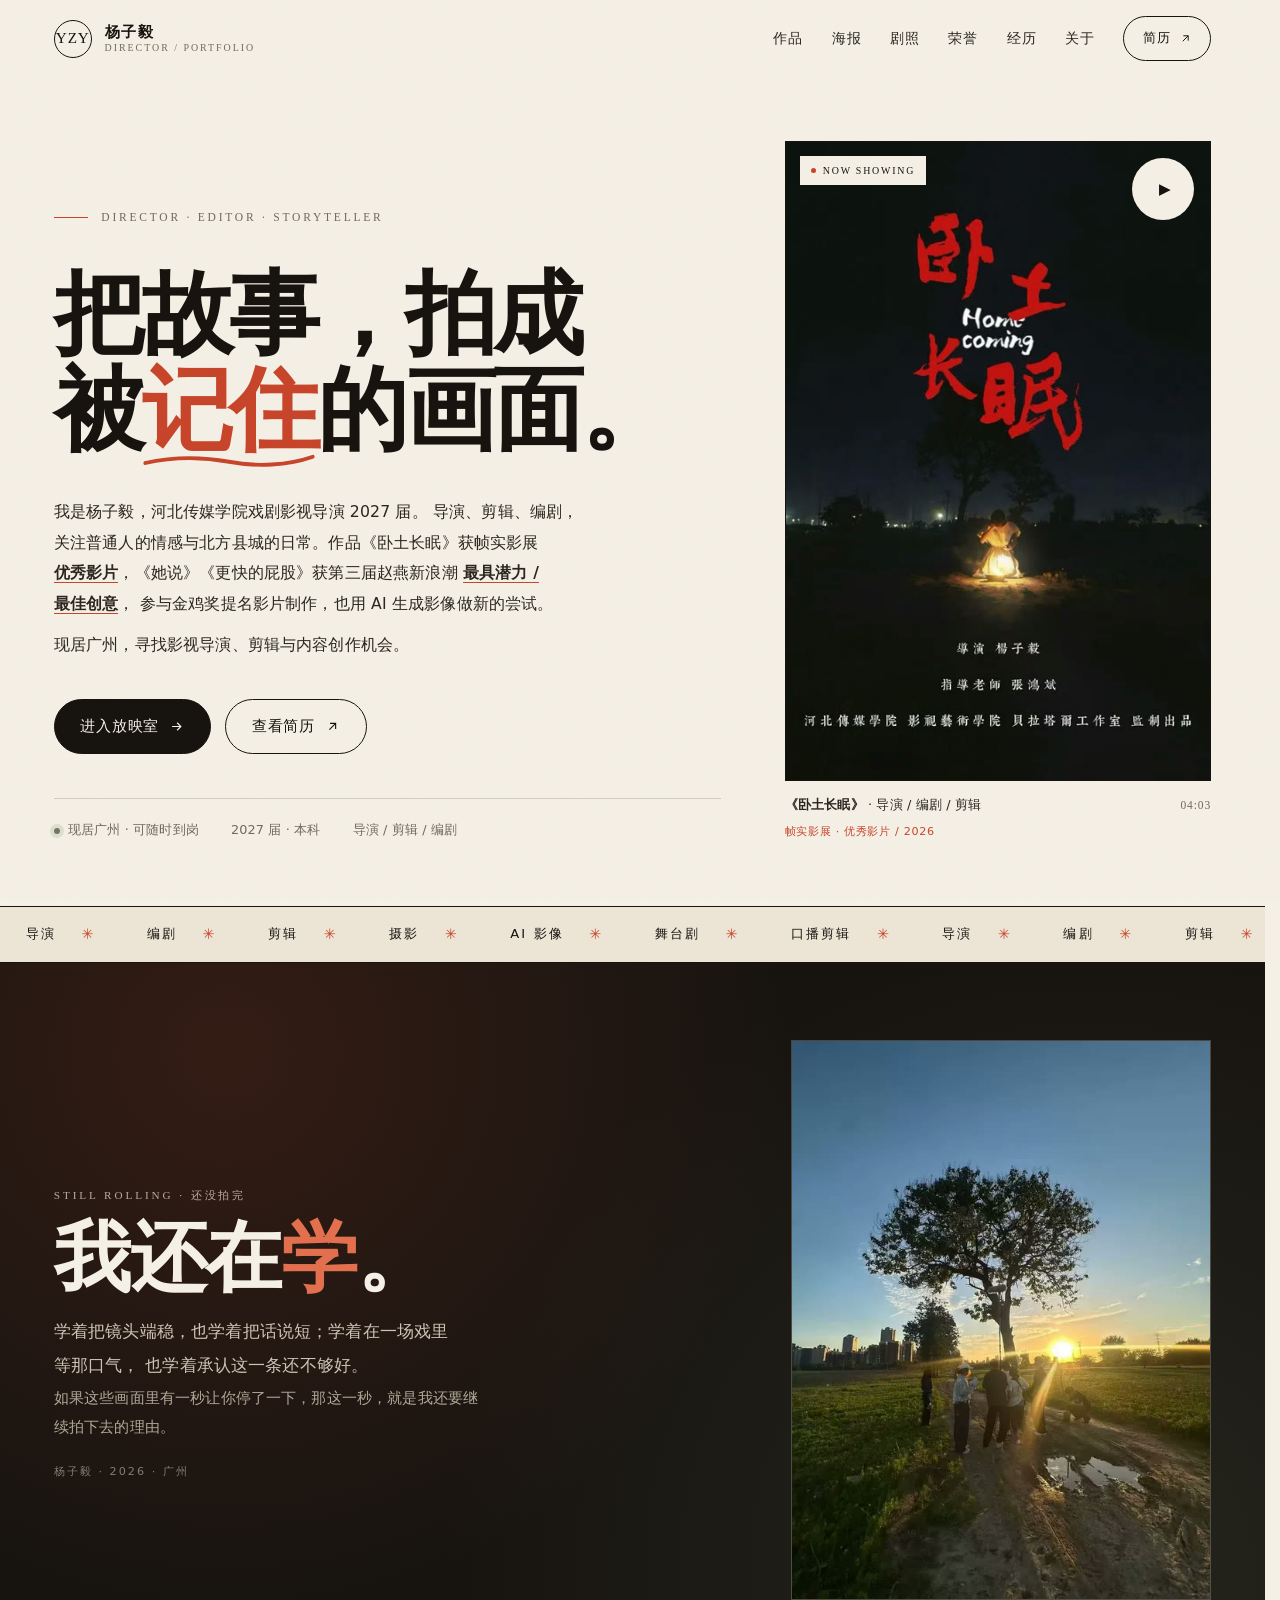
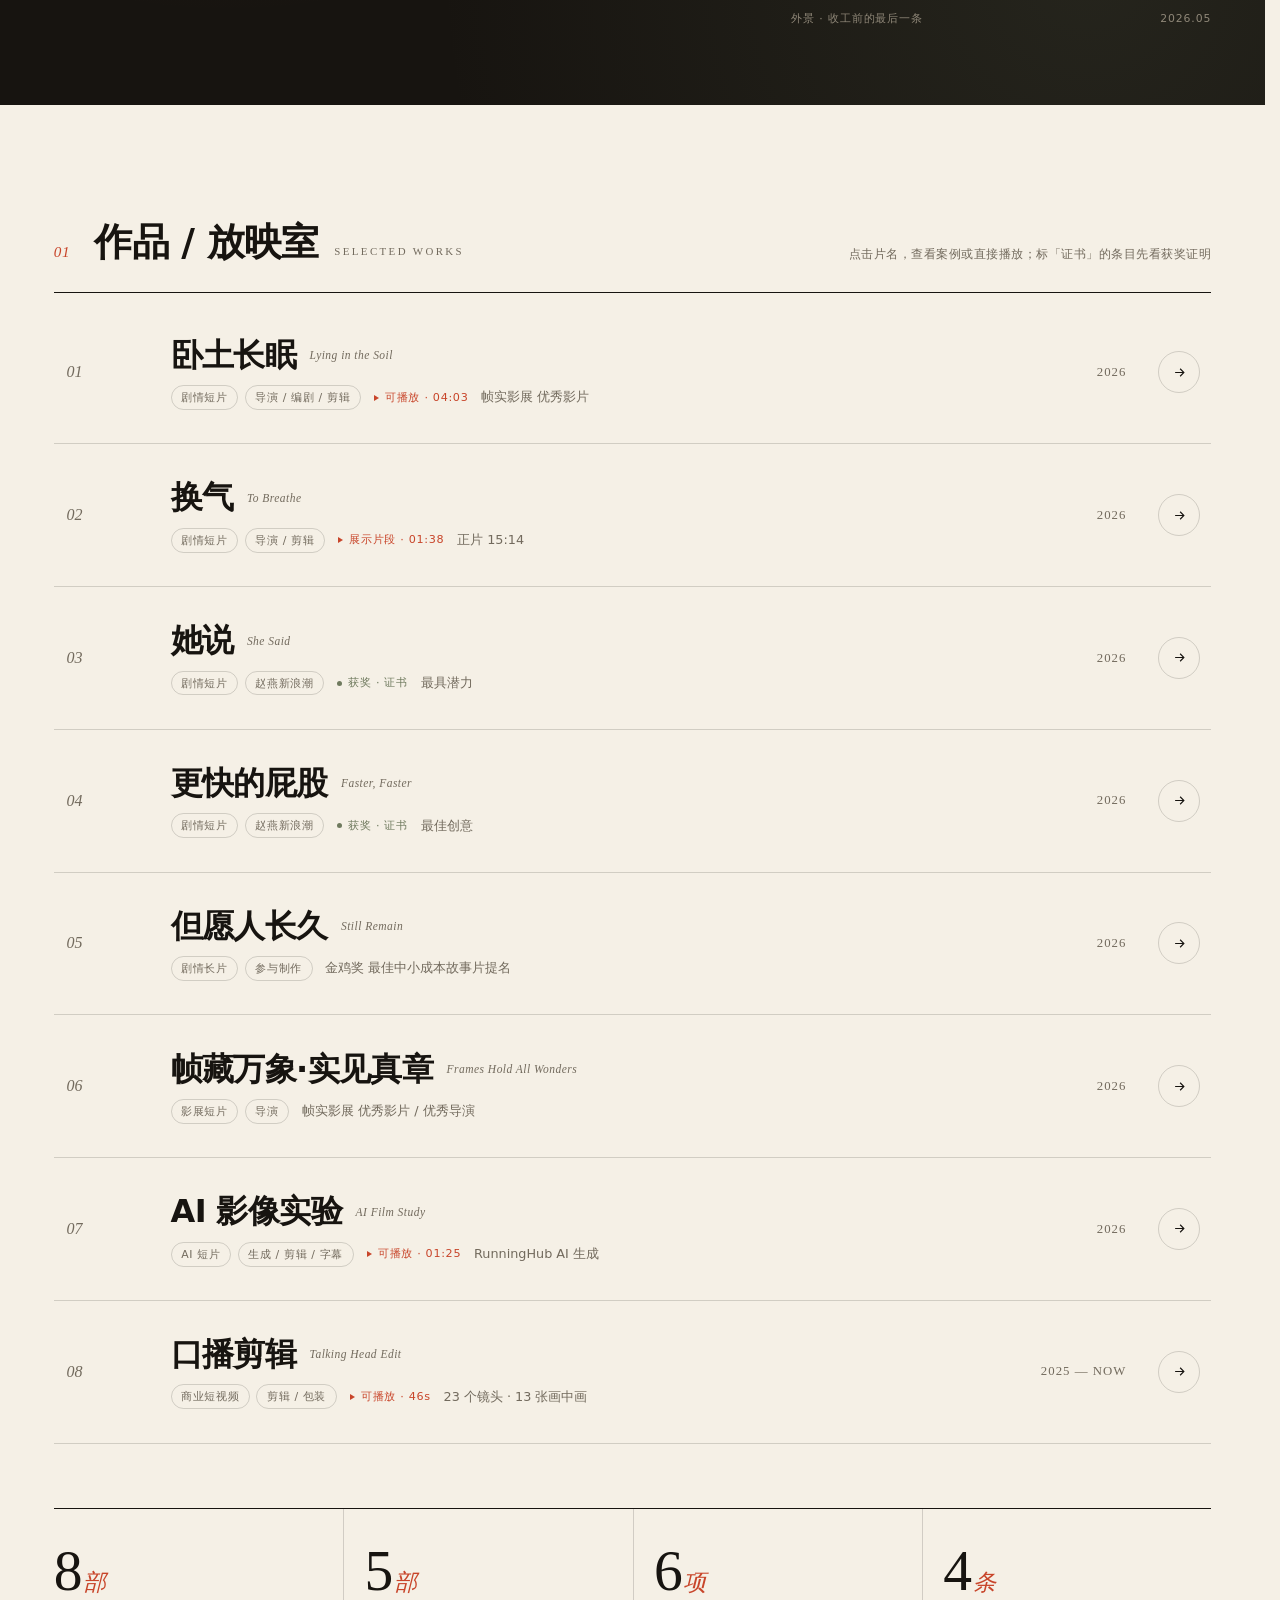
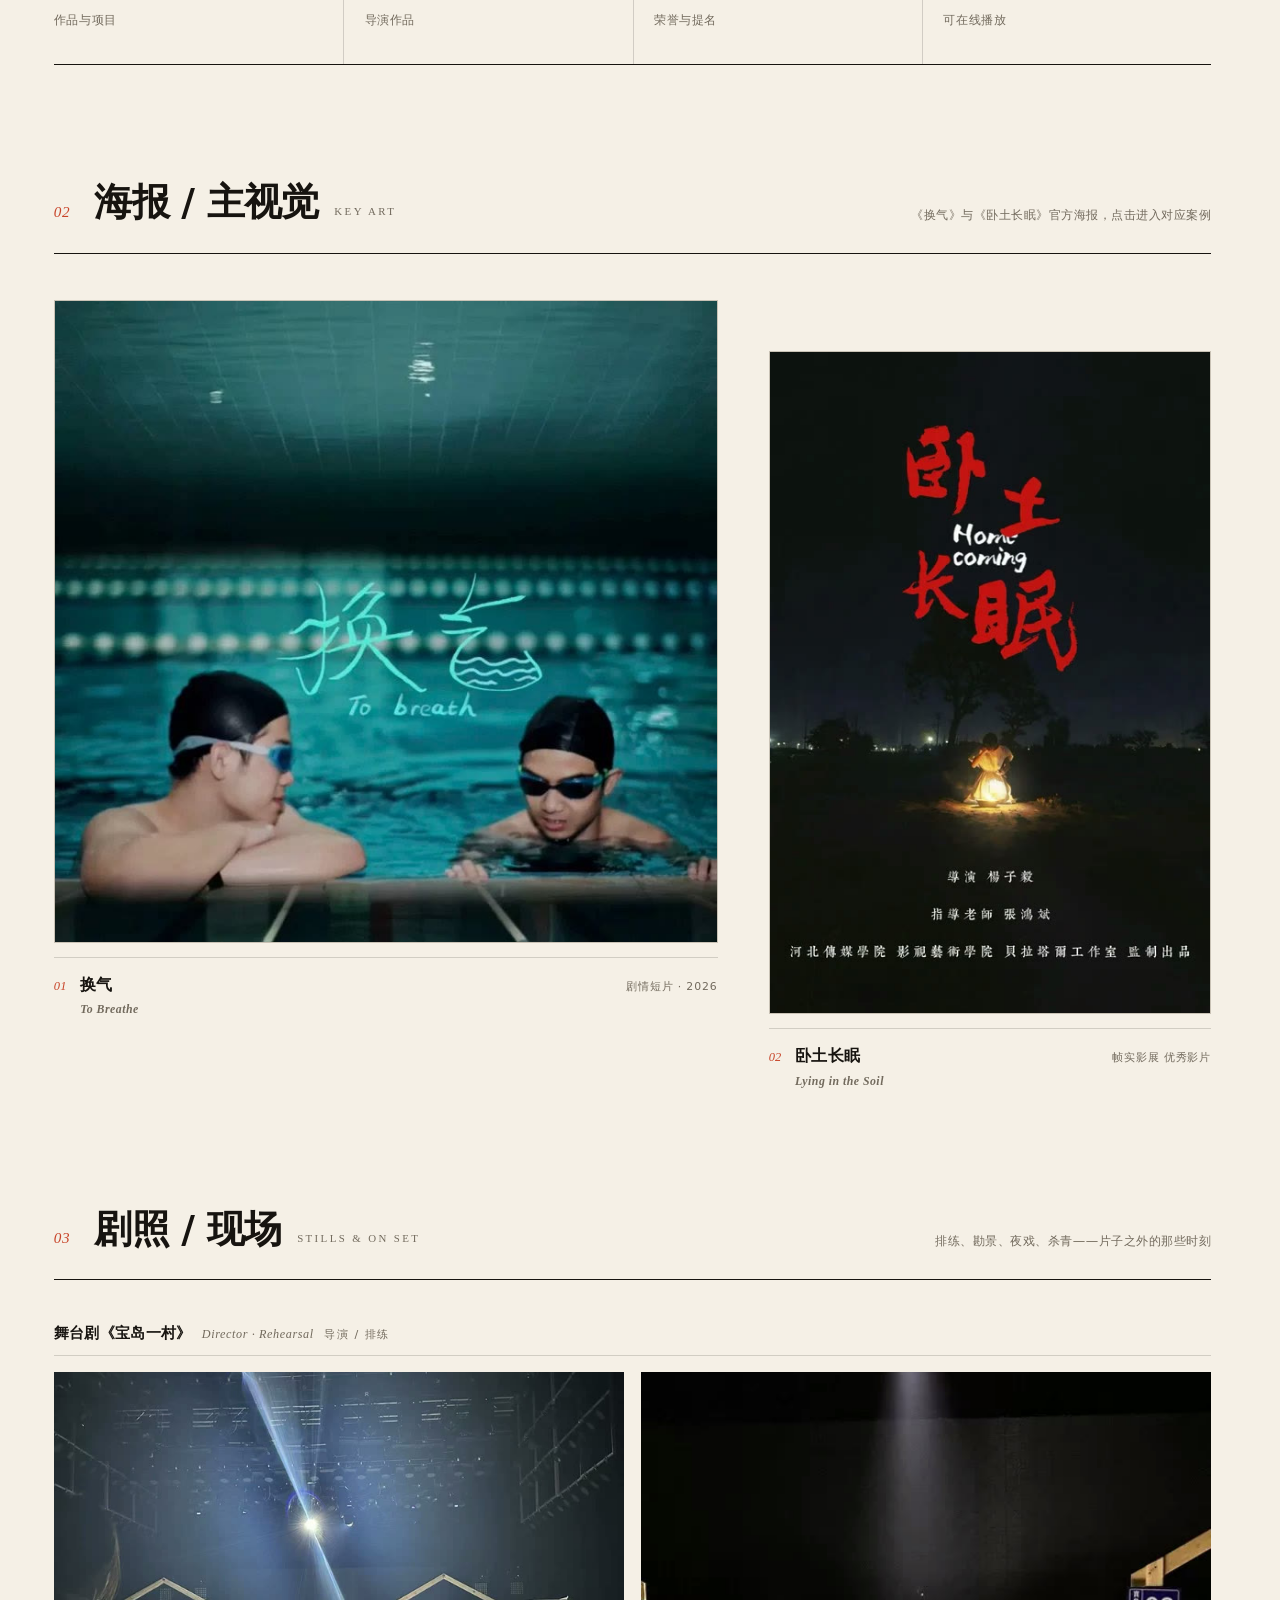
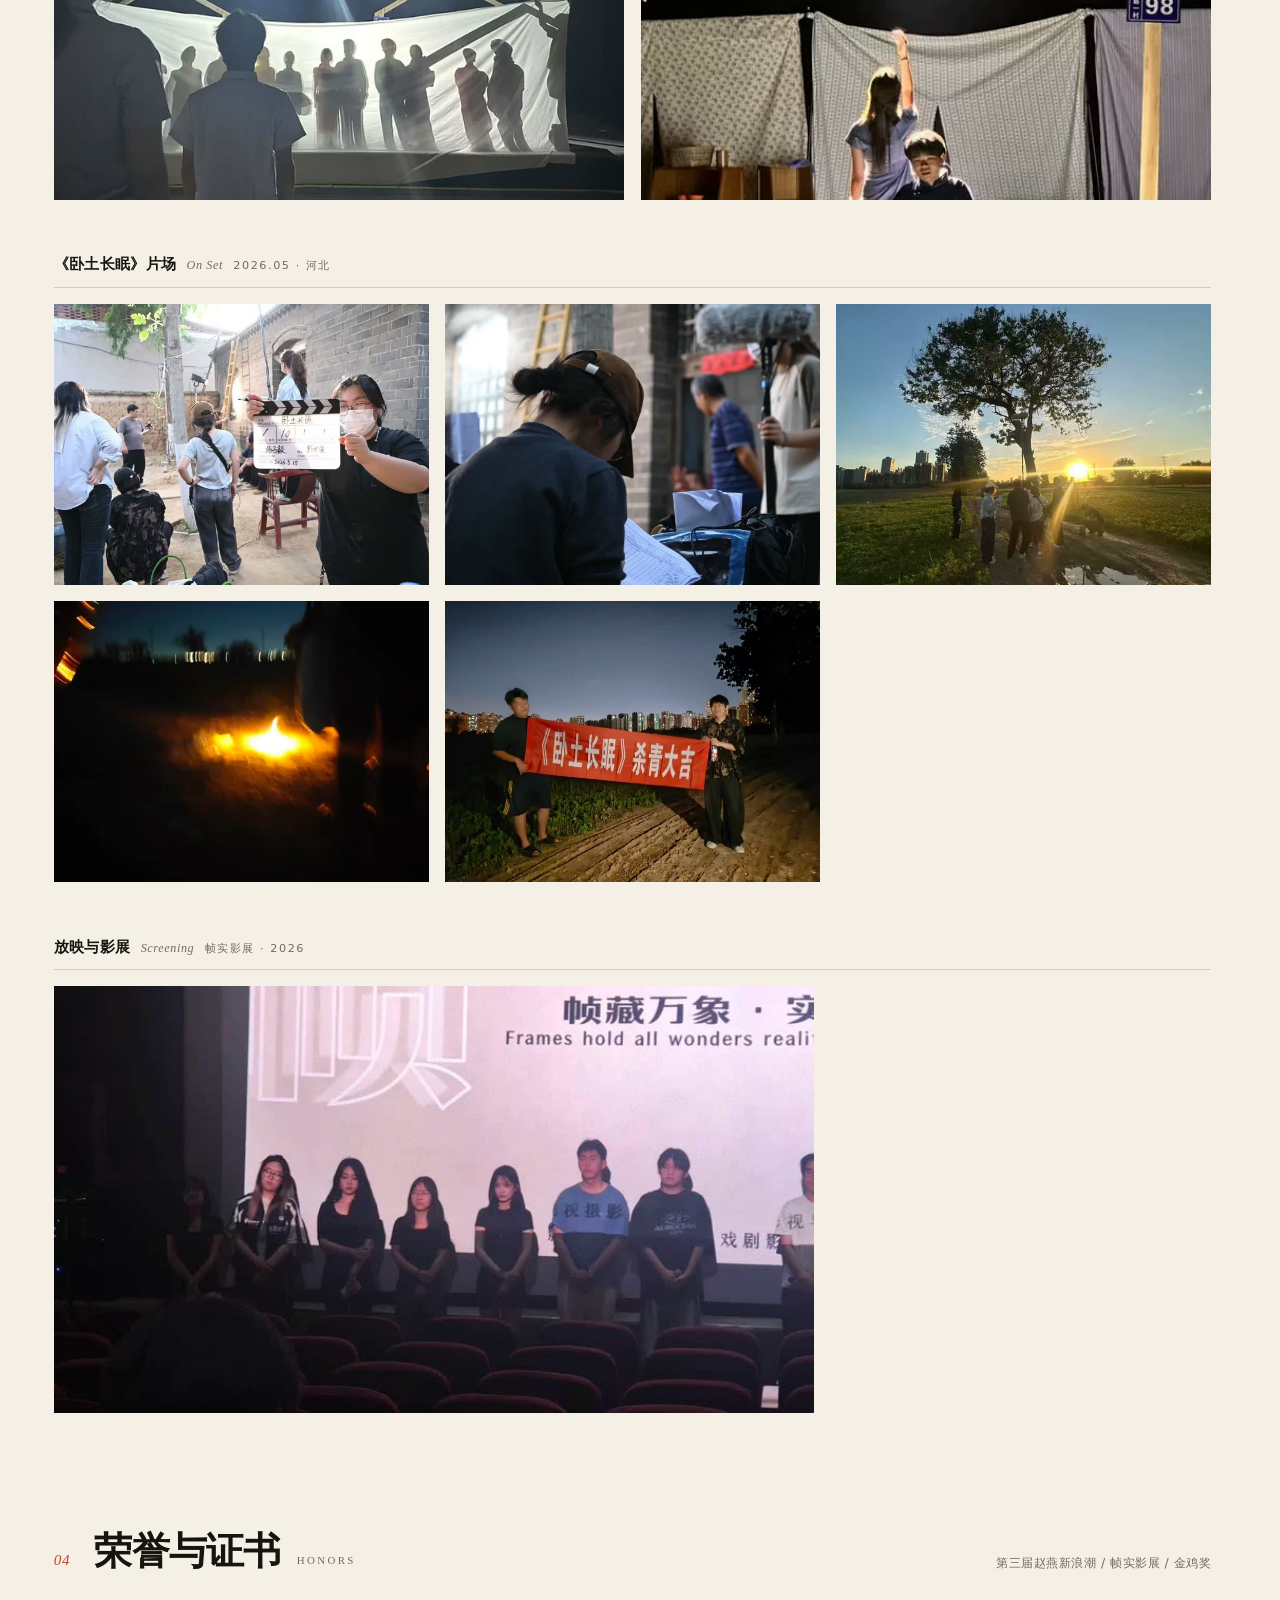
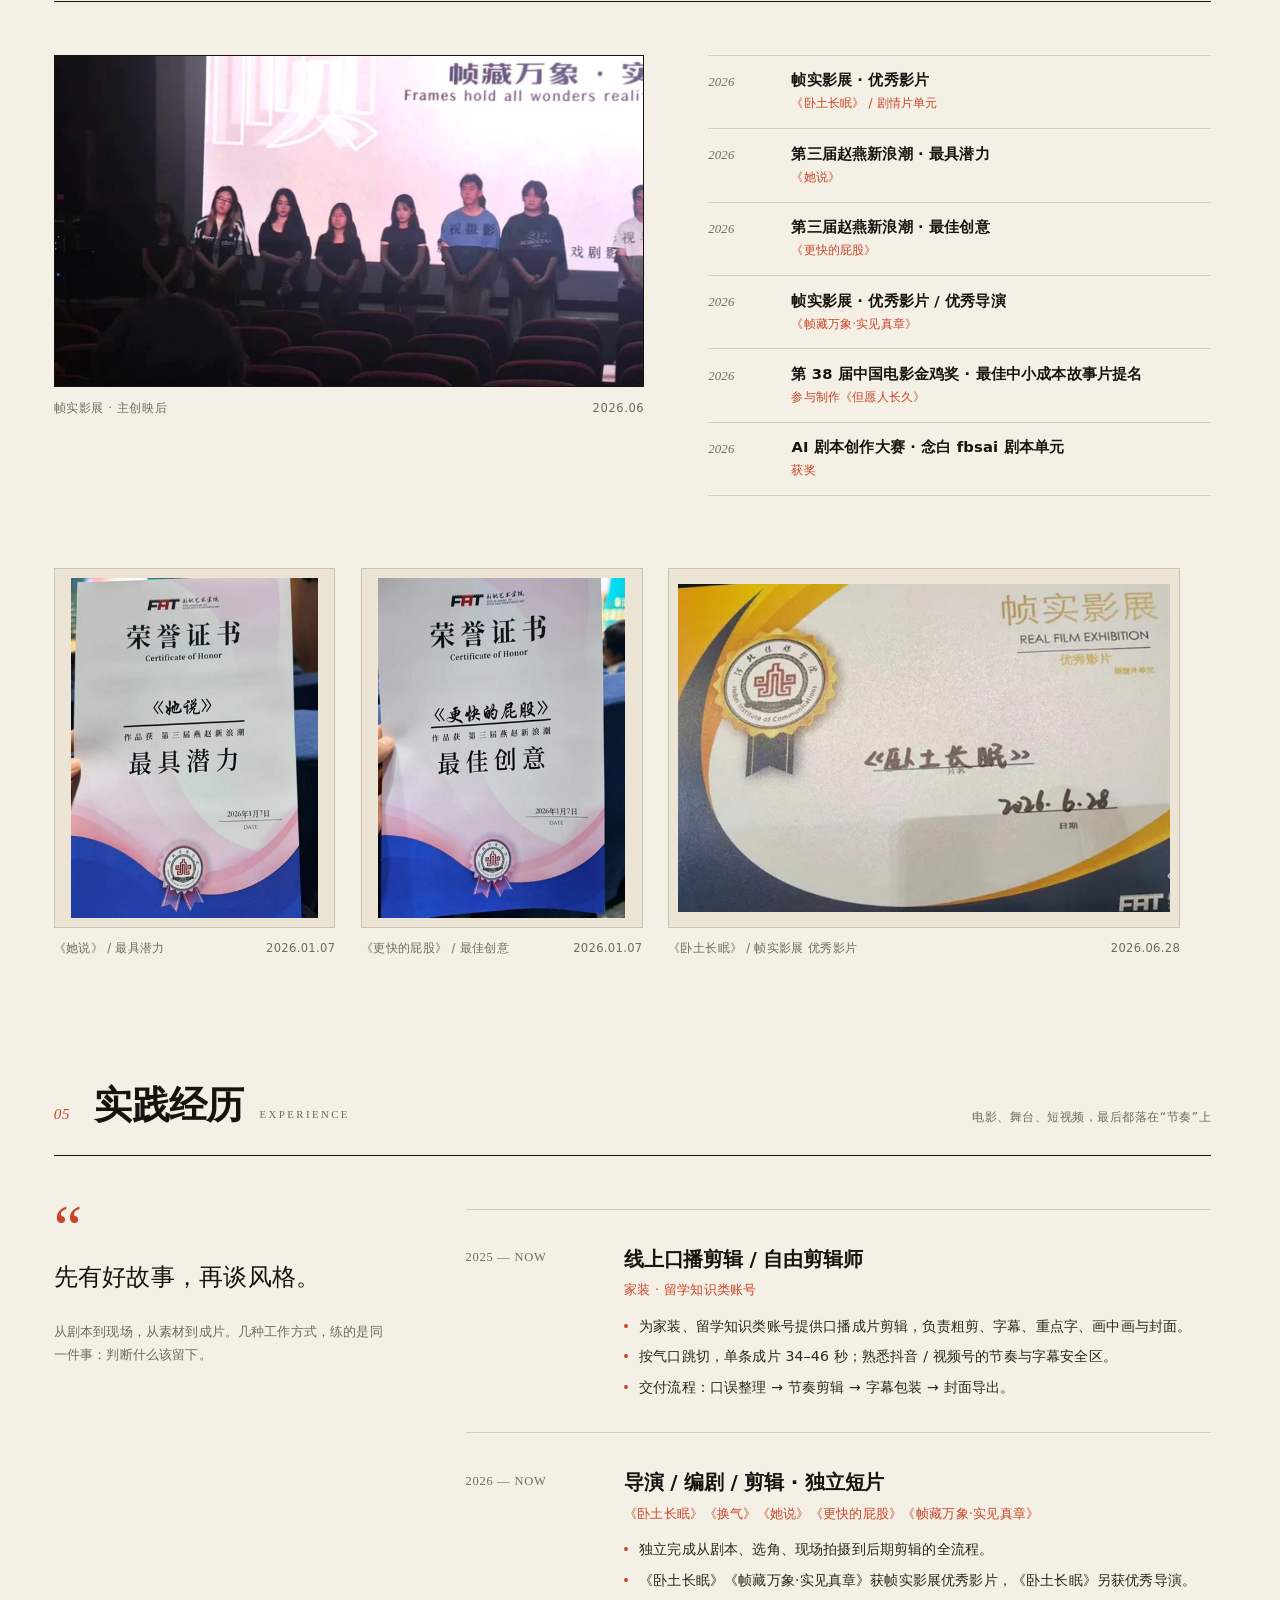
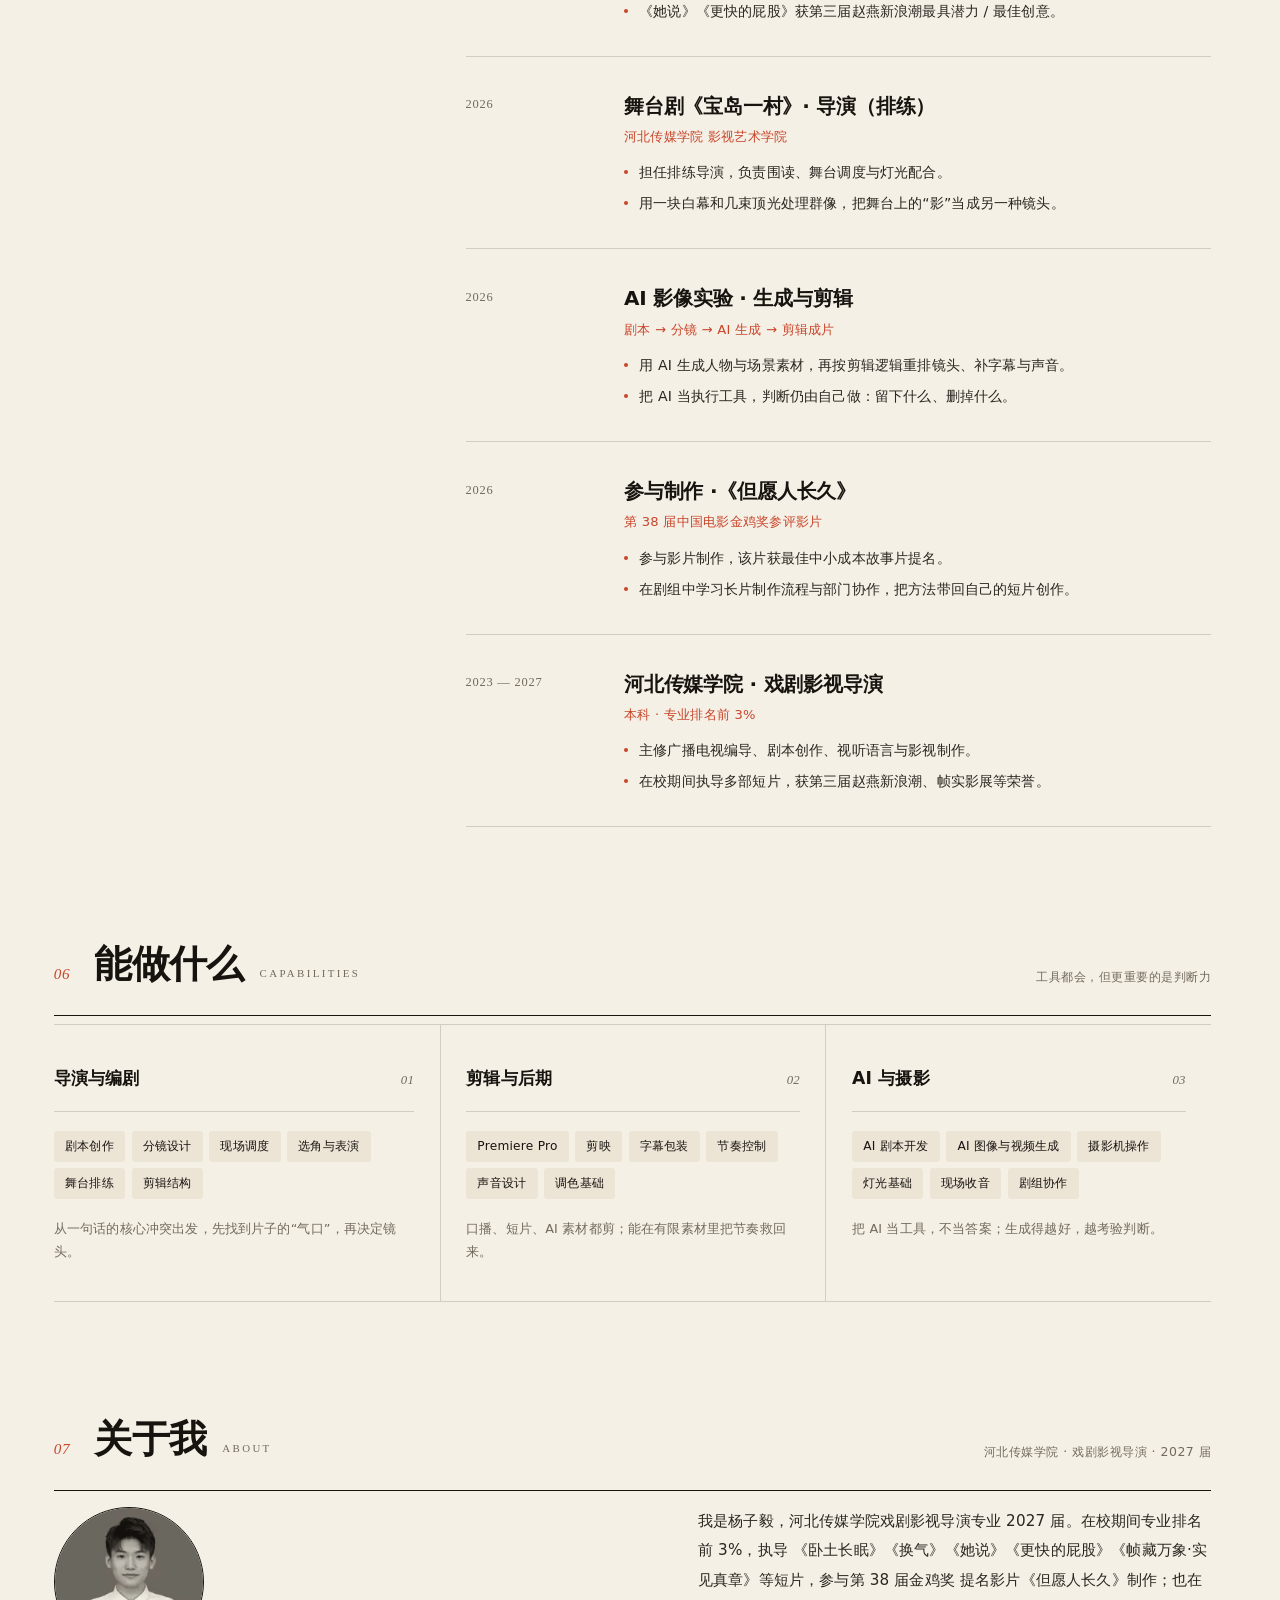
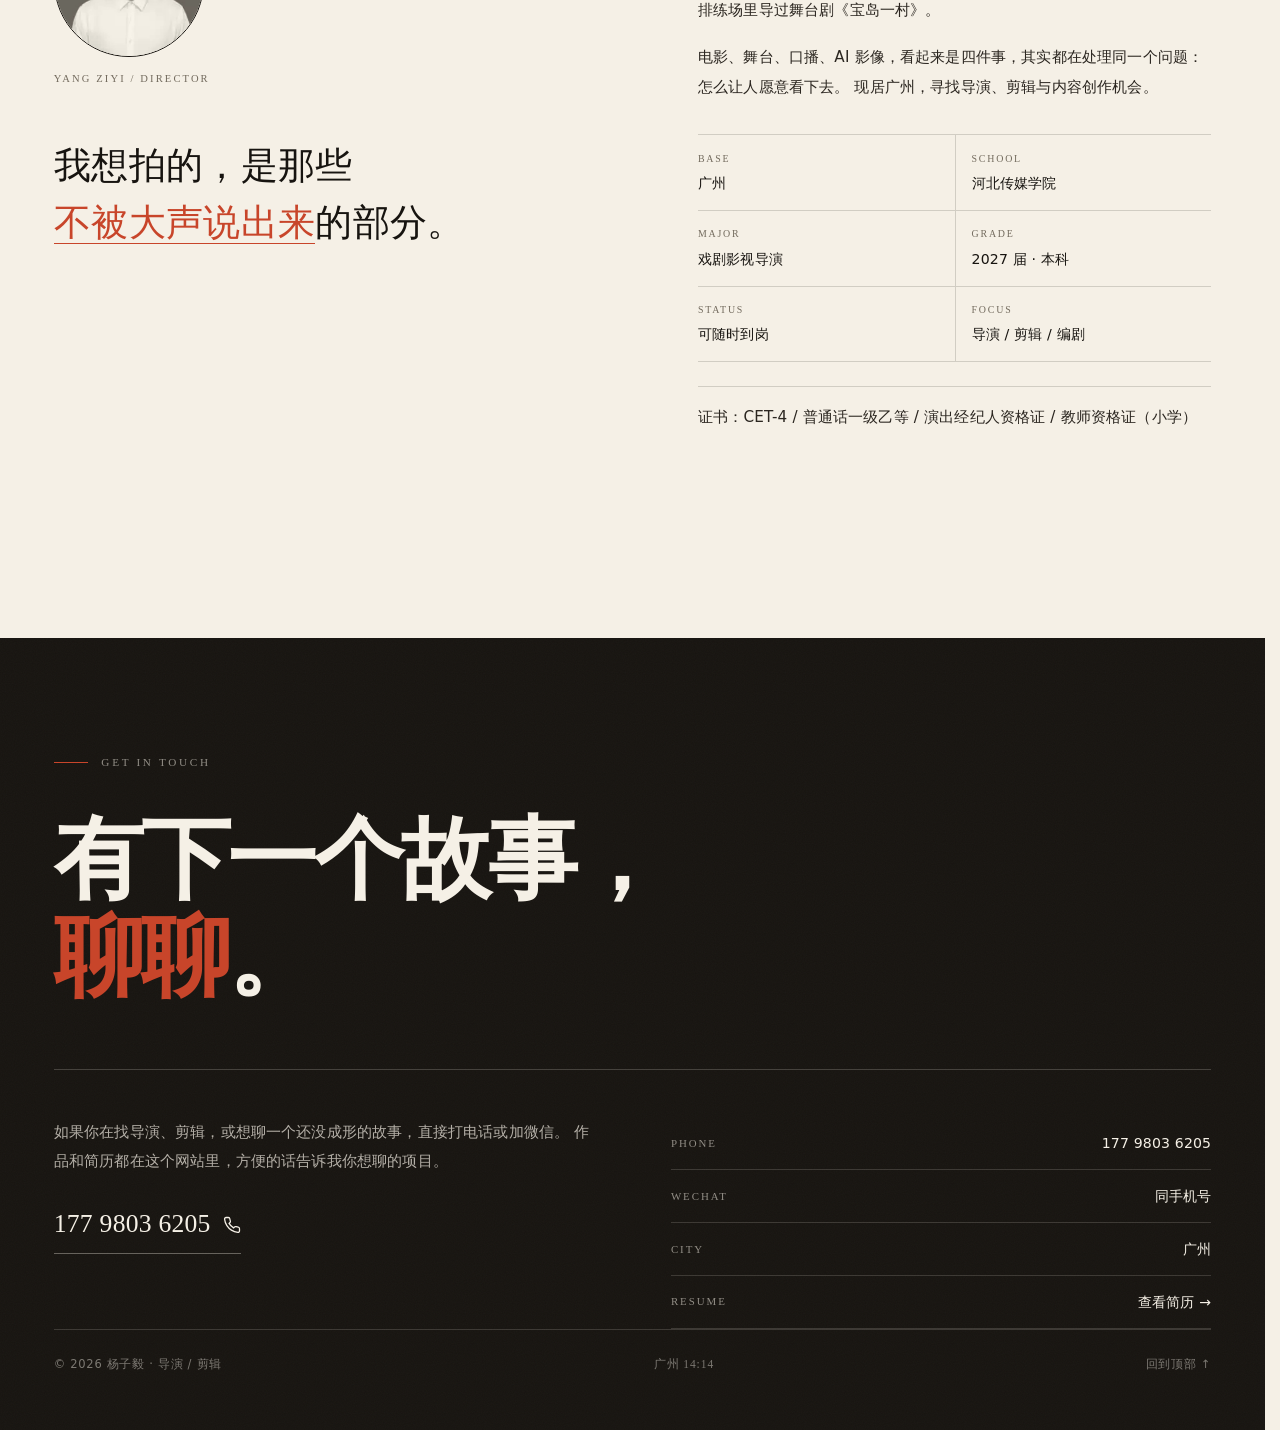
==== commit 97f5b5a8: "更新作品集站点" ====
--- a/index.html
+++ b/index.html
@@ -651,7 +651,7 @@
             <div class="fact"><dt>Focus</dt><dd>导演 / 剪辑 / 编剧</dd></div>
           </dl>
           <p class="cert-line">
-            证书：CET-6 / 普通话一级乙等 / 演出经纪人资格证 / 教师资格证（小学）
+            证书：CET-4 / 普通话一级乙等 / 演出经纪人资格证 / 教师资格证（小学）
           </p>
         </div>
       </div>
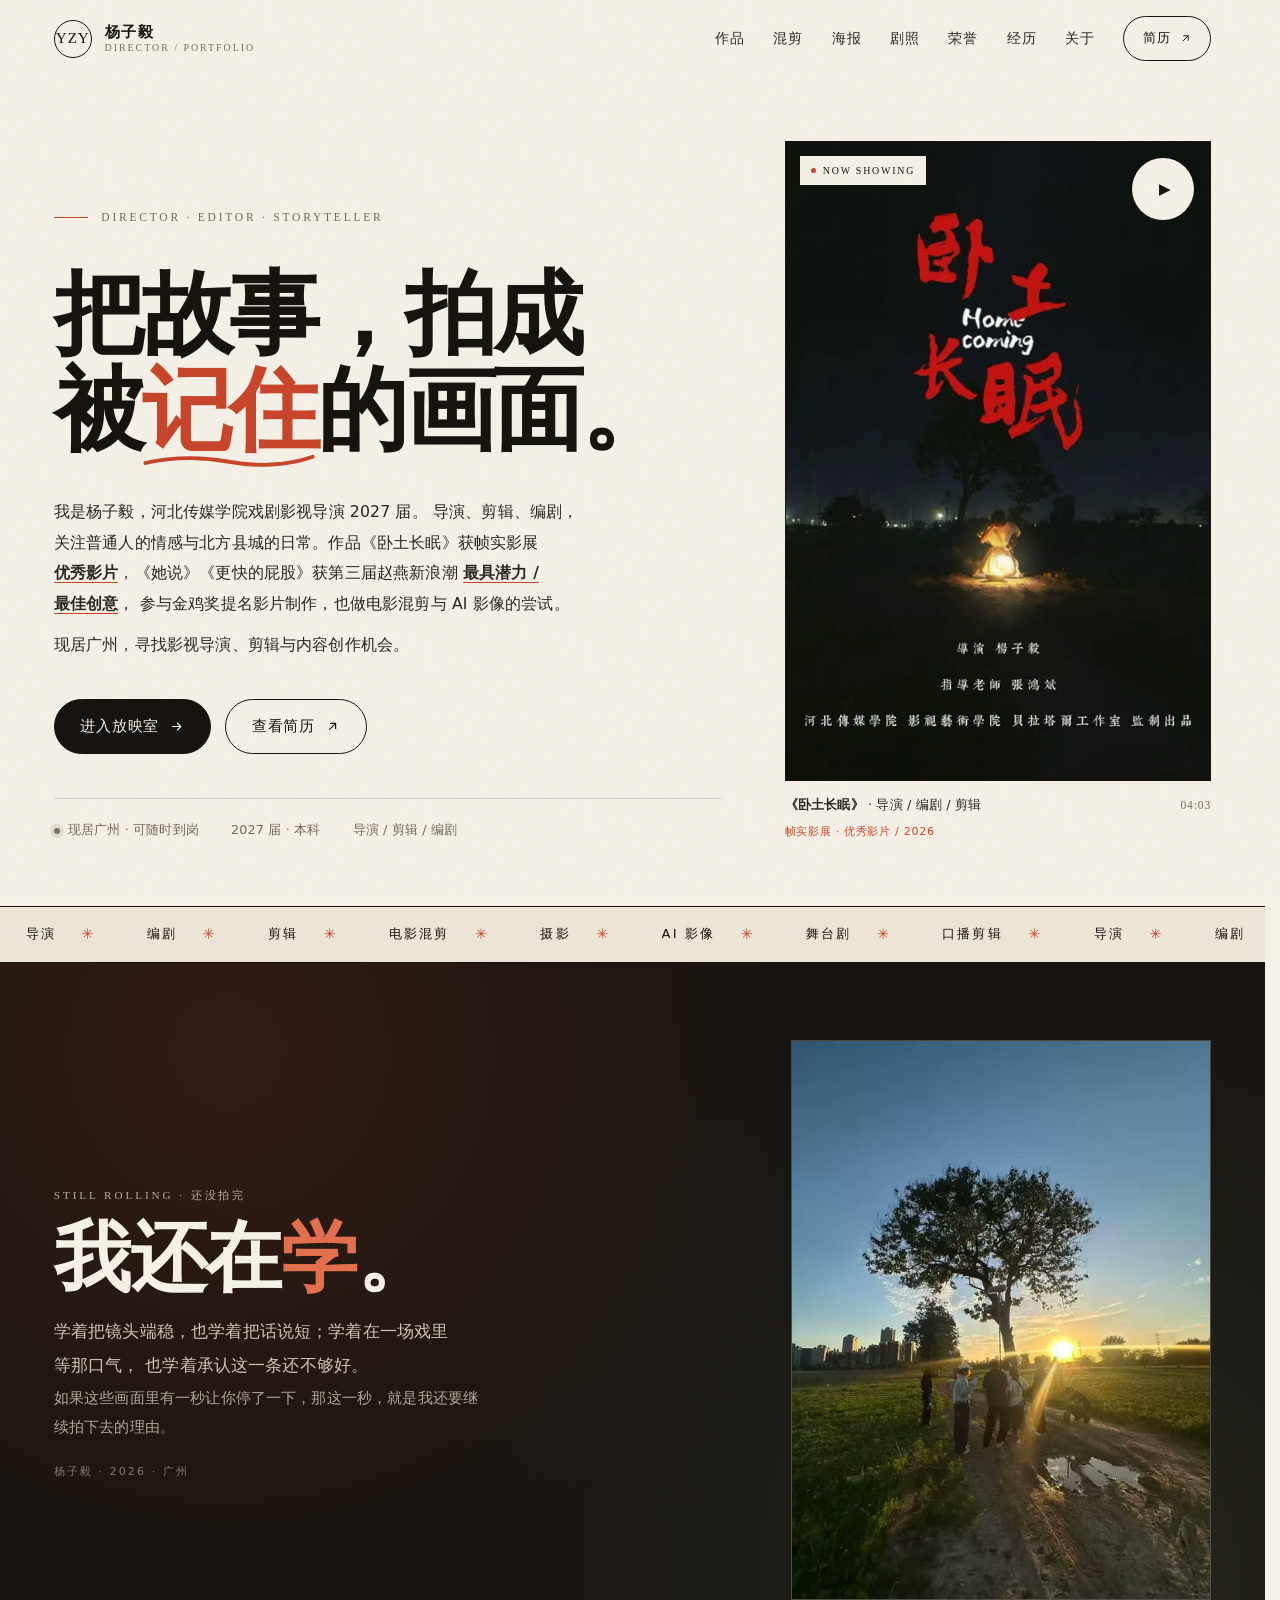
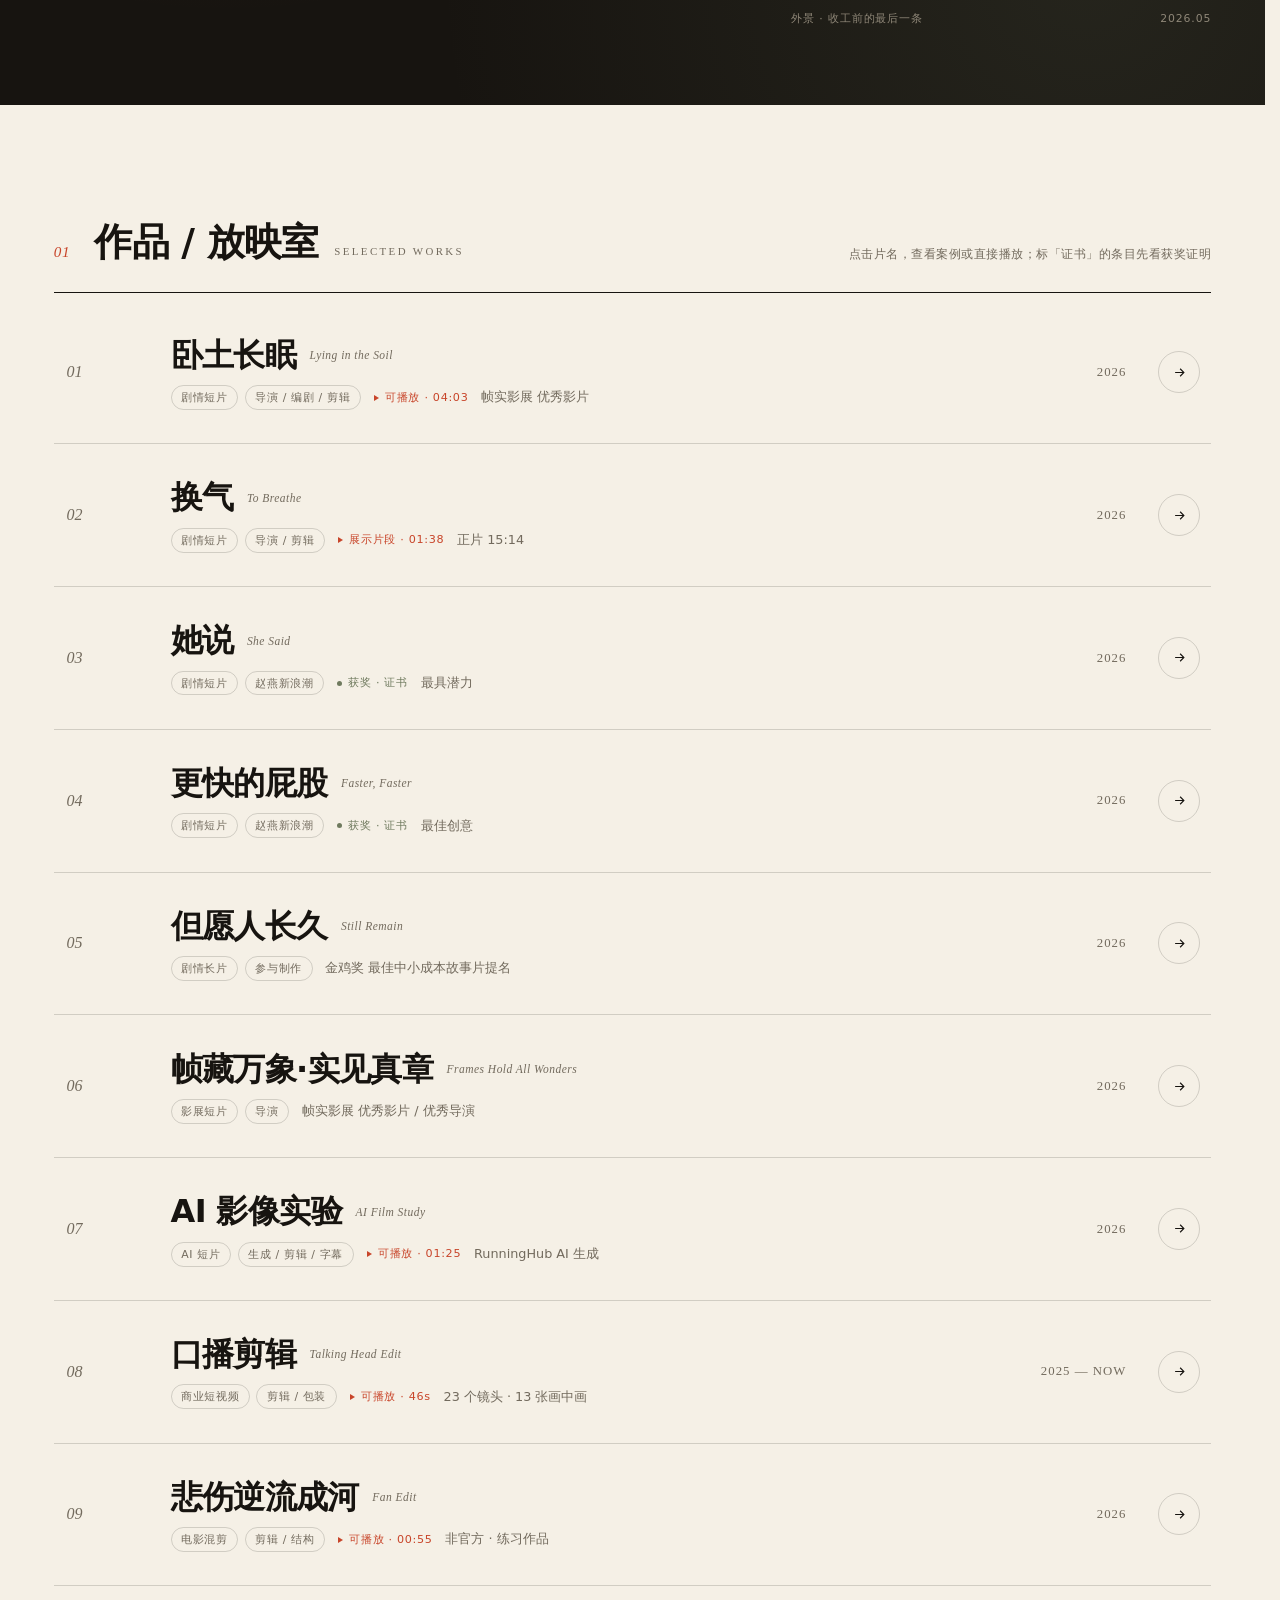
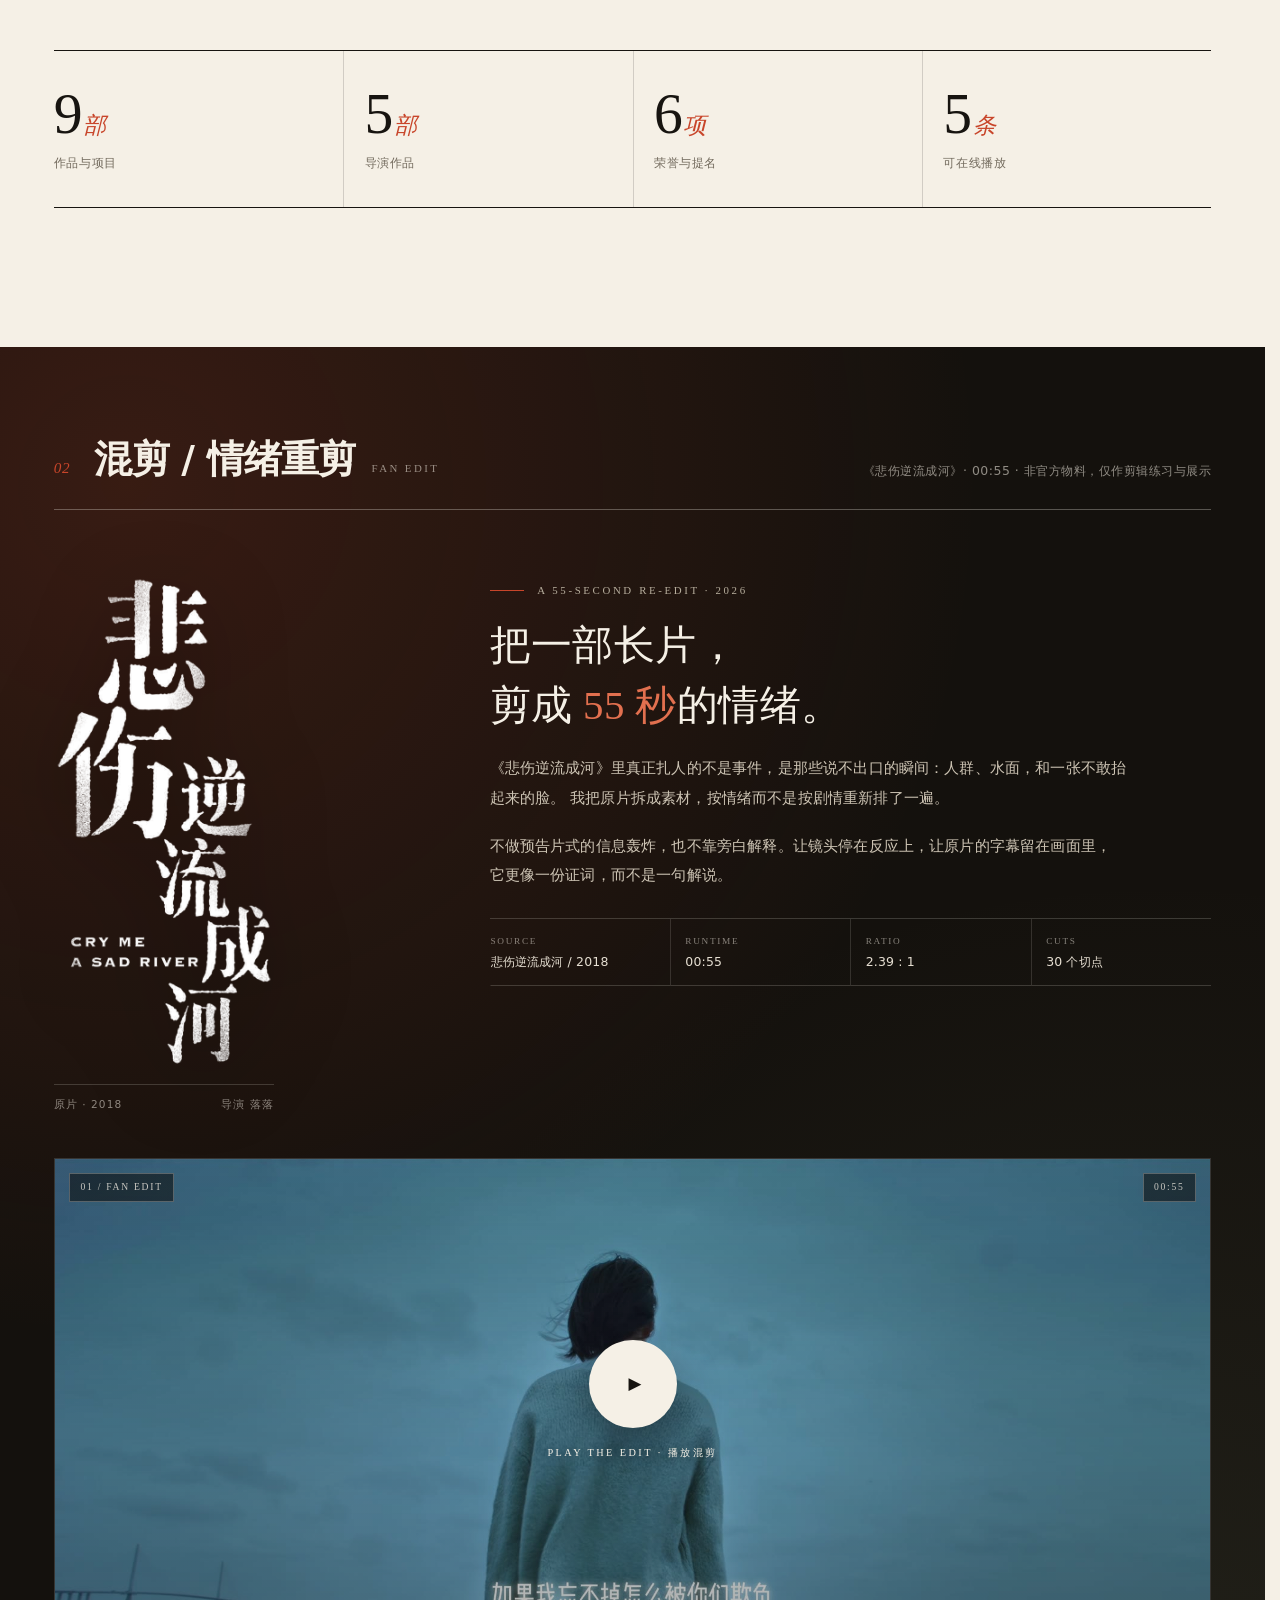
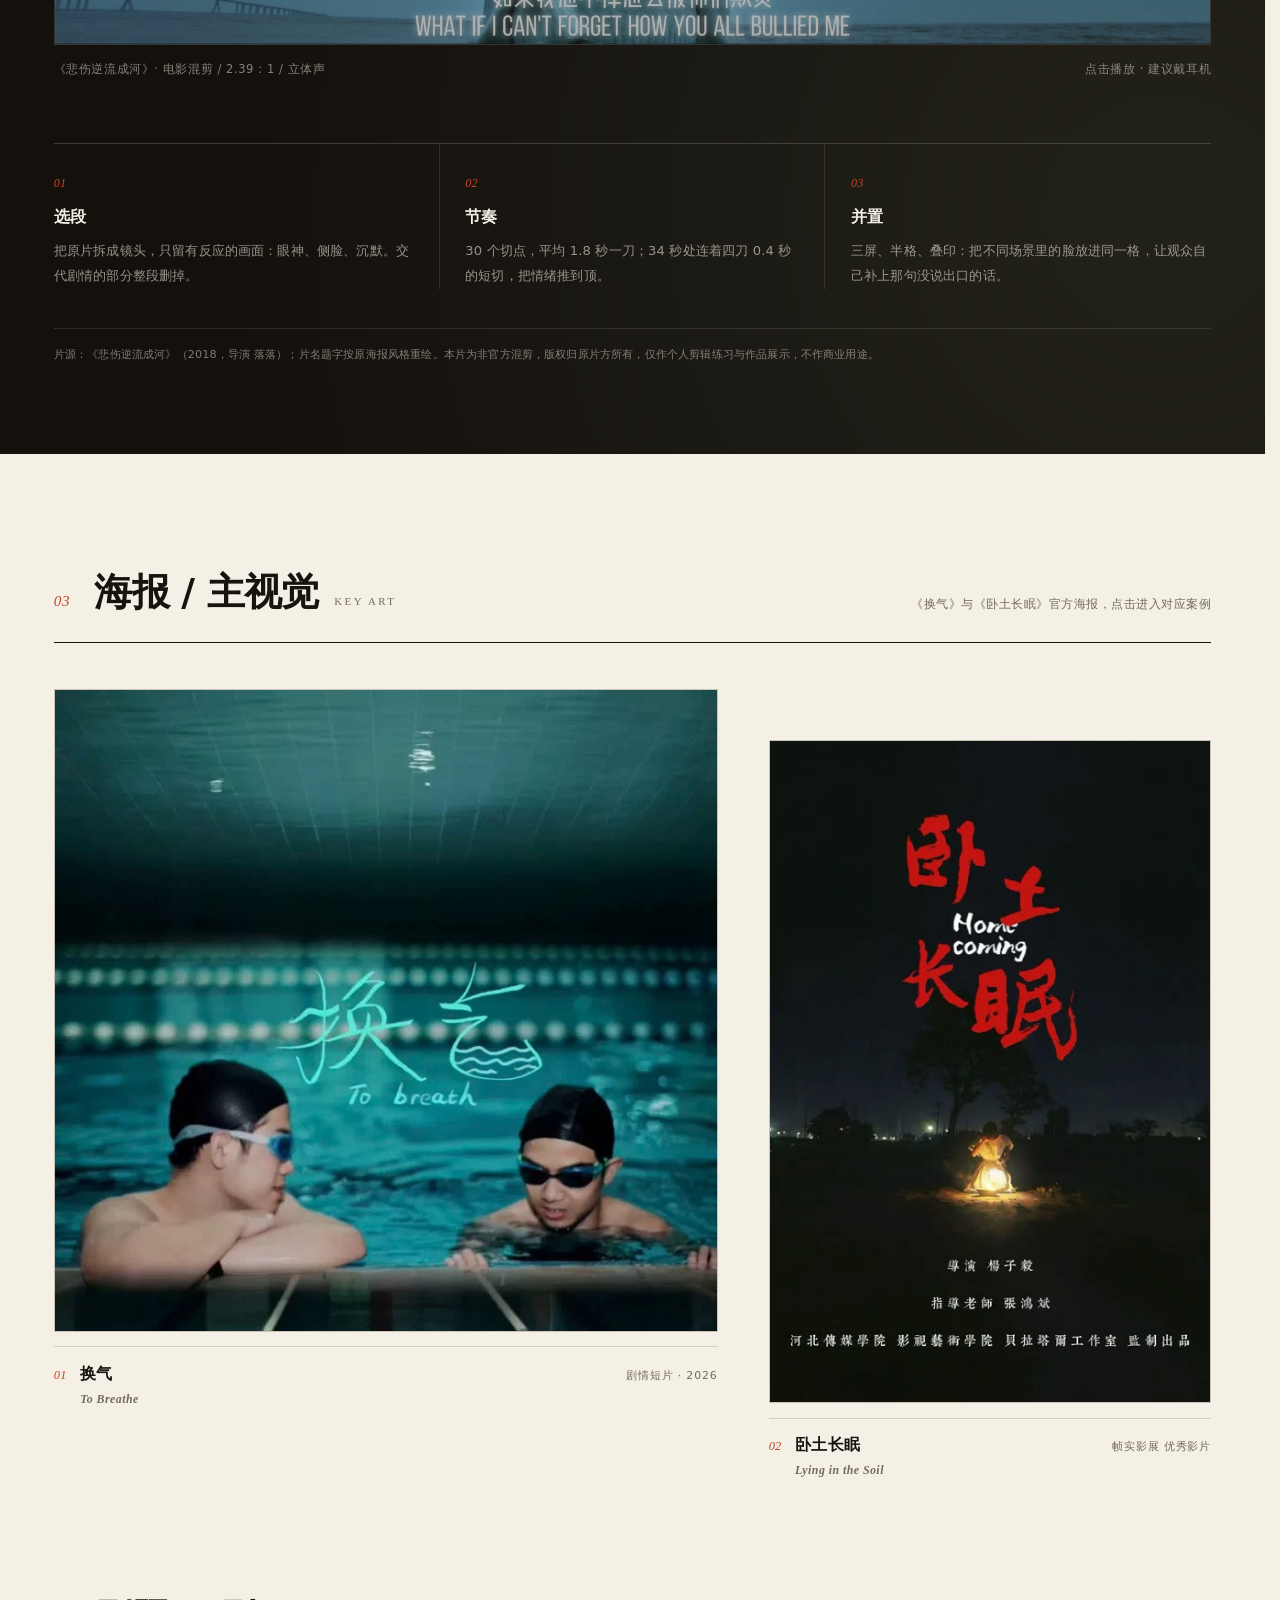
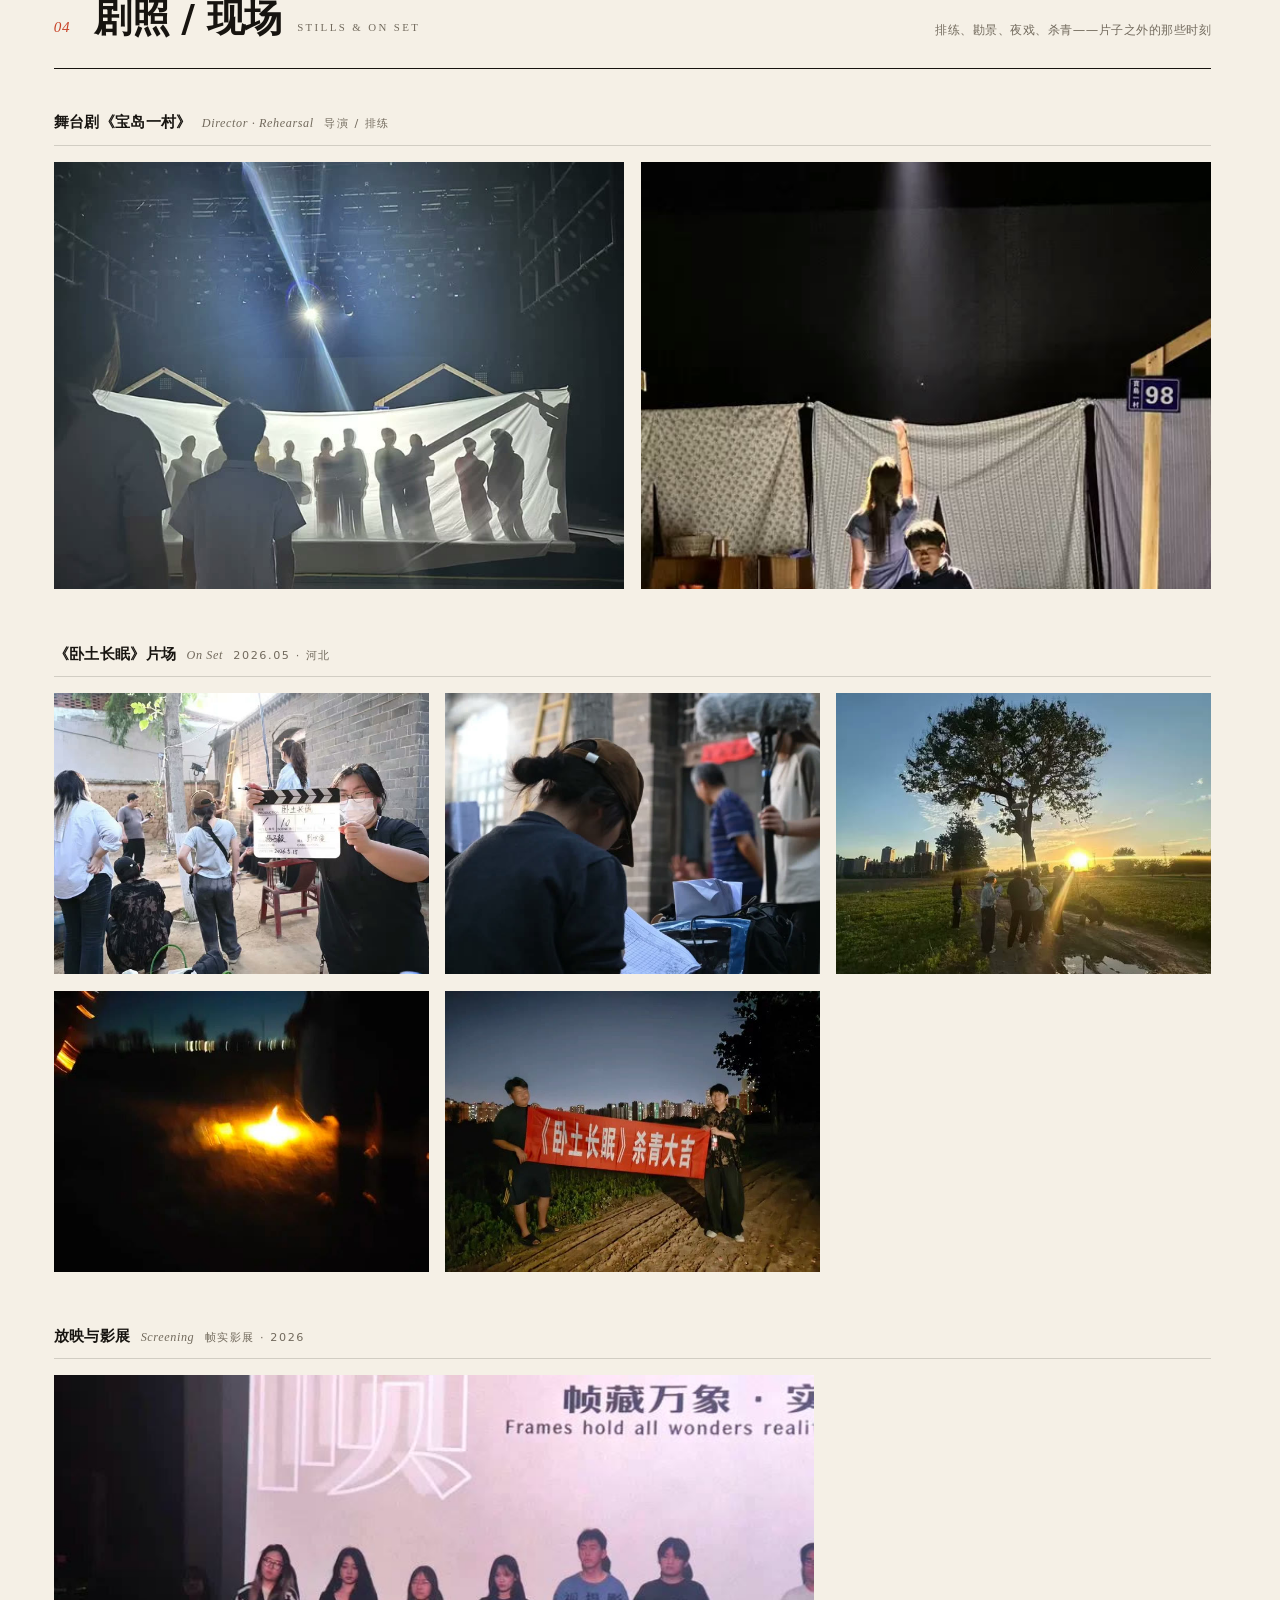
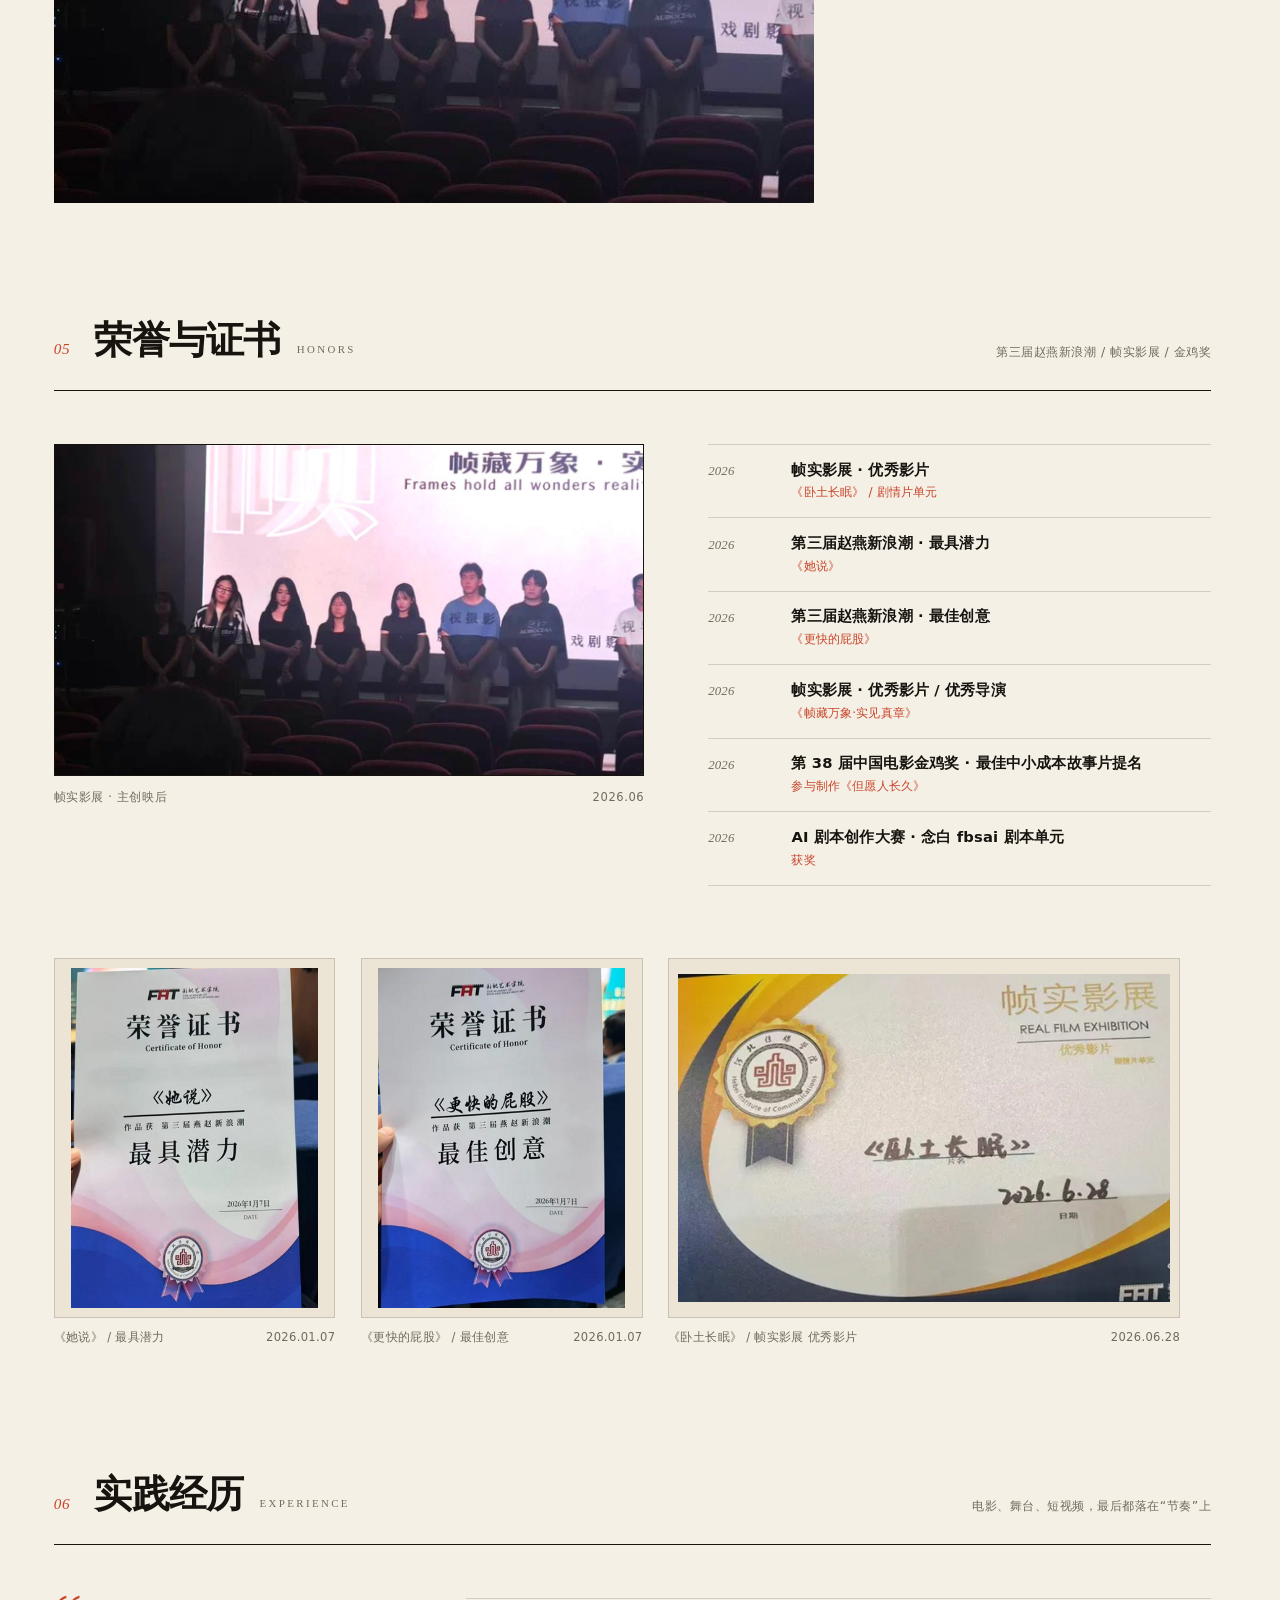
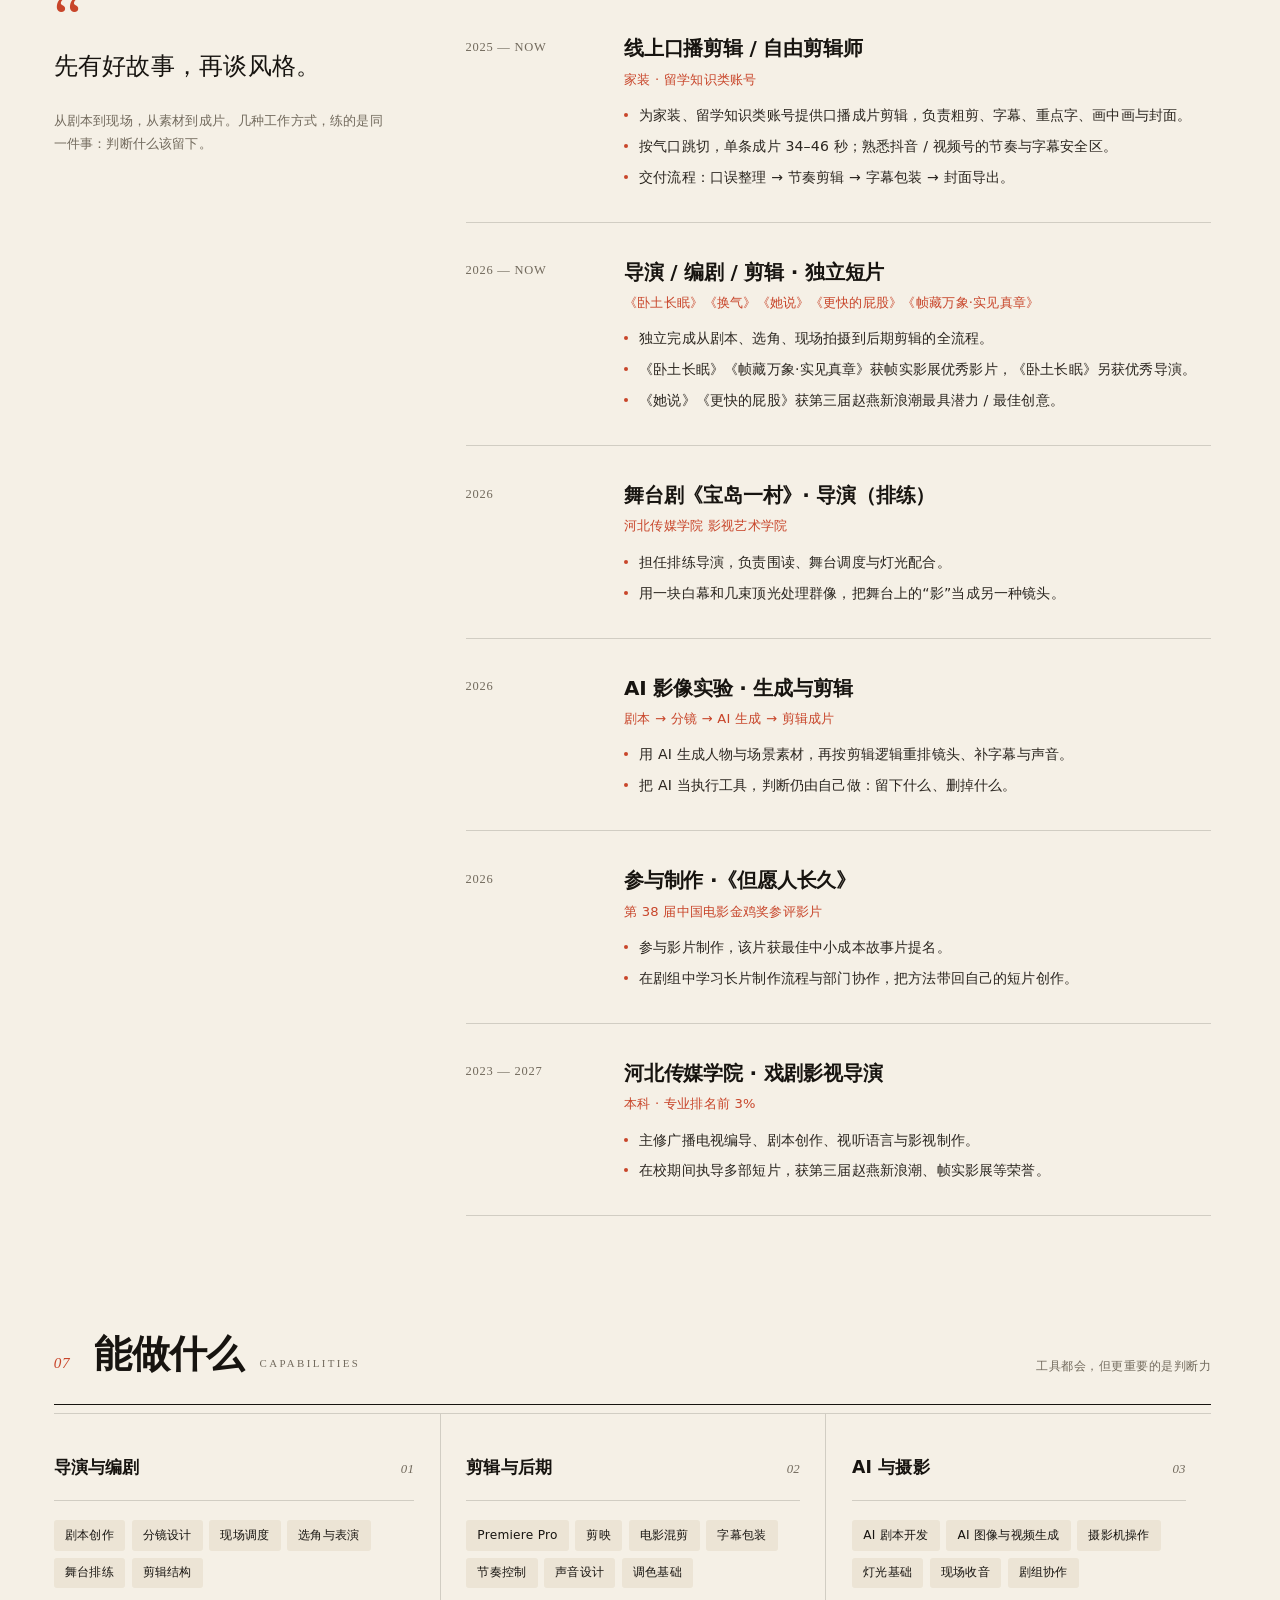
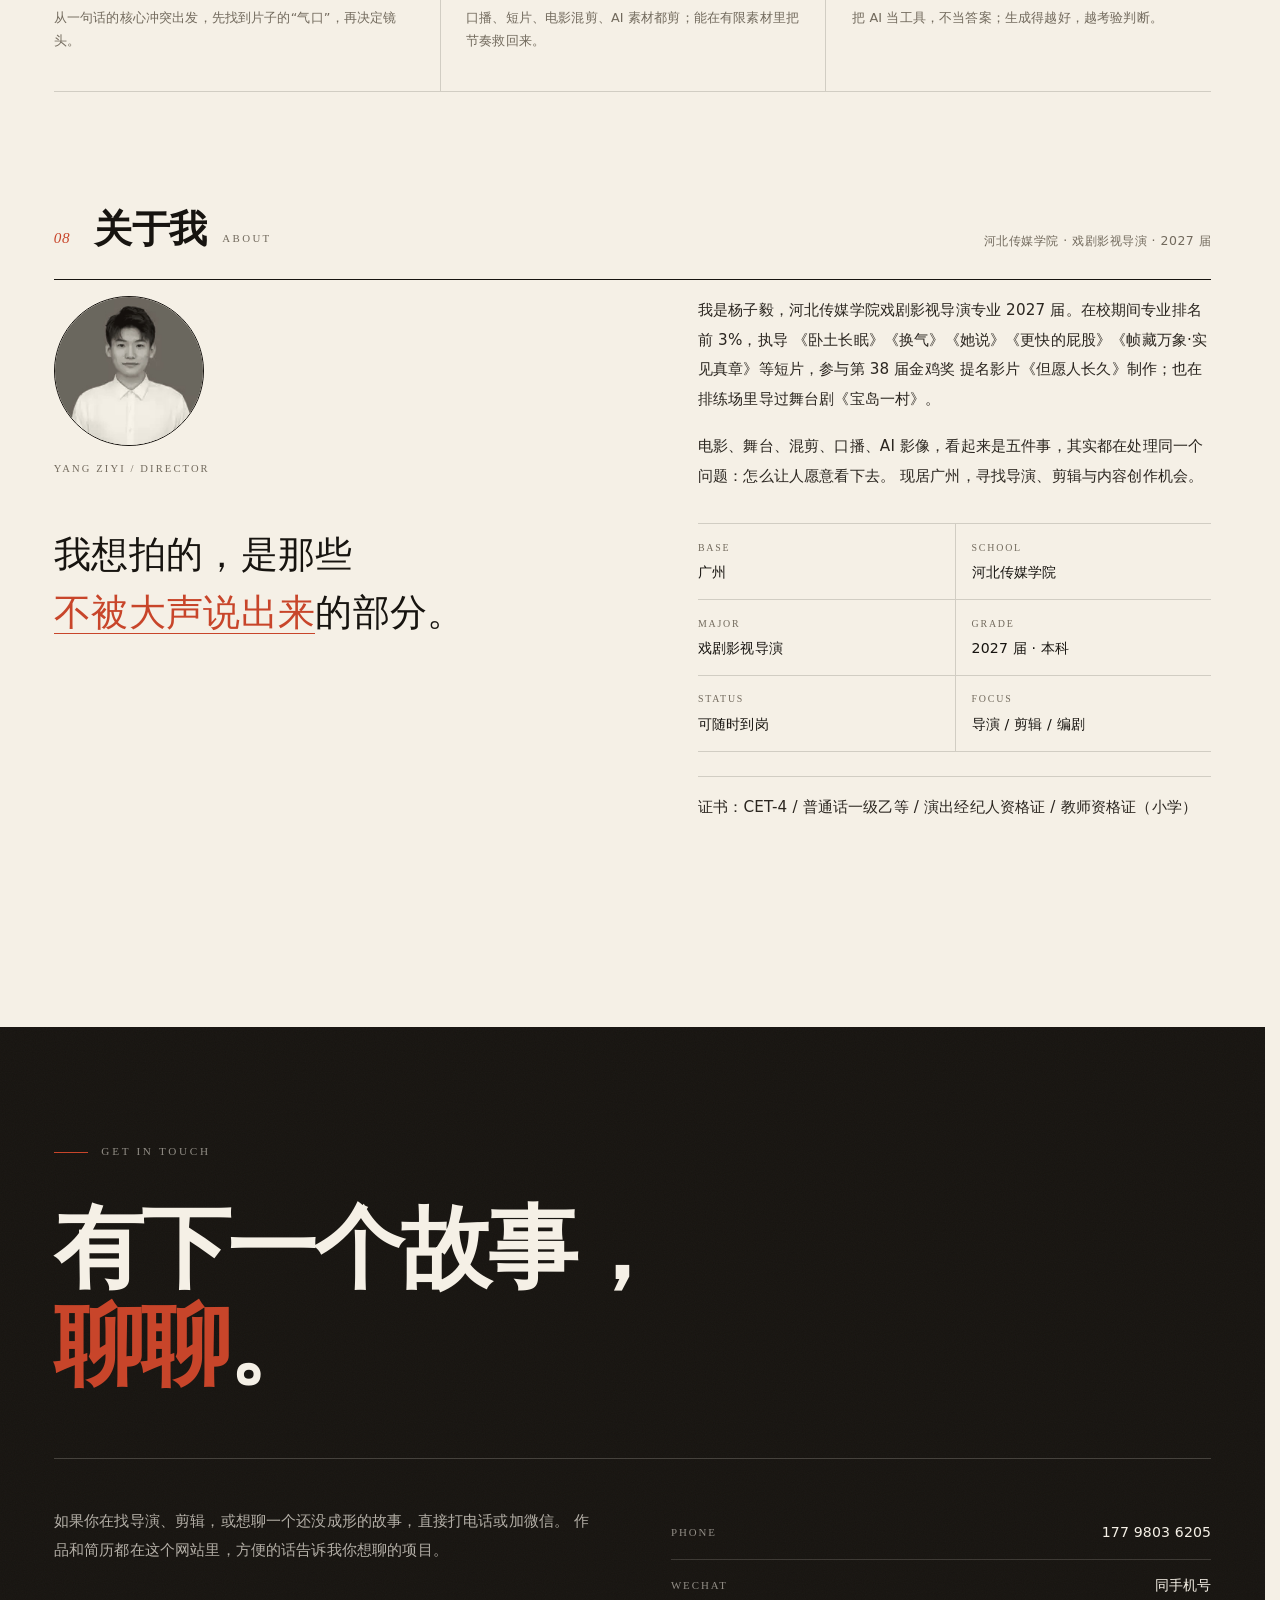
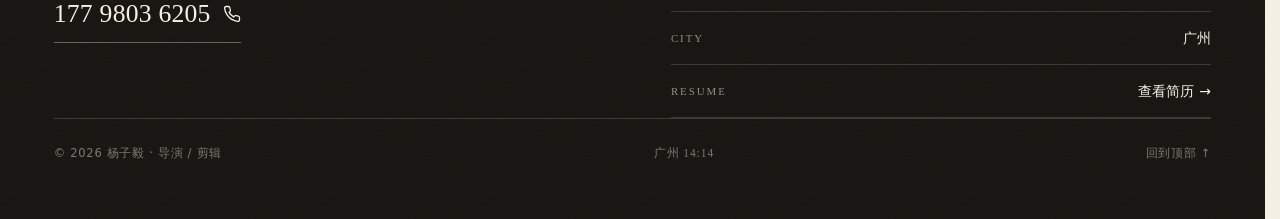
==== commit d78ae2d1: "更新作品集站点" ====
--- a/index.html
+++ b/index.html
@@ -4,7 +4,7 @@
   <meta charset="utf-8">
   <meta name="viewport" content="width=device-width, initial-scale=1">
   <title>杨子毅 · 导演 / 剪辑作品集</title>
-  <meta name="description" content="杨子毅，河北传媒学院戏剧影视导演 2027 届。导演、剪辑、编剧，作品《卧土长眠》获帧实影展优秀影片，《她说》《更快的屁股》获第三届赵燕新浪潮最具潜力 / 最佳创意，参与第 38 届金鸡奖提名影片制作，并以 AI 生成影像拓展新的表达。">
+  <meta name="description" content="杨子毅，河北传媒学院戏剧影视导演 2027 届。导演、剪辑、编剧，作品《卧土长眠》获帧实影展优秀影片，《她说》《更快的屁股》获第三届赵燕新浪潮最具潜力 / 最佳创意，参与第 38 届金鸡奖提名影片制作，也做电影混剪与 AI 生成影像，用重剪和生成拓展新的表达。">
   <meta name="theme-color" content="#f5f0e6">
   <link rel="icon" href="assets/img/favicon.svg" type="image/svg+xml">
   <link rel="stylesheet" href="assets/css/style.css">
@@ -34,6 +34,7 @@
       </a>
       <nav class="nav" aria-label="主导航">
         <a class="nav__link" href="#works">作品</a>
+        <a class="nav__link" href="#fanedit">混剪</a>
         <a class="nav__link" href="#posters">海报</a>
         <a class="nav__link" href="#stills">剧照</a>
         <a class="nav__link" href="#honors">荣誉</a>
@@ -60,7 +61,8 @@
           导演、剪辑、<span class="keep">编剧</span>，关注普通人的情感与北方县城的日常。作品《卧土长眠》获帧实影展
           <strong><span class="keep">优秀影片</span></strong>，《她说》《更快的屁股》获第三届赵燕新浪潮
           <strong><span class="keep">最具潜力</span> / <span class="keep">最佳创意</span></strong>，
-          参与<span class="keep">金鸡奖</span>提名<span class="keep">影片制作</span>，也用 <span class="keep">AI</span> 生成影像做新的尝试。
+          参与<span class="keep">金鸡奖</span>提名<span class="keep">影片制作</span>，也做<span class="keep">电影混剪</span>与
+          <span class="keep">AI</span> 影像的尝试。
         </p>
         <p class="hero__lead hero__lead--tight reveal" data-delay="2">
           现居广州，寻找影视导演、剪辑与内容创作机会。
@@ -102,6 +104,7 @@
           <span class="marquee__item">导演</span>
           <span class="marquee__item">编剧</span>
           <span class="marquee__item">剪辑</span>
+          <span class="marquee__item">电影混剪</span>
           <span class="marquee__item">摄影</span>
           <span class="marquee__item">AI 影像</span>
           <span class="marquee__item">舞台剧</span>
@@ -111,6 +114,7 @@
           <span class="marquee__item">导演</span>
           <span class="marquee__item">编剧</span>
           <span class="marquee__item">剪辑</span>
+          <span class="marquee__item">电影混剪</span>
           <span class="marquee__item">摄影</span>
           <span class="marquee__item">AI 影像</span>
           <span class="marquee__item">舞台剧</span>
@@ -280,11 +284,27 @@
             <svg viewBox="0 0 24 24" fill="none" stroke="currentColor" stroke-width="1.8"><path d="M5 12h14M13 6l6 6-6 6"/></svg>
           </span>
         </button>
+
+        <button class="work" type="button" data-dialog="case-9" data-preview="assets/img/poster-sadriver.jpg">
+          <span class="work__index">09</span>
+          <span class="work__body">
+            <span class="work__title">悲伤逆流成河 <small>Fan Edit</small></span>
+            <span class="work__meta">
+              <span class="work__tags"><span>电影混剪</span><span>剪辑 / 结构</span></span>
+              <span class="work__play">可播放 · 00:55</span>
+              <span>非官方 · 练习作品</span>
+            </span>
+          </span>
+          <span class="work__year">2026</span>
+          <span class="work__arrow" aria-hidden="true">
+            <svg viewBox="0 0 24 24" fill="none" stroke="currentColor" stroke-width="1.8"><path d="M5 12h14M13 6l6 6-6 6"/></svg>
+          </span>
+        </button>
       </div>
 
       <div class="stats">
         <div class="stat">
-          <div class="stat__num">8<i>部</i></div>
+          <div class="stat__num">9<i>部</i></div>
           <div class="stat__label">作品与项目</div>
         </div>
         <div class="stat">
@@ -296,16 +316,99 @@
           <div class="stat__label">荣誉与提名</div>
         </div>
         <div class="stat">
-          <div class="stat__num">4<i>条</i></div>
+          <div class="stat__num">5<i>条</i></div>
           <div class="stat__label">可在线播放</div>
         </div>
       </div>
     </section>
 
-    <!-- ============ 02 海报 ============ -->
+    <!-- ============ 02 混剪 ============ -->
+    <section class="screenroom" id="fanedit" aria-labelledby="fanedit-title">
+      <div class="shell">
+        <div class="section__head">
+          <span class="section__num">02</span>
+          <div class="section__titles">
+            <h2 class="section__title" id="fanedit-title">混剪 / 情绪重剪</h2>
+            <span class="section__en">Fan Edit</span>
+          </div>
+          <span class="section__note">《悲伤逆流成河》· 00:55 · 非官方物料，仅作剪辑练习与展示</span>
+        </div>
+
+        <div class="reel">
+          <figure class="reel__title">
+            <img src="assets/img/sadriver-title-white.png" alt="《悲伤逆流成河》竖排花体片名" width="487" height="1093" loading="lazy">
+            <figcaption><span>原片 · 2018</span><span>导演 落落</span></figcaption>
+          </figure>
+
+          <div class="reel__copy">
+            <p class="reel__eyebrow">A 55-second re-edit · 2026</p>
+            <h3 class="reel__headline">把一部长片，<br>剪成 <em>55 秒</em>的情绪。</h3>
+            <p class="reel__text">
+              《悲伤逆流成河》里真正扎人的不是事件，是那些说不出口的瞬间：人群、水面，和一张不敢抬起来的脸。
+              我把原片拆成素材，按情绪而不是按剧情重新排了一遍。
+            </p>
+            <p class="reel__text">
+              不做预告片式的信息轰炸，也不靠旁白解释。让镜头停在反应上，让原片的字幕留在画面里，
+              它更像一份证词，而不是一句解说。
+            </p>
+            <dl class="reel__facts">
+              <div><dt>Source</dt><dd>悲伤逆流成河 / 2018</dd></div>
+              <div><dt>Runtime</dt><dd>00:55</dd></div>
+              <div><dt>Ratio</dt><dd>2.39 : 1</dd></div>
+              <div><dt>Cuts</dt><dd>30 个切点</dd></div>
+            </dl>
+          </div>
+        </div>
+
+        <figure class="screen">
+          <div class="screen__frame" data-screen>
+            <video class="screen__video" preload="none" playsinline width="1920" height="808" tabindex="0"
+                   aria-label="《悲伤逆流成河》电影混剪，时长 55 秒"
+                   poster="assets/img/poster-sadriver.jpg">
+              <source src="assets/video/sad-river.mp4" type="video/mp4">
+              你的浏览器不支持 HTML5 视频，可<a href="assets/video/sad-river.mp4">下载观看</a>。
+            </video>
+            <button class="screen__play" type="button" data-screen-play>
+              <span class="screen__play-icon" aria-hidden="true">▶</span>
+              <span class="screen__play-label"><span class="screen__play-en">Play the Edit · </span>播放混剪</span>
+            </button>
+            <span class="screen__tag">01 / Fan Edit</span>
+            <span class="screen__time">00:55</span>
+          </div>
+          <figcaption class="screen__cap">
+            <span>《悲伤逆流成河》· 电影混剪 / 2.39 : 1 / 立体声</span>
+            <span>点击播放 · 建议戴耳机</span>
+          </figcaption>
+        </figure>
+
+        <ol class="reel-notes">
+          <li>
+            <span class="reel-notes__num">01</span>
+            <h4>选段</h4>
+            <p>把原片拆成镜头，只留有反应的画面：眼神、侧脸、沉默。交代剧情的部分整段删掉。</p>
+          </li>
+          <li>
+            <span class="reel-notes__num">02</span>
+            <h4>节奏</h4>
+            <p>30 个切点，平均 1.8 秒一刀；34 秒处连着四刀 0.4 秒的短切，把情绪推到顶。</p>
+          </li>
+          <li>
+            <span class="reel-notes__num">03</span>
+            <h4>并置</h4>
+            <p>三屏、半格、叠印：把不同场景里的脸放进同一格，让观众自己补上那句没说出口的话。</p>
+          </li>
+        </ol>
+
+        <p class="reel__credit">
+          片源：《悲伤逆流成河》（2018，导演 落落）；片名题字按原海报风格重绘。本片为非官方混剪，版权归原片方所有，仅作个人剪辑练习与作品展示，不作商业用途。
+        </p>
+      </div>
+    </section>
+
+    <!-- ============ 03 海报 ============ -->
     <section class="section shell" id="posters">
       <div class="section__head">
-        <span class="section__num">02</span>
+        <span class="section__num">03</span>
         <div class="section__titles">
           <h2 class="section__title">海报 / 主视觉</h2>
           <span class="section__en">Key Art</span>
@@ -341,7 +444,7 @@
     <!-- ============ 03 剧照 ============ -->
     <section class="section shell" id="stills">
       <div class="section__head">
-        <span class="section__num">03</span>
+        <span class="section__num">04</span>
         <div class="section__titles">
           <h2 class="section__title">剧照 / 现场</h2>
           <span class="section__en">Stills &amp; On Set</span>
@@ -397,7 +500,7 @@
     <!-- ============ 04 荣誉 ============ -->
     <section class="section shell" id="honors">
       <div class="section__head">
-        <span class="section__num">04</span>
+        <span class="section__num">05</span>
         <div class="section__titles">
           <h2 class="section__title">荣誉与证书</h2>
           <span class="section__en">Honors</span>
@@ -458,7 +561,7 @@
     <!-- ============ 05 经历 ============ -->
     <section class="section shell" id="experience">
       <div class="section__head">
-        <span class="section__num">05</span>
+        <span class="section__num">06</span>
         <div class="section__titles">
           <h2 class="section__title">实践经历</h2>
           <span class="section__en">Experience</span>
@@ -565,7 +668,7 @@
     <!-- ============ 06 能力 ============ -->
     <section class="section shell" id="skills">
       <div class="section__head">
-        <span class="section__num">06</span>
+        <span class="section__num">07</span>
         <div class="section__titles">
           <h2 class="section__title">能做什么</h2>
           <span class="section__en">Capabilities</span>
@@ -592,10 +695,10 @@
             <span class="skill__idx">02</span>
           </div>
           <div class="skill__list">
-            <span>Premiere Pro</span><span>剪映</span><span>字幕包装</span>
+            <span>Premiere Pro</span><span>剪映</span><span>电影混剪</span><span>字幕包装</span>
             <span>节奏控制</span><span>声音设计</span><span>调色基础</span>
           </div>
-          <p class="skill__note">口播、短片、AI 素材都剪；能在有限素材里把节奏救回来。</p>
+          <p class="skill__note">口播、短片、电影混剪、AI 素材都剪；能在有限素材里把节奏救回来。</p>
         </article>
 
         <article class="skill">
@@ -615,7 +718,7 @@
     <!-- ============ 07 关于 ============ -->
     <section class="section shell" id="about">
       <div class="section__head">
-        <span class="section__num">07</span>
+        <span class="section__num">08</span>
         <div class="section__titles">
           <h2 class="section__title">关于我</h2>
           <span class="section__en">About</span>
@@ -639,7 +742,7 @@
             提名影片《但愿人长久》制作；也在排练场里导过舞台剧《宝岛一村》。
           </p>
           <p>
-            电影、舞台、口播、AI 影像，看起来是四件事，其实都在处理同一个问题：怎么让人愿意看下去。
+            电影、舞台、混剪、口播、AI 影像，看起来是五件事，其实都在处理同一个问题：怎么让人愿意看下去。
             现居广州，寻找导演、剪辑与内容创作机会。
           </p>
           <dl class="facts">
@@ -740,7 +843,7 @@
         <p>拍完才明白，克制比煽情更难。下一次我会更早确定演员的走位和光位，把现场时间留给表演。</p>
       </div>
       <div class="case__foot">
-        <span>案例 01 / 08</span>
+        <span>案例 01 / 09</span>
         <button class="btn btn--ghost" type="button" data-close>关闭案例</button>
       </div>
     </div>
@@ -768,13 +871,15 @@
       </dl>
       <div class="case__section">
         <h4>背景</h4>
-        <p>
-          《换气》是一部 15 分钟的剧情短片，也是我目前做过最长的一部。片名来自游泳时那个最简单的动作——
-          一口一口，才游得下去。片子在水面和一间旧屋子之间来回，安静的部分比台词多。
-        </p>
-        <p>
-          这里放的是 <b>01:38 的片段</b>，不是完整正片；15 分钟的正片可按需另外发送。
-        </p>
+        <div>
+          <p>
+            《换气》是一部 15 分钟的剧情短片，也是我目前做过最长的一部。片名来自游泳时那个最简单的动作——
+            一口一口，才游得下去。片子在水面和一间旧屋子之间来回，安静的部分比台词多。
+          </p>
+          <p>
+            这里放的是 <b>01:38 的片段</b>，不是完整正片；15 分钟的正片可按需另外发送。
+          </p>
+        </div>
       </div>
       <div class="case__section">
         <h4>我做了什么</h4>
@@ -795,7 +900,7 @@
         <p>15 分钟最难的是让观众愿意等。下一次会把前 3 分钟再收紧一点，把力气留给中段。</p>
       </div>
       <div class="case__foot">
-        <span>案例 02 / 08</span>
+        <span>案例 02 / 09</span>
         <button class="btn btn--ghost" type="button" data-close>关闭案例</button>
       </div>
     </div>
@@ -830,7 +935,7 @@
         </ul>
       </div>
       <div class="case__foot">
-        <span>案例 03 / 08</span>
+        <span>案例 03 / 09</span>
         <button class="btn btn--ghost" type="button" data-close>关闭案例</button>
       </div>
     </div>
@@ -869,7 +974,7 @@
         <p>类型片的外壳，日常的内核。快不是目的，快是为了让观众来不及走神。</p>
       </div>
       <div class="case__foot">
-        <span>案例 04 / 08</span>
+        <span>案例 04 / 09</span>
         <button class="btn btn--ghost" type="button" data-close>关闭案例</button>
       </div>
     </div>
@@ -912,7 +1017,7 @@
         <p>短片可以靠直觉，长片必须靠系统。这是我这一年最重要的收获。</p>
       </div>
       <div class="case__foot">
-        <span>案例 05 / 08</span>
+        <span>案例 05 / 09</span>
         <button class="btn btn--ghost" type="button" data-close>关闭案例</button>
       </div>
     </div>
@@ -955,7 +1060,7 @@
         <p>拍群像最难的是让每个人都在画面里有位置，而不是排排站。</p>
       </div>
       <div class="case__foot">
-        <span>案例 06 / 08</span>
+        <span>案例 06 / 09</span>
         <button class="btn btn--ghost" type="button" data-close>关闭案例</button>
       </div>
     </div>
@@ -1007,7 +1112,7 @@
         <p>生成的素材越像样，剪辑的判断越重要——因为观众不会因为它是 AI 就降低要求。</p>
       </div>
       <div class="case__foot">
-        <span>案例 07 / 08</span>
+        <span>案例 07 / 09</span>
         <button class="btn btn--ghost" type="button" data-close>关闭案例</button>
       </div>
     </div>
@@ -1055,7 +1160,63 @@
         <p>口播剪辑不是加字幕，是替观众管理注意力。下一次会把卡片出现的位置再统一一点。</p>
       </div>
       <div class="case__foot">
-        <span>案例 08 / 08</span>
+        <span>案例 08 / 09</span>
+        <button class="btn btn--ghost" type="button" data-close>关闭案例</button>
+      </div>
+    </div>
+  </dialog>
+
+  <!-- ============ case 09 · 混剪 ============ -->
+  <dialog class="case" id="case-9" aria-labelledby="case-9-title">
+    <button class="case__close" type="button" data-close aria-label="关闭案例">
+      <svg viewBox="0 0 24 24" fill="none" stroke="currentColor" stroke-width="1.6"><path d="m6 6 12 12M18 6 6 18"/></svg>
+    </button>
+    <div class="case__video case__video--wide">
+      <video controls preload="metadata" playsinline poster="assets/img/poster-sadriver.jpg">
+        <source src="assets/video/sad-river.mp4" type="video/mp4">
+        你的浏览器不支持 HTML5 视频，可<a href="assets/video/sad-river.mp4">下载观看</a>。
+      </video>
+    </div>
+    <p class="case__video-note">电影混剪 · 00:55 · 2.39 : 1 · 原片《悲伤逆流成河》(2018)</p>
+    <div class="case__body">
+      <p class="case__kicker">Case 09 · Fan Edit</p>
+      <h3 class="case__title" id="case-9-title">悲伤逆流成河：把一部长片剪成 55 秒</h3>
+      <dl class="case__meta">
+        <div><dt>角色</dt><dd>剪辑 / 结构</dd></div>
+        <div><dt>年份</dt><dd>2026</dd></div>
+        <div><dt>片长</dt><dd>00:55</dd></div>
+        <div><dt>画幅</dt><dd>2.39 : 1</dd></div>
+      </dl>
+      <div class="case__section">
+        <h4>背景</h4>
+        <div>
+          <p>
+            这是一支以《悲伤逆流成河》（2018）为素材的非官方混剪，也是我对「情绪剪辑」的一次练习：
+            不再复述剧情，而是把原片里那些沉默、被注视、被推开的瞬间挑出来，重新排成一条 55 秒的情绪线。
+          </p>
+          <p>片源版权归原片方所有，这里只作个人剪辑练习与作品展示，不作商业用途。</p>
+        </div>
+      </div>
+      <div class="case__section">
+        <h4>我做了什么</h4>
+        <ul>
+          <li>把原片拆成镜头素材，按「情绪强弱」而不是剧情顺序重新分组。</li>
+          <li>全片 30 个切点，平均 1.8 秒一刀；34 秒处用连续四刀 0.4 秒的短切把压迫感推到顶。</li>
+          <li>用三屏、半格与叠印把不同场景的脸并置，保留原片的双语字幕作为「证词」。</li>
+          <li>统一 2.39 : 1 画幅，让不同场次的素材收在同一条情绪线里。</li>
+        </ul>
+      </div>
+      <div class="case__results">
+        <div class="case__result"><b>00:55</b><span>成片时长</span></div>
+        <div class="case__result"><b>30</b><span>个切点 / 1.8 秒一刀</span></div>
+        <div class="case__result"><b>2.39 : 1</b><span>画幅</span></div>
+      </div>
+      <div class="case__section">
+        <h4>复盘</h4>
+        <p>混剪最难的不是找到好看的镜头，是敢删。下一次会把中段的并置再收一点，让最后那一下更安静。</p>
+      </div>
+      <div class="case__foot">
+        <span>案例 09 / 09</span>
         <button class="btn btn--ghost" type="button" data-close>关闭案例</button>
       </div>
     </div>
--- a/assets/css/style.css
+++ b/assets/css/style.css
@@ -2561,3 +2561,434 @@
     font-size: 0.62rem;
   }
 }
+
+/* =========================================================
+   v4 · 混剪 / 情绪重剪（《悲伤逆流成河》）
+   ========================================================= */
+
+.screenroom {
+  position: relative;
+  margin-top: clamp(0.5rem, 2vw, 1.5rem);
+  padding-block: clamp(3.5rem, 7vw, 6.5rem);
+  background: #14110d;
+  color: var(--paper);
+  overflow: hidden;
+}
+
+.screenroom::before {
+  content: "";
+  position: absolute;
+  inset: 0;
+  pointer-events: none;
+  background:
+    radial-gradient(circle at 10% 8%, rgba(200, 69, 42, 0.2), transparent 44%),
+    radial-gradient(circle at 92% 86%, rgba(111, 122, 94, 0.16), transparent 50%);
+}
+
+.screenroom > .shell {
+  position: relative;
+}
+
+.screenroom .section__head {
+  border-bottom-color: rgba(245, 240, 230, 0.3);
+}
+
+.screenroom .section__en,
+.screenroom .section__note {
+  color: rgba(245, 240, 230, 0.55);
+}
+
+/* 片名 + 自述 */
+.reel {
+  display: grid;
+  grid-template-columns: minmax(0, 0.34fr) minmax(0, 0.66fr);
+  gap: clamp(2rem, 5vw, 5rem);
+  align-items: start;
+  padding-block: clamp(2.25rem, 4.5vw, 3.75rem) clamp(1.75rem, 3.5vw, 2.75rem);
+}
+
+.reel__title {
+  margin: 0;
+  max-width: 220px;
+}
+
+.reel__title img {
+  width: 100%;
+  height: auto;
+  filter: drop-shadow(0 20px 44px rgba(0, 0, 0, 0.45));
+}
+
+.reel__title figcaption {
+  display: flex;
+  justify-content: space-between;
+  gap: 0.75rem;
+  margin-top: 0.9rem;
+  padding-top: 0.65rem;
+  border-top: 1px solid rgba(245, 240, 230, 0.18);
+  font-size: 0.66rem;
+  letter-spacing: 0.1em;
+  color: rgba(245, 240, 230, 0.52);
+}
+
+.reel__copy {
+  padding-top: 0.35rem;
+}
+
+.reel__eyebrow {
+  display: flex;
+  align-items: center;
+  gap: 0.85rem;
+  font-family: var(--latin);
+  font-size: 0.68rem;
+  letter-spacing: 0.24em;
+  text-transform: uppercase;
+  color: #b7ae9d;
+}
+
+.reel__eyebrow::before {
+  content: "";
+  width: 34px;
+  height: 1px;
+  background: var(--accent);
+}
+
+.reel__headline {
+  max-width: 22em;
+  margin-top: 1rem;
+  font-family: var(--serif);
+  font-size: clamp(1.6rem, 3.2vw, 2.9rem);
+  font-weight: 500;
+  line-height: 1.45;
+  letter-spacing: 0.01em;
+  text-wrap: balance;
+}
+
+.reel__headline em {
+  font-style: normal;
+  color: #e2704f;
+}
+
+.reel__text {
+  max-width: 40rem;
+  margin-top: 1.15rem;
+  font-size: 0.92rem;
+  line-height: 2;
+  color: #cdc4b4;
+}
+
+.reel__facts {
+  display: grid;
+  grid-template-columns: repeat(4, minmax(0, 1fr));
+  margin: 1.8rem 0 0;
+  border-top: 1px solid rgba(245, 240, 230, 0.18);
+}
+
+.reel__facts div {
+  padding: 0.85rem 0.9rem 0.85rem 0;
+  border-bottom: 1px solid rgba(245, 240, 230, 0.18);
+  border-left: 1px solid transparent;
+}
+
+.reel__facts div + div {
+  padding-left: 0.9rem;
+  border-left-color: rgba(245, 240, 230, 0.14);
+}
+
+.reel__facts dt {
+  font-family: var(--latin);
+  font-size: 0.58rem;
+  letter-spacing: 0.18em;
+  text-transform: uppercase;
+  color: rgba(245, 240, 230, 0.5);
+}
+
+.reel__facts dd {
+  margin: 0.25rem 0 0;
+  font-size: 0.78rem;
+  line-height: 1.5;
+  color: #e6dfd2;
+}
+
+/* 放映屏 */
+.screen {
+  margin: 0;
+}
+
+.screen__frame {
+  position: relative;
+  aspect-ratio: 1920 / 808;
+  background: #000;
+  border: 1px solid rgba(245, 240, 230, 0.22);
+  overflow: hidden;
+}
+
+.screen__video {
+  display: block;
+  width: 100%;
+  height: 100%;
+  background: #000;
+  object-fit: cover;
+}
+
+.screen__play {
+  position: absolute;
+  inset: 0;
+  z-index: 2;
+  display: flex;
+  flex-direction: column;
+  align-items: center;
+  justify-content: center;
+  gap: 1rem;
+  width: 100%;
+  padding: 0;
+  border: 0;
+  background: linear-gradient(180deg, rgba(10, 9, 7, 0.04), rgba(10, 9, 7, 0.32));
+  color: var(--paper);
+  cursor: pointer;
+  transition: opacity 0.4s ease, visibility 0.4s ease;
+}
+
+.screen__play-icon {
+  display: grid;
+  place-items: center;
+  width: 88px;
+  height: 88px;
+  padding-left: 5px;
+  border-radius: 50%;
+  background: var(--paper);
+  color: var(--ink);
+  font-size: 1.05rem;
+  box-shadow: 0 18px 44px rgba(0, 0, 0, 0.4);
+  transition: transform 0.4s var(--ease), background 0.3s ease, color 0.3s ease;
+}
+
+.screen__play-label {
+  font-family: var(--latin);
+  font-size: 0.64rem;
+  letter-spacing: 0.24em;
+  text-transform: uppercase;
+  text-shadow: 0 1px 12px rgba(0, 0, 0, 0.5);
+}
+
+.screen__play:hover .screen__play-icon,
+.screen__play:focus-visible .screen__play-icon {
+  transform: scale(1.07);
+  background: var(--accent);
+  color: var(--paper);
+}
+
+.screen__frame.is-playing .screen__play {
+  opacity: 0;
+  visibility: hidden;
+  pointer-events: none;
+}
+
+.screen__tag,
+.screen__time {
+  position: absolute;
+  top: 0.9rem;
+  z-index: 1;
+  padding: 0.32rem 0.65rem;
+  border: 1px solid rgba(245, 240, 230, 0.3);
+  background: rgba(12, 10, 8, 0.55);
+  color: rgba(245, 240, 230, 0.85);
+  font-family: var(--latin);
+  font-size: 0.6rem;
+  letter-spacing: 0.18em;
+  text-transform: uppercase;
+  backdrop-filter: blur(6px);
+  -webkit-backdrop-filter: blur(6px);
+}
+
+.screen__tag {
+  left: 0.9rem;
+}
+
+.screen__time {
+  right: 0.9rem;
+}
+
+.screen__cap {
+  display: flex;
+  flex-wrap: wrap;
+  align-items: baseline;
+  justify-content: space-between;
+  gap: 0.5rem 1.5rem;
+  margin-top: 0.9rem;
+  font-size: 0.72rem;
+  letter-spacing: 0.05em;
+  color: rgba(245, 240, 230, 0.5);
+}
+
+/* 剪辑笔记 */
+.reel-notes {
+  display: grid;
+  grid-template-columns: repeat(3, minmax(0, 1fr));
+  margin: clamp(2.5rem, 5vw, 4rem) 0 0;
+  padding: 0;
+  list-style: none;
+  border-top: 1px solid rgba(245, 240, 230, 0.18);
+}
+
+.reel-notes li {
+  padding: 1.5rem 1.6rem 0 0;
+  border-right: 1px solid rgba(245, 240, 230, 0.12);
+}
+
+.reel-notes li + li {
+  padding-left: 1.6rem;
+}
+
+.reel-notes li:last-child {
+  padding-right: 0;
+  border-right: 0;
+}
+
+.reel-notes__num {
+  font-family: var(--latin);
+  font-style: italic;
+  font-size: 0.76rem;
+  color: var(--accent);
+}
+
+.reel-notes h4 {
+  margin-top: 0.45rem;
+  font-size: 1rem;
+  font-weight: 600;
+  letter-spacing: 0.02em;
+}
+
+.reel-notes p {
+  margin-top: 0.5rem;
+  font-size: 0.82rem;
+  line-height: 1.9;
+  color: rgba(245, 240, 230, 0.58);
+}
+
+.reel__credit {
+  margin-top: clamp(1.75rem, 3vw, 2.5rem);
+  padding-top: 1rem;
+  border-top: 1px solid rgba(245, 240, 230, 0.12);
+  font-size: 0.7rem;
+  line-height: 1.8;
+  color: rgba(245, 240, 230, 0.48);
+}
+
+/* 案例弹窗里的宽画幅视频 */
+.case__video--wide {
+  aspect-ratio: 1920 / 808;
+}
+
+/* 一个 case__section 里放多段正文时，保持段落间距（否则第二段会掉进左栏） */
+.case__section div > p + p {
+  margin-top: 0.9rem;
+}
+
+@media (max-width: 1080px) {
+  .reel {
+    grid-template-columns: minmax(0, 0.3fr) minmax(0, 0.7fr);
+    gap: clamp(1.5rem, 4vw, 3rem);
+  }
+
+  .reel__title {
+    max-width: 205px;
+  }
+
+  .reel__facts {
+    grid-template-columns: repeat(2, minmax(0, 1fr));
+  }
+
+  .reel__facts div:nth-child(3) {
+    padding-left: 0;
+    border-left-color: transparent;
+  }
+}
+
+@media (max-width: 860px) {
+  .reel {
+    grid-template-columns: minmax(0, 150px) minmax(0, 1fr);
+    gap: 2rem;
+    padding-block: 2rem;
+  }
+
+  .reel__title {
+    max-width: 150px;
+  }
+
+  .reel__headline {
+    margin-top: 0.85rem;
+  }
+
+  .screen__play-icon {
+    width: 68px;
+    height: 68px;
+  }
+
+  .reel-notes {
+    grid-template-columns: 1fr;
+  }
+
+  .reel-notes li,
+  .reel-notes li + li {
+    padding: 1.25rem 0;
+    border-right: 0;
+    border-bottom: 1px solid rgba(245, 240, 230, 0.12);
+  }
+
+  .reel-notes li:last-child {
+    border-bottom: 0;
+  }
+}
+
+@media (max-width: 640px) {
+  .reel {
+    grid-template-columns: 1fr;
+    gap: 1.75rem;
+  }
+
+  .reel__title {
+    max-width: 150px;
+  }
+
+  .screen__play {
+    gap: 0.55rem;
+  }
+
+  .screen__play-icon {
+    width: 48px;
+    height: 48px;
+    padding-left: 3px;
+    font-size: 0.8rem;
+  }
+
+  .screen__play-en {
+    display: none;
+  }
+
+  .screen__play-label {
+    font-size: 0.58rem;
+    letter-spacing: 0.22em;
+  }
+
+  .screen__tag,
+  .screen__time {
+    top: 0.55rem;
+    font-size: 0.52rem;
+  }
+
+  .screen__tag {
+    left: 0.55rem;
+  }
+
+  .screen__time {
+    right: 0.55rem;
+  }
+
+  .screen__cap {
+    font-size: 0.66rem;
+  }
+
+  .screenroom .section__note {
+    margin-top: -0.35rem;
+  }
+}
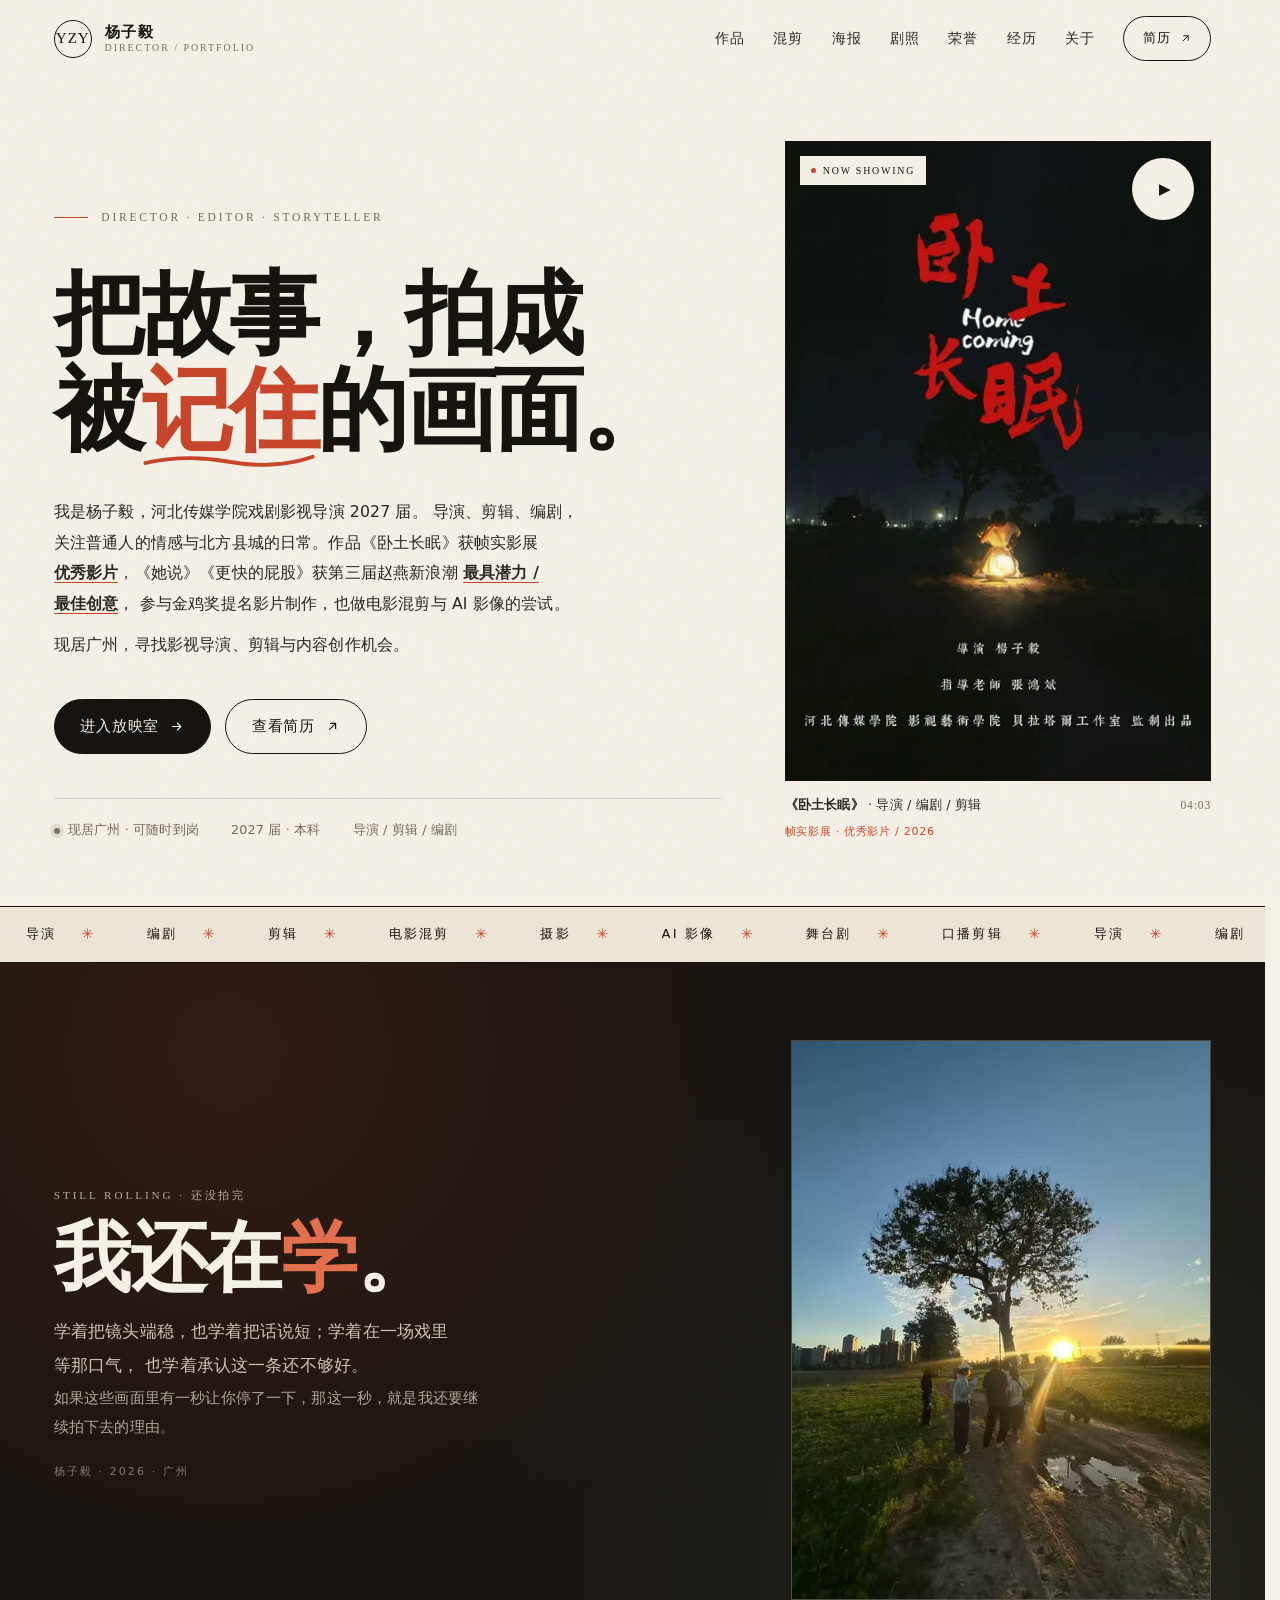
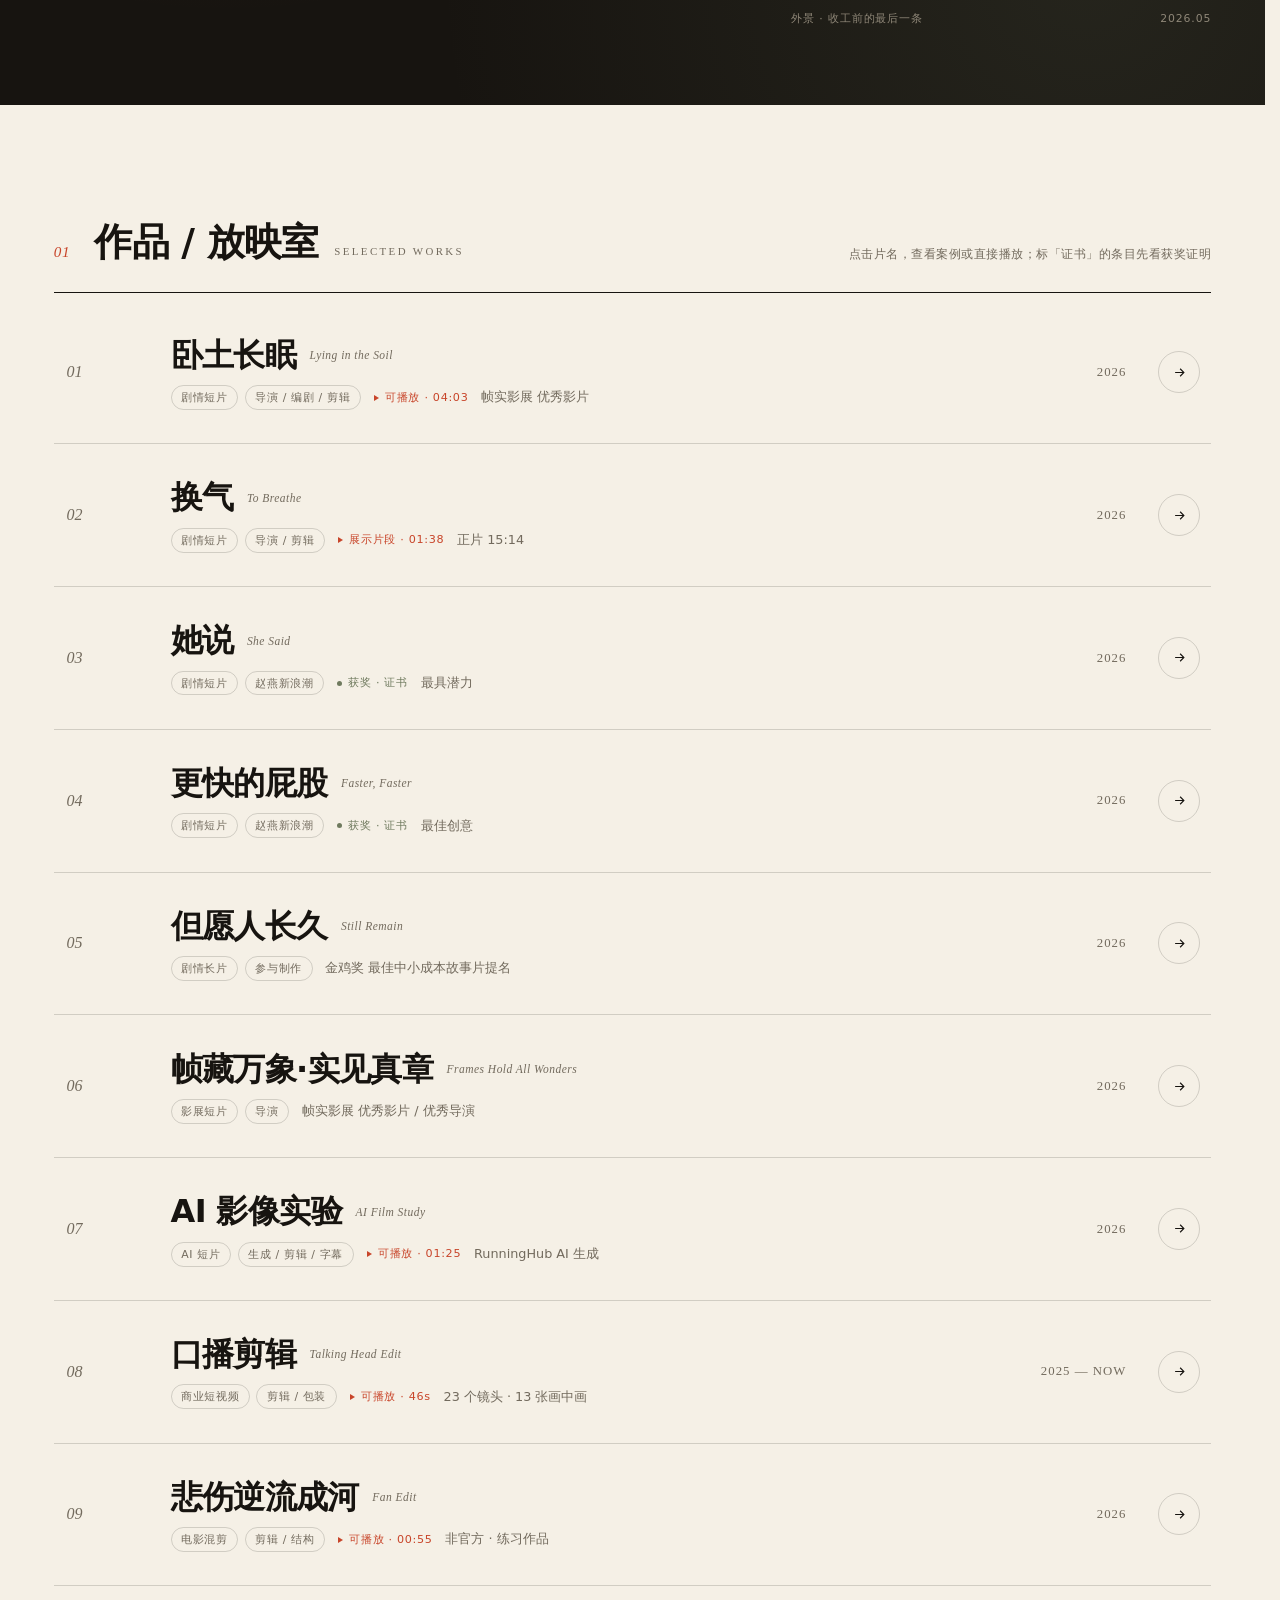
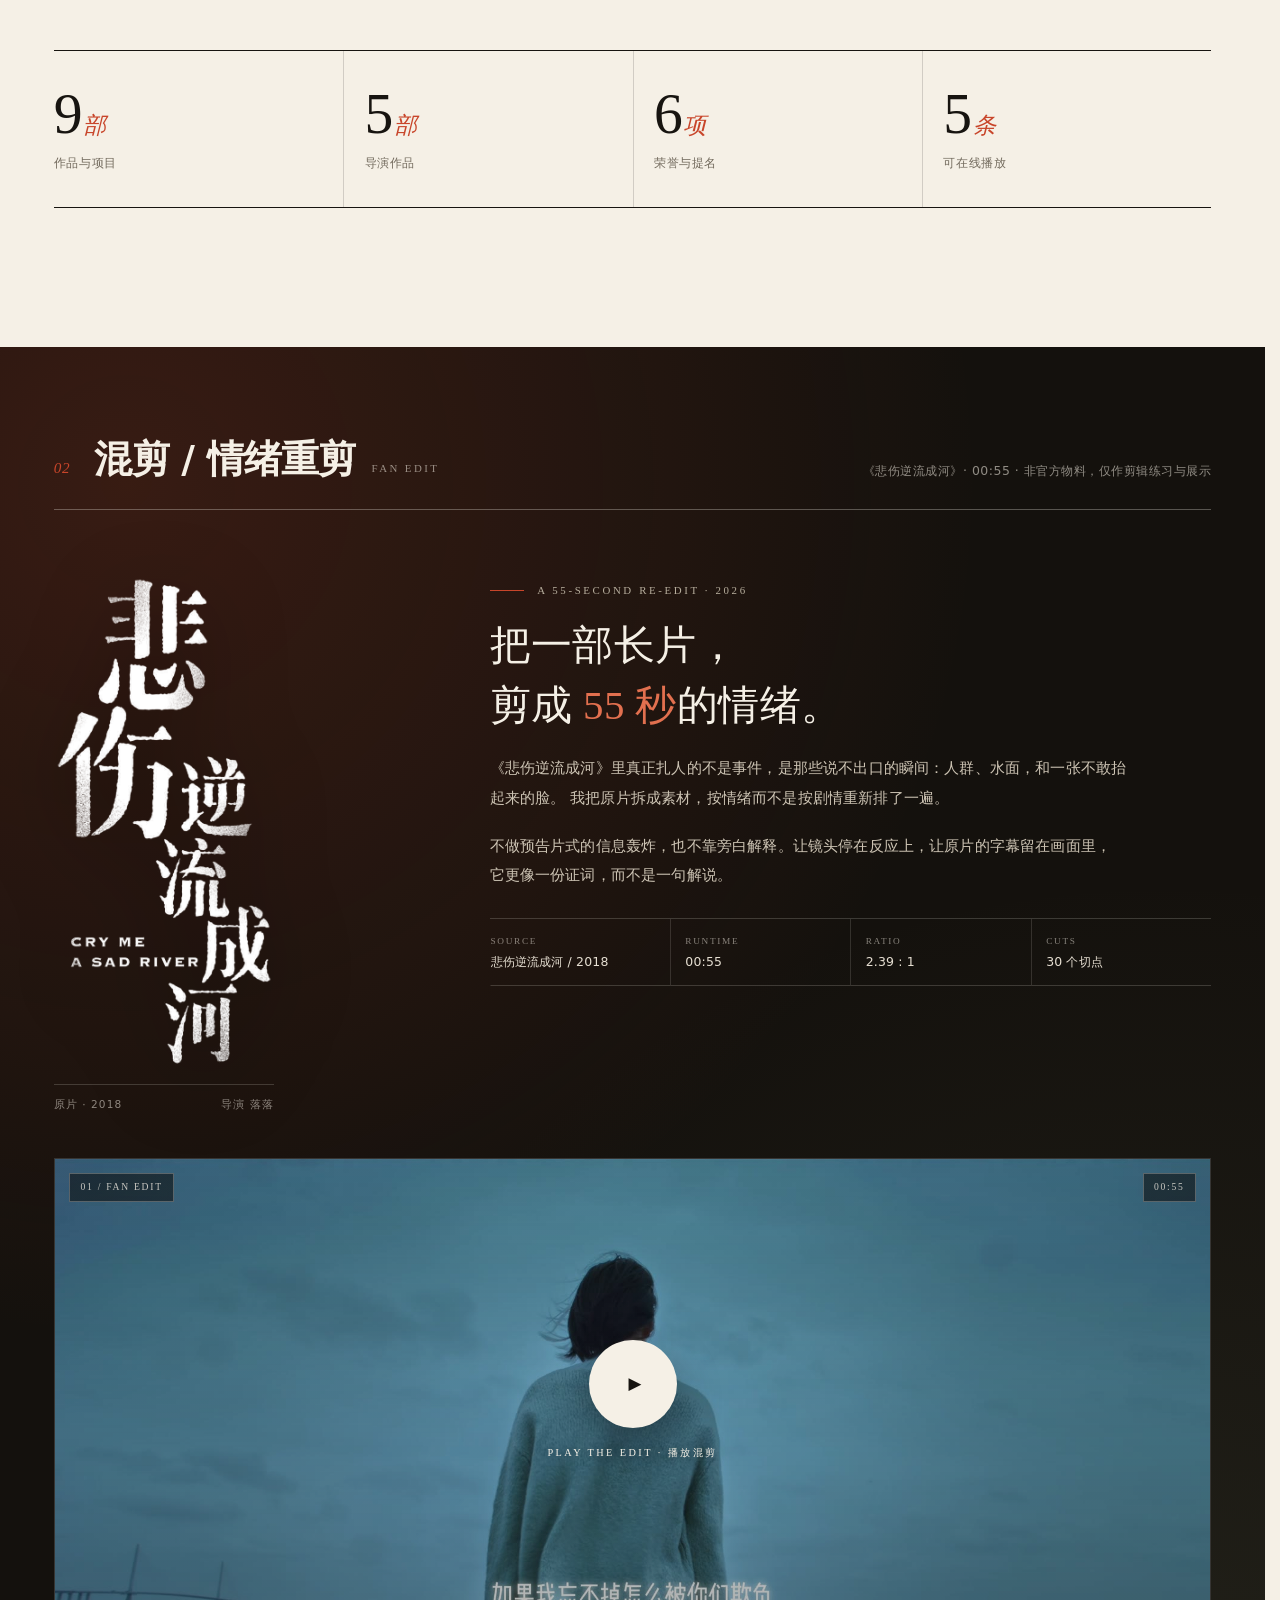
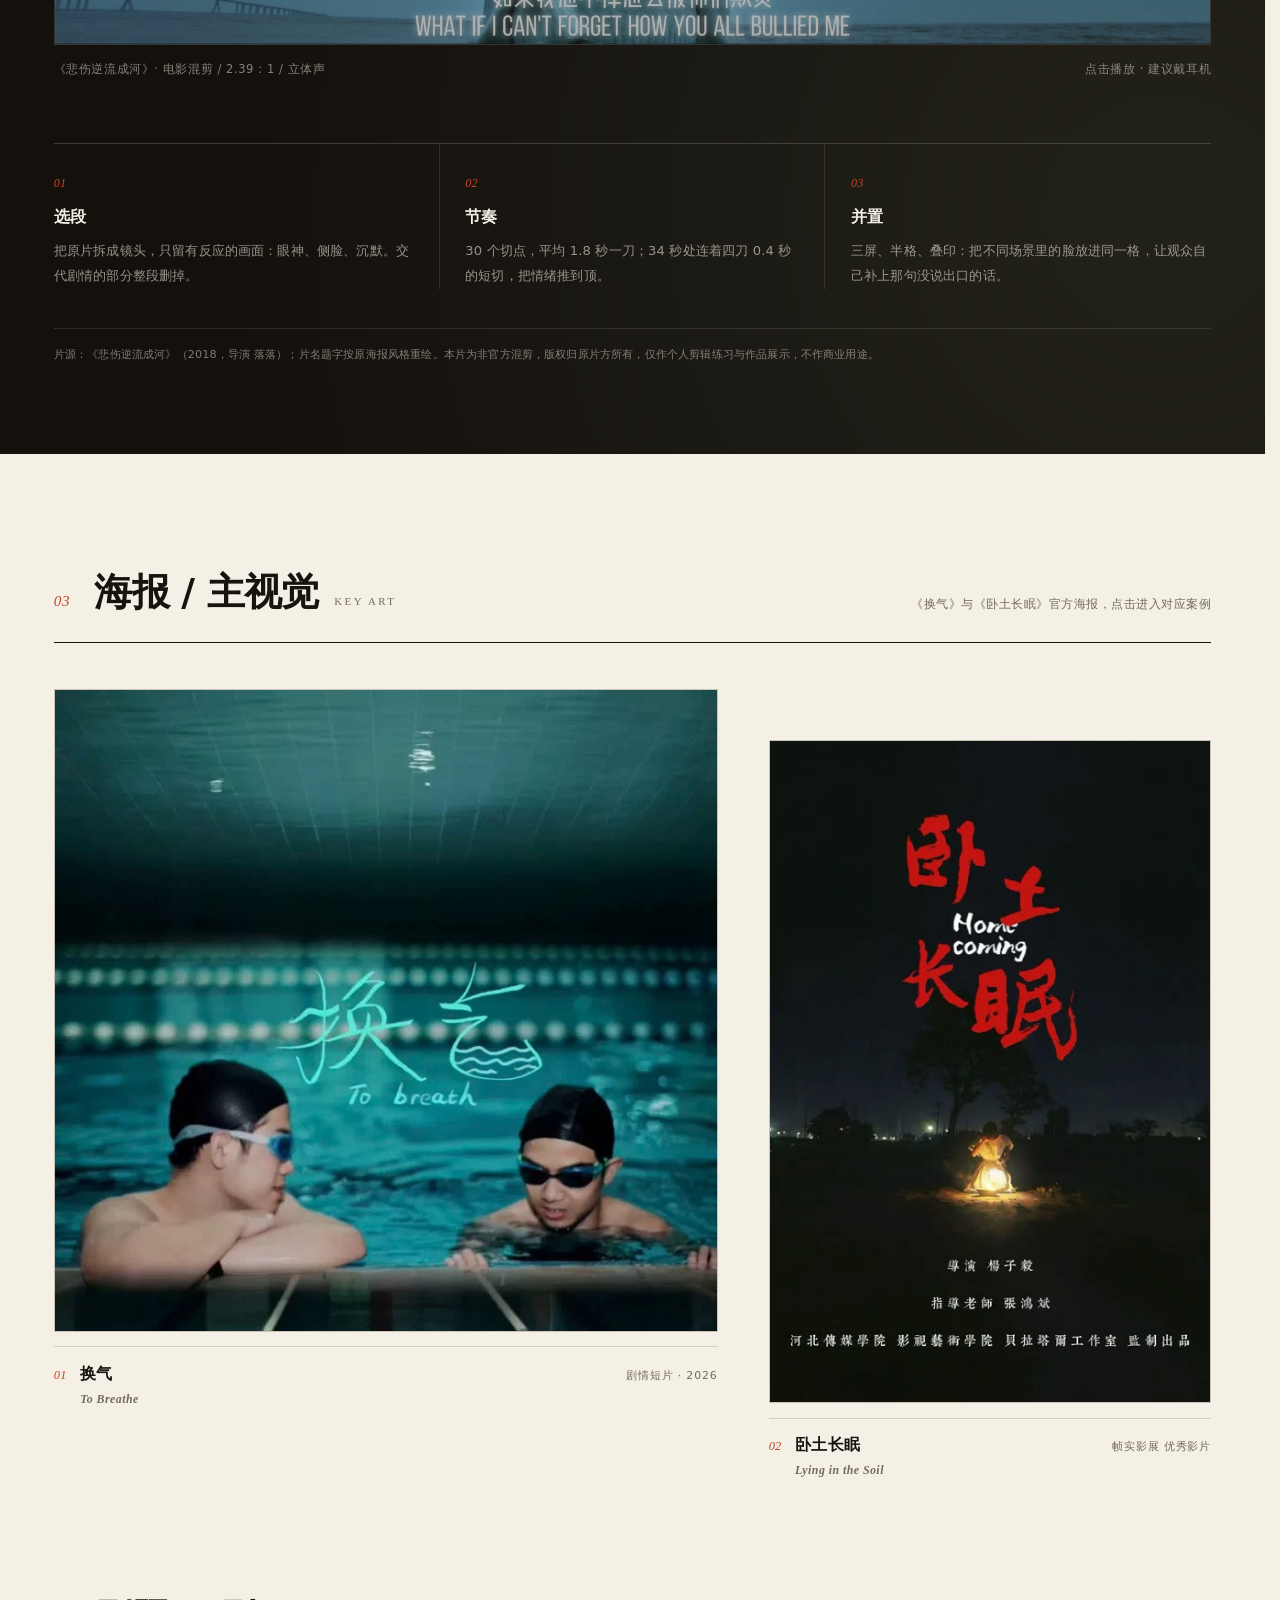
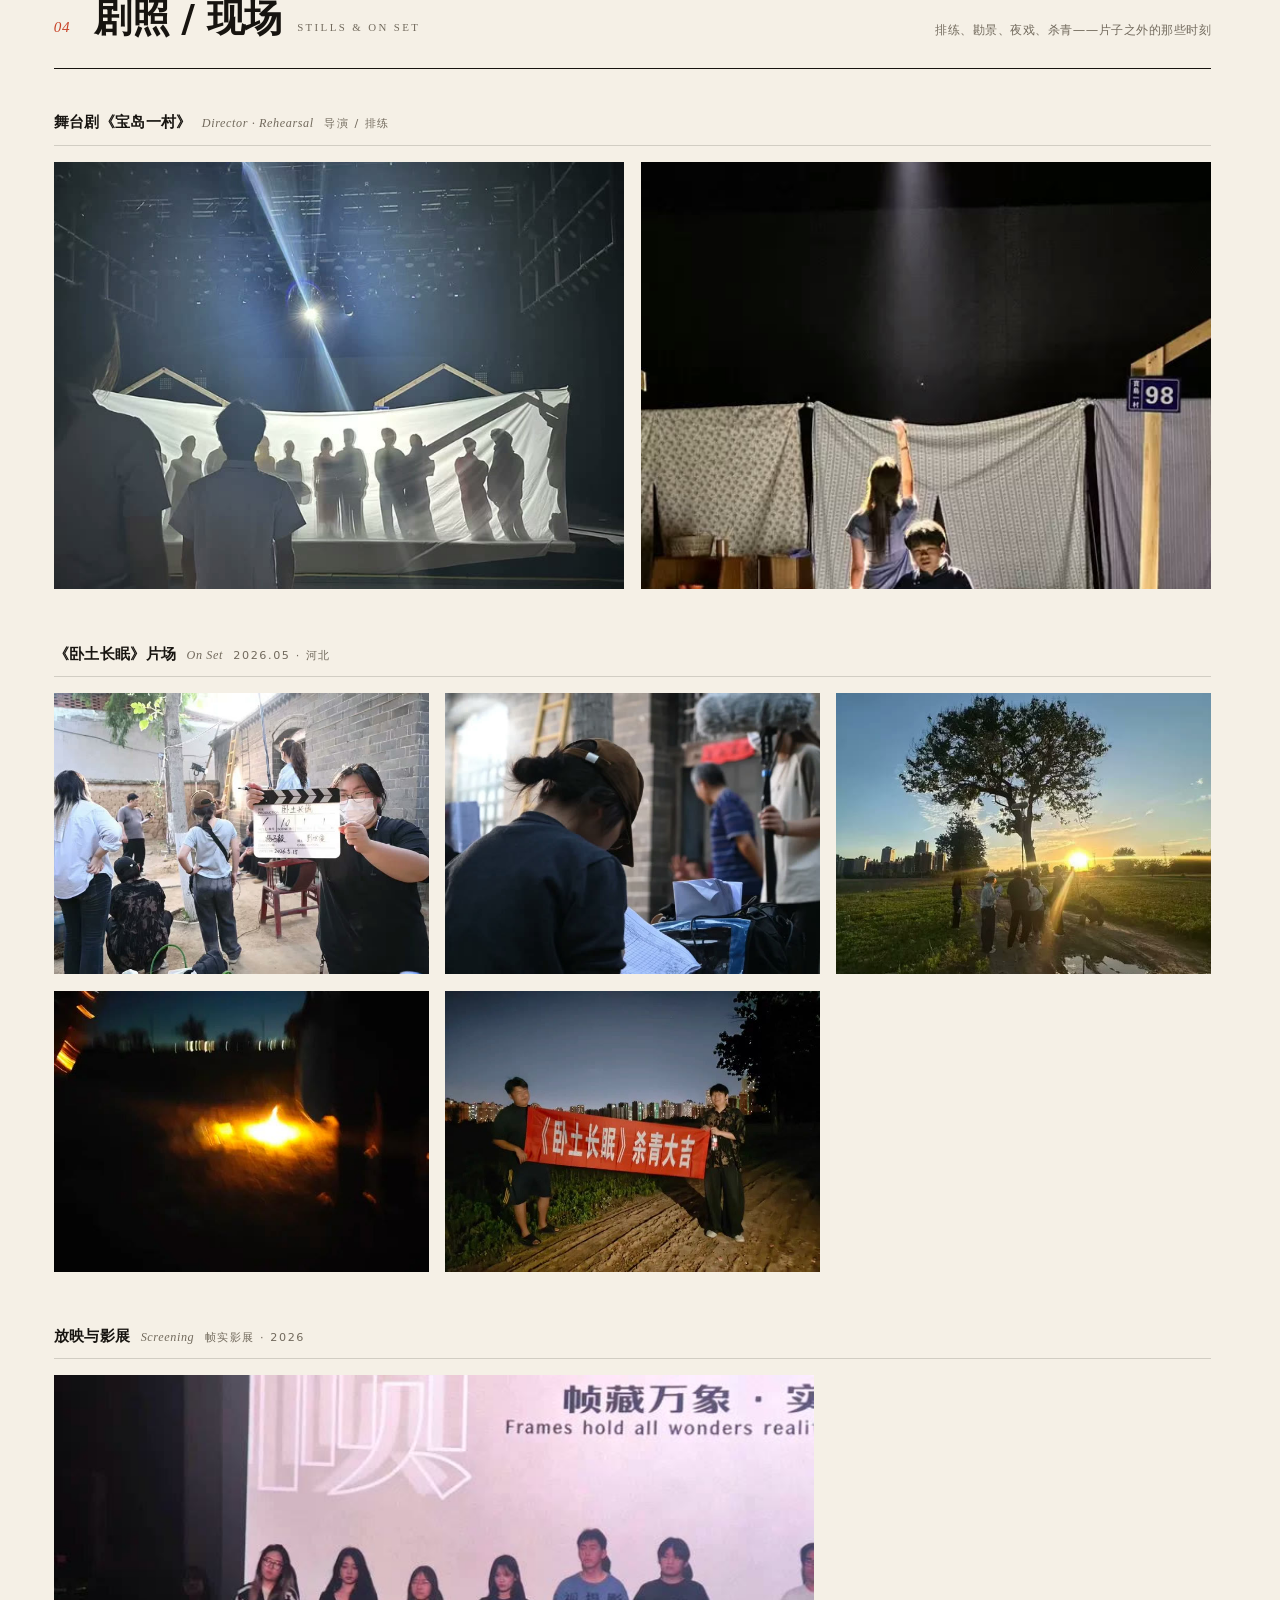
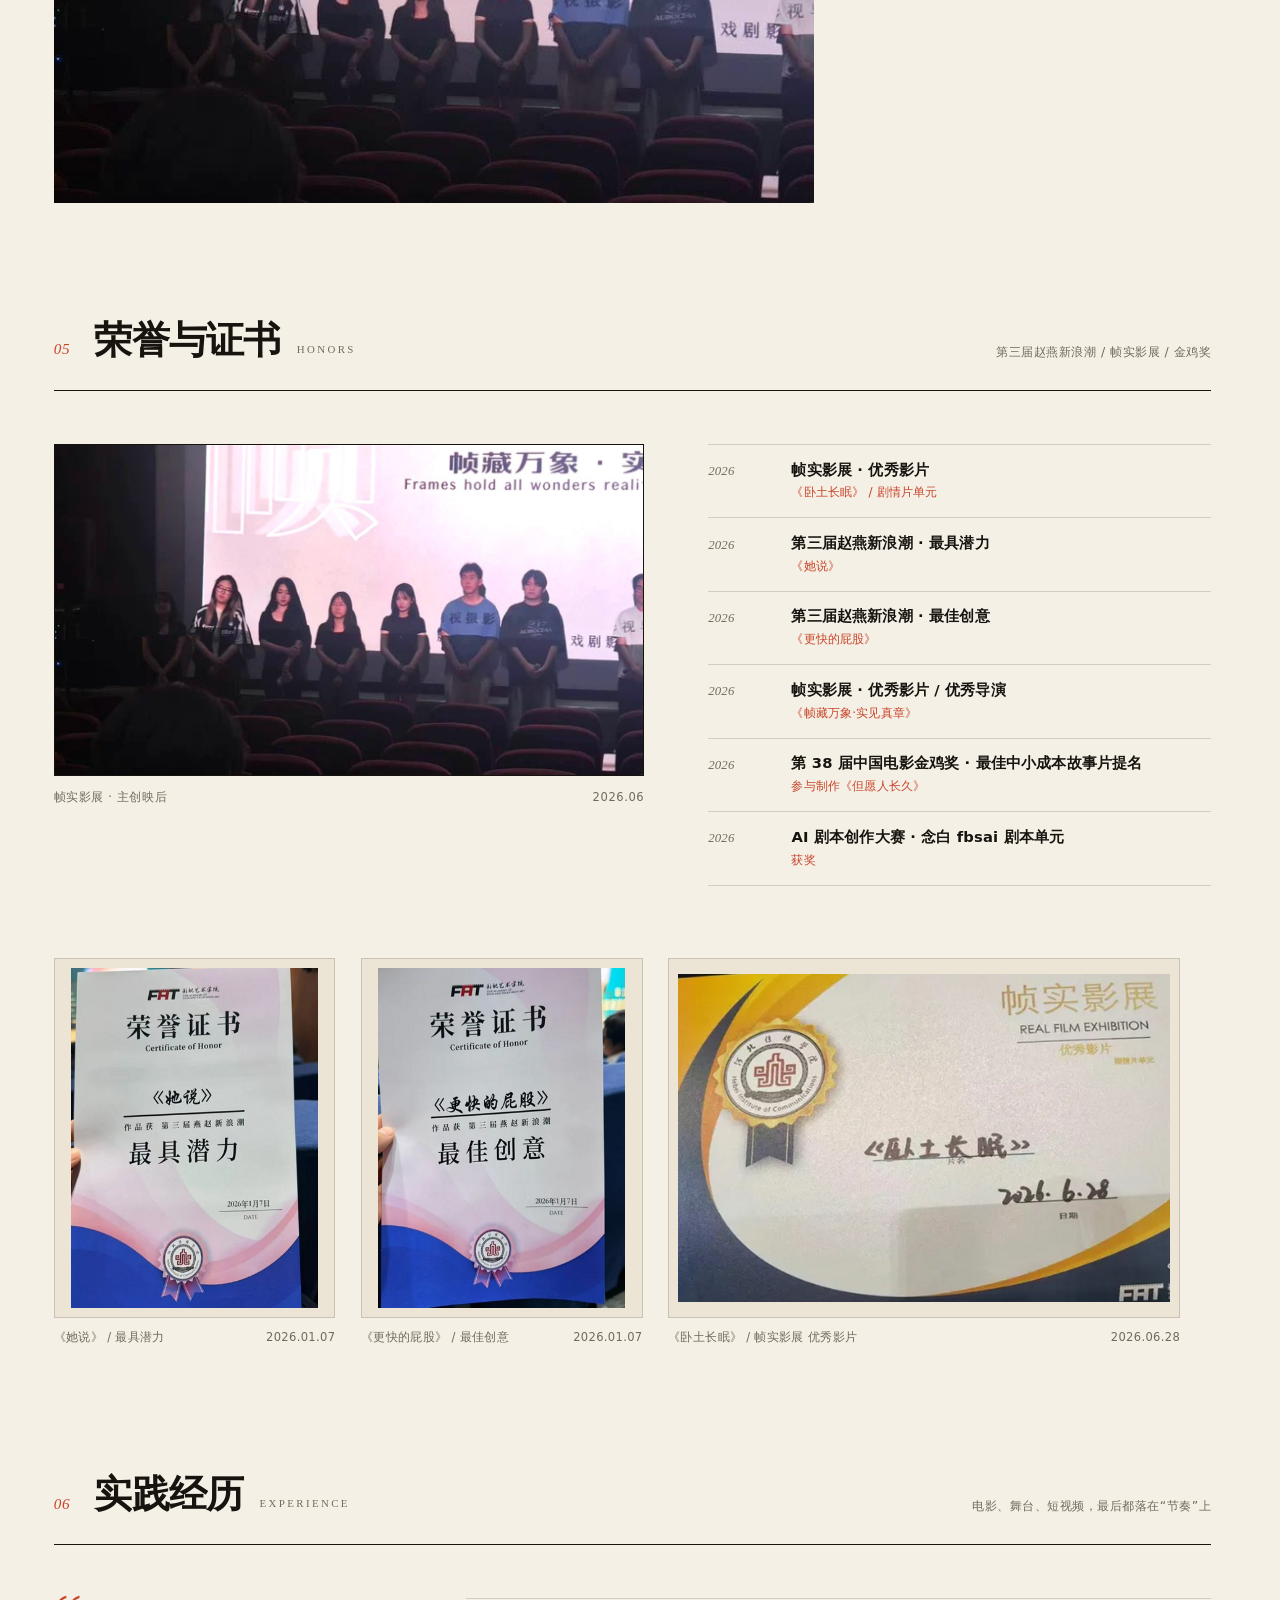
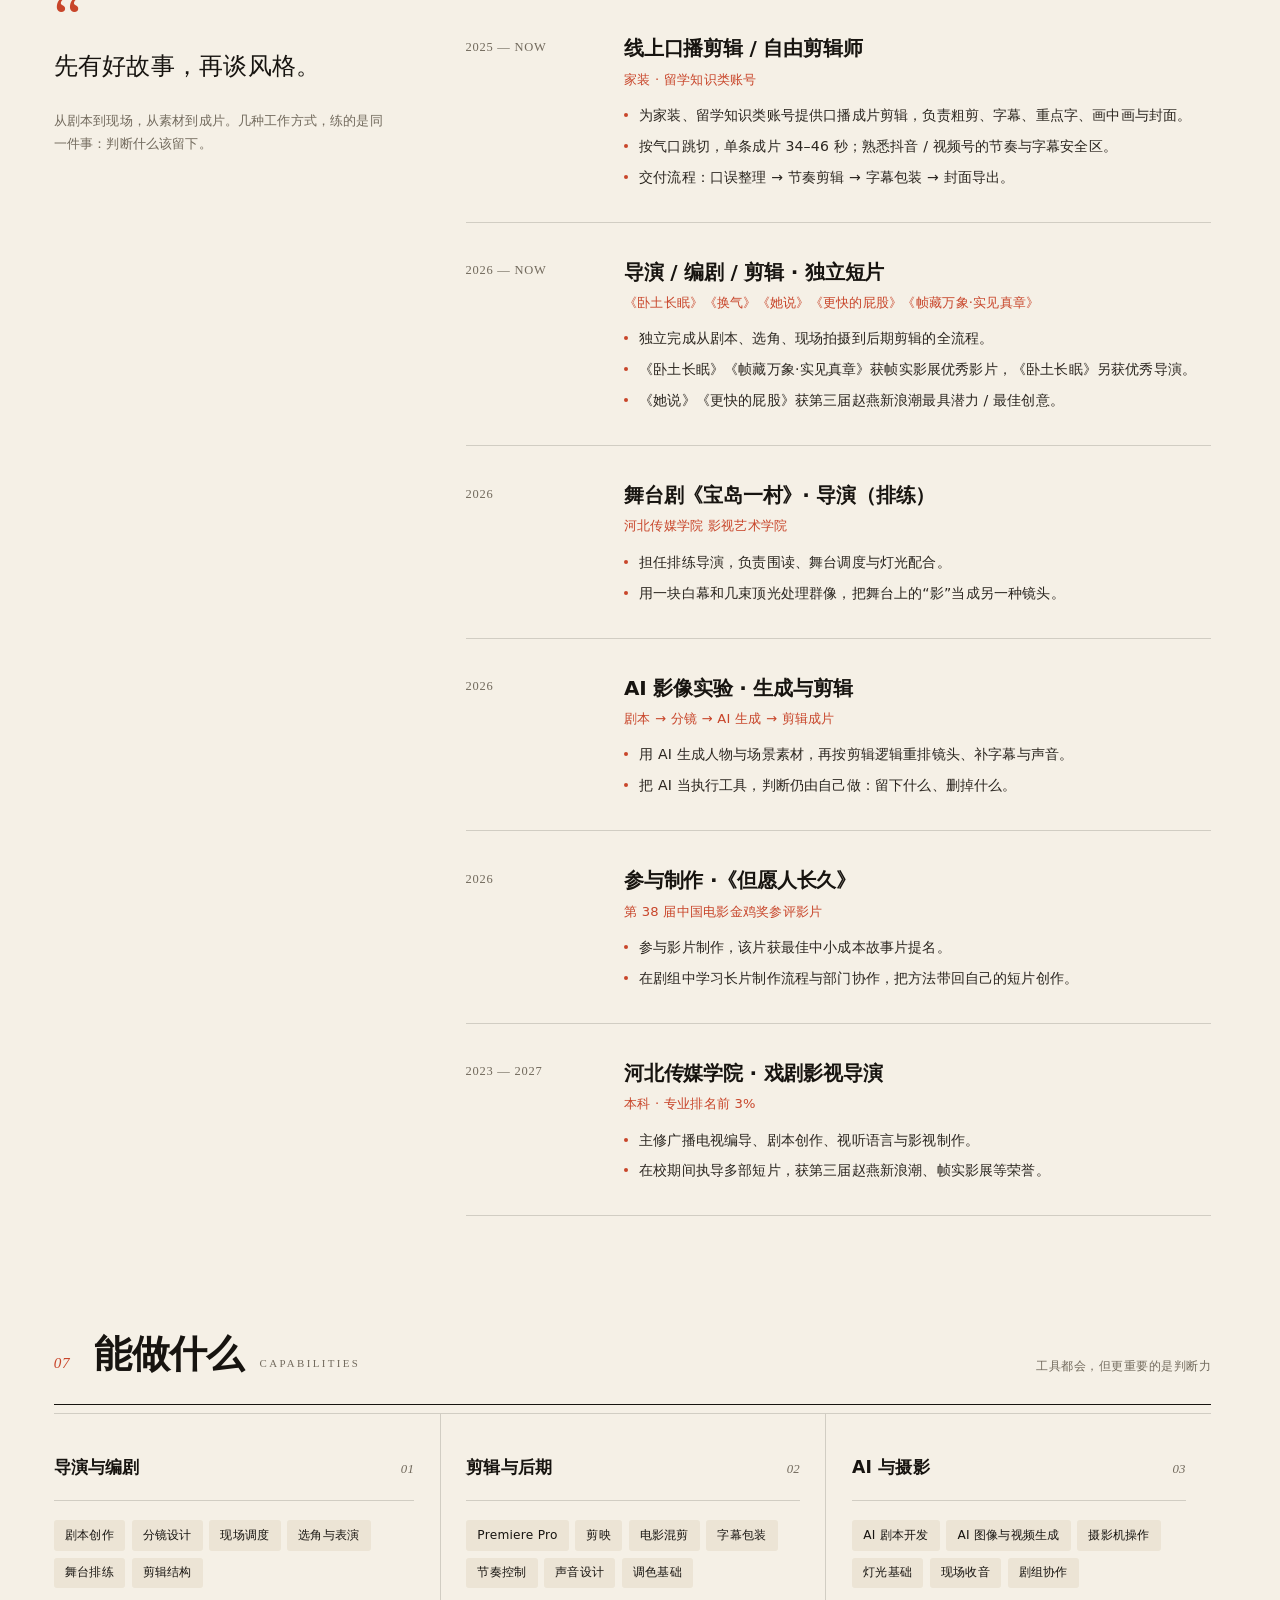
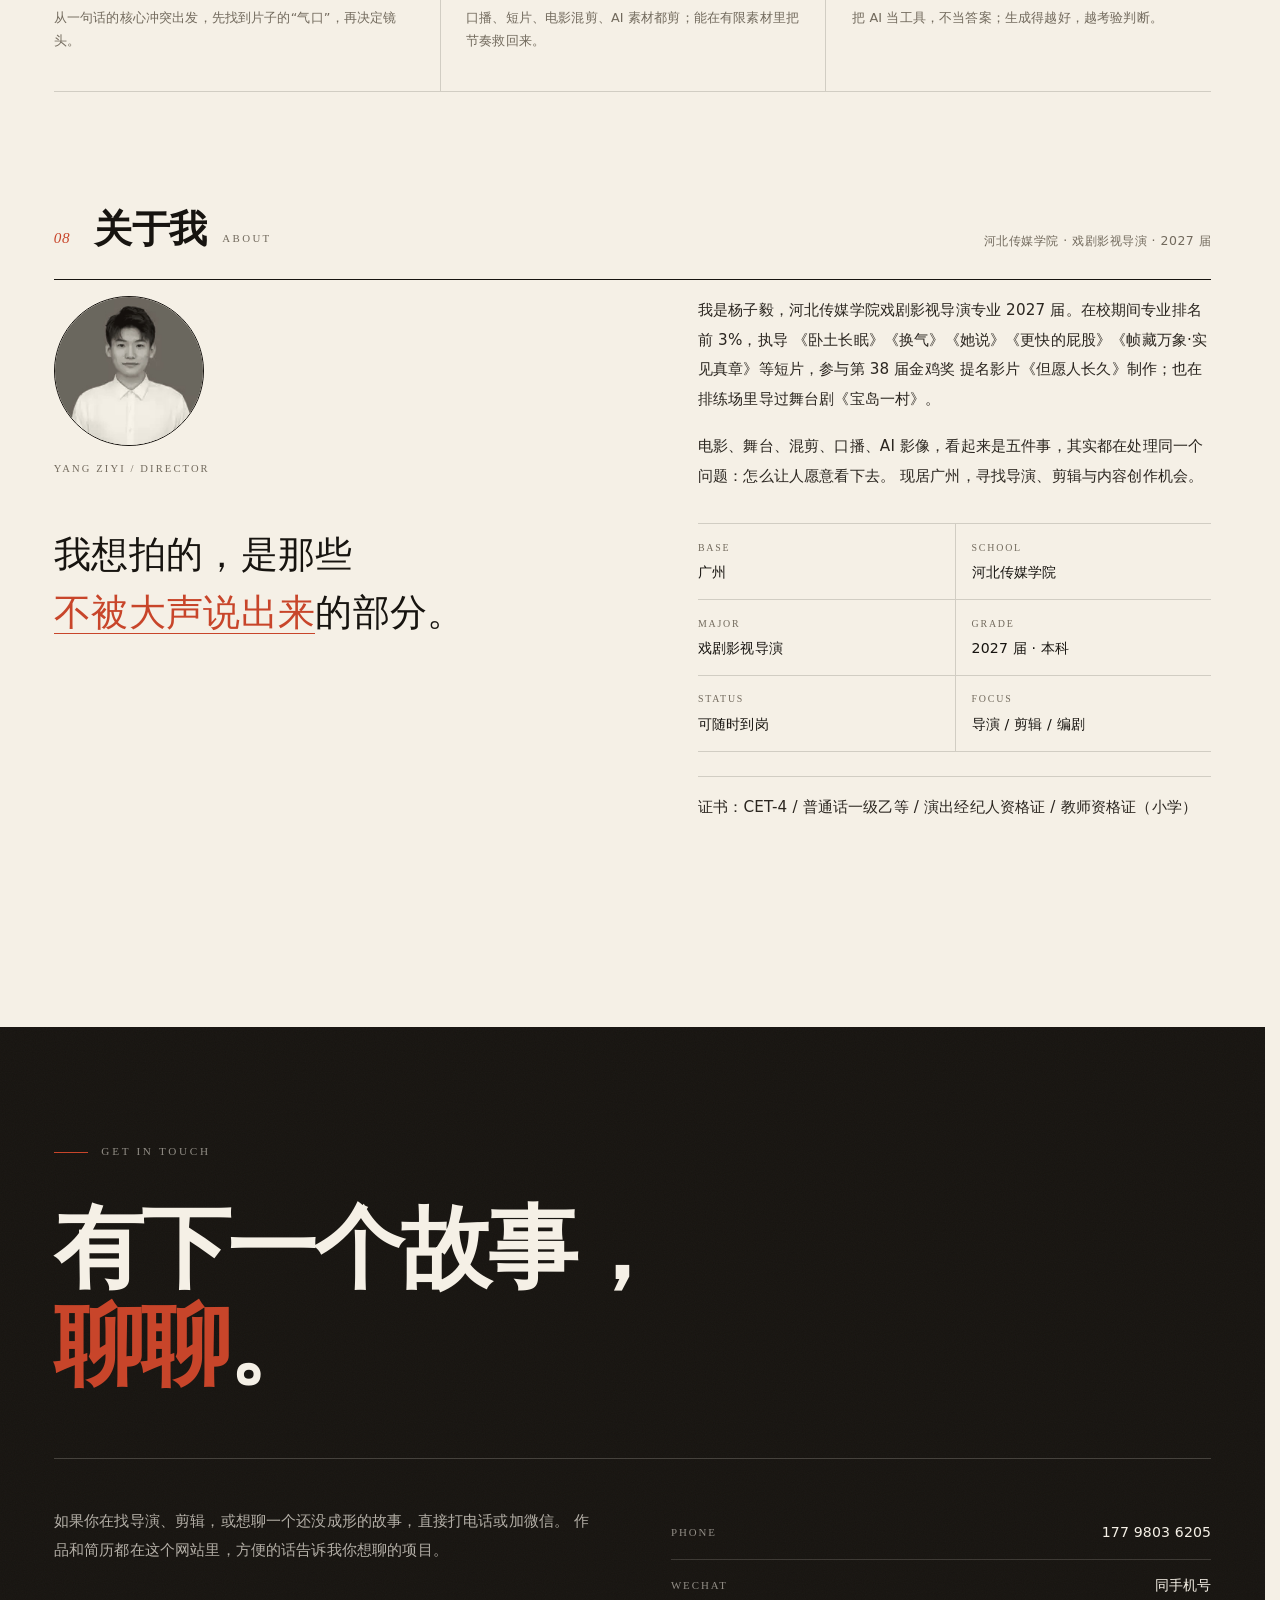
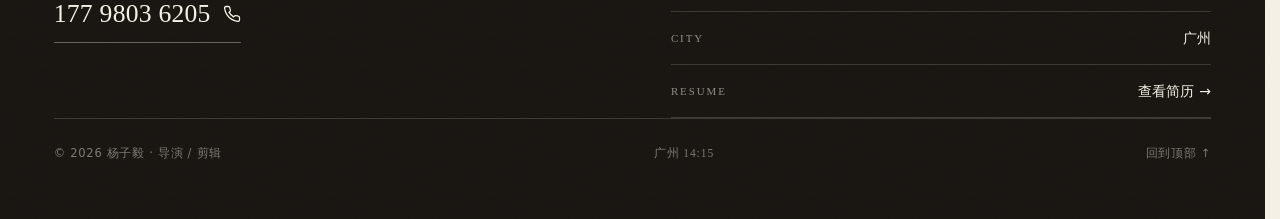
==== commit b71c838f: "更新作品集站点" ====
--- a/index.html
+++ b/index.html
@@ -362,10 +362,11 @@
 
         <figure class="screen">
           <div class="screen__frame" data-screen>
-            <video class="screen__video" preload="none" playsinline width="1920" height="808" tabindex="0"
+            <video class="screen__video" preload="none" playsinline width="1280" height="538" tabindex="0"
                    aria-label="《悲伤逆流成河》电影混剪，时长 55 秒"
+                   data-mobile-src="assets/video/sad-river-mobile.mp4?v=1"
                    poster="assets/img/poster-sadriver.jpg">
-              <source src="assets/video/sad-river.mp4" type="video/mp4">
+              <source src="assets/video/sad-river.mp4?v=2" type="video/mp4">
               你的浏览器不支持 HTML5 视频，可<a href="assets/video/sad-river.mp4">下载观看</a>。
             </video>
             <button class="screen__play" type="button" data-screen-play>
@@ -804,7 +805,7 @@
       <svg viewBox="0 0 24 24" fill="none" stroke="currentColor" stroke-width="1.6"><path d="m6 6 12 12M18 6 6 18"/></svg>
     </button>
     <div class="case__video">
-      <video controls preload="metadata" playsinline poster="assets/img/poster-wotu.jpg">
+      <video controls preload="none" playsinline poster="assets/img/poster-wotu.jpg">
         <source src="assets/video/wotu.mp4" type="video/mp4">
         你的浏览器不支持 HTML5 视频，可<a href="assets/video/wotu.mp4">下载观看</a>。
       </video>
@@ -854,7 +855,7 @@
       <svg viewBox="0 0 24 24" fill="none" stroke="currentColor" stroke-width="1.6"><path d="m6 6 12 12M18 6 6 18"/></svg>
     </button>
     <div class="case__video">
-      <video controls preload="metadata" playsinline poster="assets/img/poster-huanqi.jpg">
+      <video controls preload="none" playsinline poster="assets/img/poster-huanqi.jpg">
         <source src="assets/video/huanqi-clip.mp4" type="video/mp4">
         你的浏览器不支持 HTML5 视频，可<a href="assets/video/huanqi-clip.mp4">下载观看</a>。
       </video>
@@ -1071,7 +1072,7 @@
       <svg viewBox="0 0 24 24" fill="none" stroke="currentColor" stroke-width="1.6"><path d="m6 6 12 12M18 6 6 18"/></svg>
     </button>
     <div class="case__video">
-      <video controls preload="metadata" playsinline poster="assets/img/poster-ai.jpg">
+      <video controls preload="none" playsinline poster="assets/img/poster-ai.jpg">
         <source src="assets/video/ai-film.mp4" type="video/mp4">
         你的浏览器不支持 HTML5 视频，可<a href="assets/video/ai-film.mp4">下载观看</a>。
       </video>
@@ -1123,7 +1124,7 @@
       <svg viewBox="0 0 24 24" fill="none" stroke="currentColor" stroke-width="1.6"><path d="m6 6 12 12M18 6 6 18"/></svg>
     </button>
     <div class="case__video case__video--vertical">
-      <video controls preload="metadata" playsinline poster="assets/img/poster-koubo.jpg">
+      <video controls preload="none" playsinline poster="assets/img/poster-koubo.jpg">
         <source src="assets/video/koubo.mp4" type="video/mp4">
         你的浏览器不支持 HTML5 视频，可<a href="assets/video/koubo.mp4">下载观看</a>。
       </video>
@@ -1172,8 +1173,9 @@
       <svg viewBox="0 0 24 24" fill="none" stroke="currentColor" stroke-width="1.6"><path d="m6 6 12 12M18 6 6 18"/></svg>
     </button>
     <div class="case__video case__video--wide">
-      <video controls preload="metadata" playsinline poster="assets/img/poster-sadriver.jpg">
-        <source src="assets/video/sad-river.mp4" type="video/mp4">
+      <video controls preload="none" playsinline poster="assets/img/poster-sadriver.jpg"
+             data-mobile-src="assets/video/sad-river-mobile.mp4?v=1">
+        <source src="assets/video/sad-river.mp4?v=2" type="video/mp4">
         你的浏览器不支持 HTML5 视频，可<a href="assets/video/sad-river.mp4">下载观看</a>。
       </video>
     </div>
--- a/assets/css/style.css
+++ b/assets/css/style.css
@@ -2783,6 +2783,26 @@
   pointer-events: none;
 }
 
+.screen__frame.is-loading .screen__play {
+  cursor: progress;
+}
+
+.screen__frame.is-loading .screen__play-icon {
+  background: transparent;
+  border: 2px solid rgba(245, 240, 230, 0.32);
+  border-top-color: var(--paper);
+  color: transparent;
+  font-size: 0;
+  box-shadow: none;
+  animation: screenSpin 0.9s linear infinite;
+}
+
+@keyframes screenSpin {
+  to {
+    transform: rotate(360deg);
+  }
+}
+
 .screen__tag,
 .screen__time {
   position: absolute;
